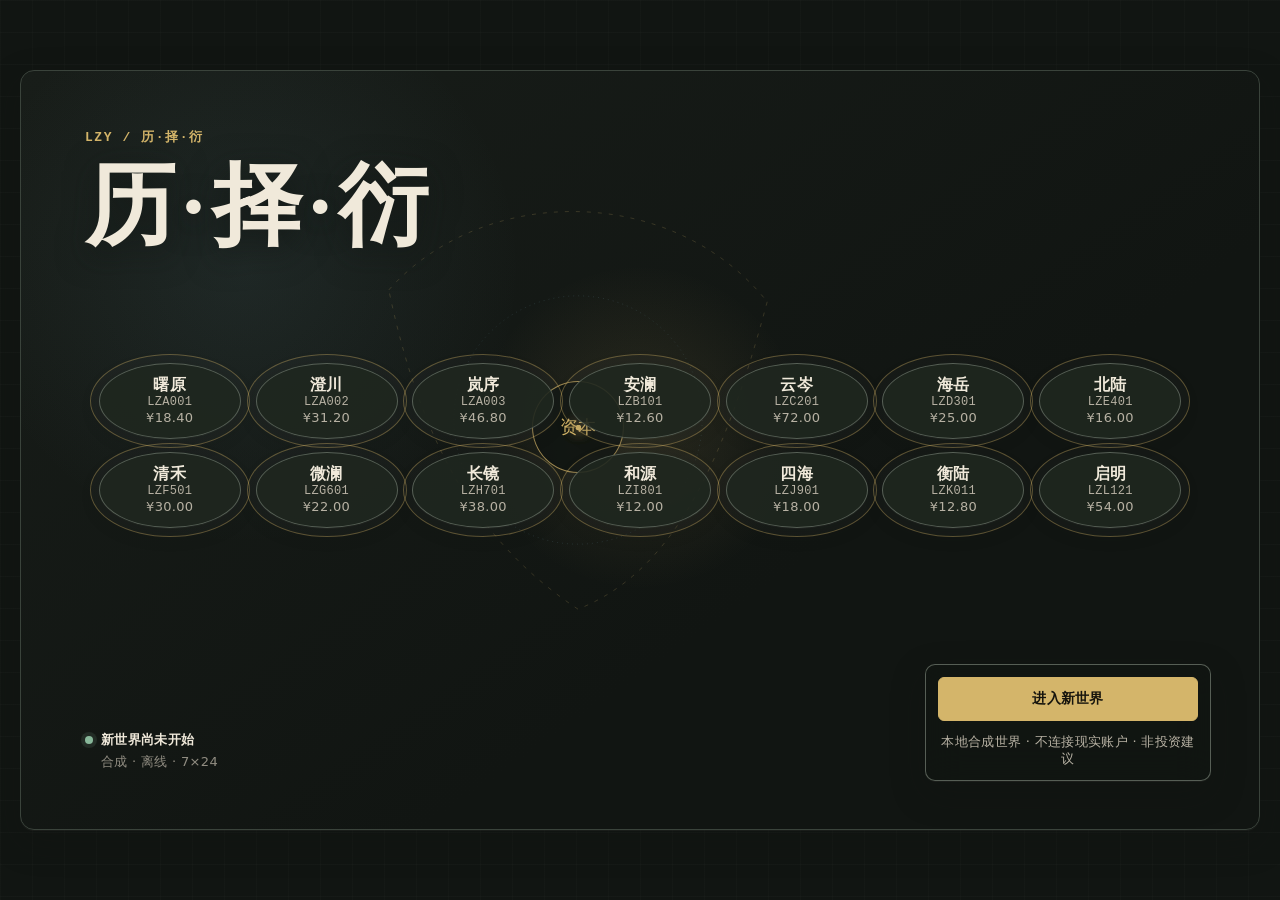
==== index.html @ 7af75748 "Publish verified LZY vertical slice" ====
<!doctype html>
<html lang="zh-CN">
  <head>
    <meta charset="utf-8" />
    <meta name="viewport" content="width=device-width, initial-scale=1, viewport-fit=cover" />
    <meta
      name="description"
      content="LZY / 历·择·衍，一款本地单机、持续演化的虚构 A 股式经济与市场游戏。"
    />
    <meta name="theme-color" content="#111512" />
    <title>LZY / 历·择·衍</title>
    <link rel="icon" href="./assets/lzy-mark.svg" type="image/svg+xml" />
    <link rel="apple-touch-icon" href="./assets/lzy-mark.svg" />
    <link rel="stylesheet" href="./styles.css?v=20260801-01" />
    <link rel="stylesheet" href="./src/experience/city-life.css?v=20260801-01" />
    <link rel="stylesheet" href="./src/experience/social-career.css?v=20260801-01" />
    <link rel="stylesheet" href="./src/experience/player-wealth.css?v=20260801-01" />
    <link rel="stylesheet" href="./src/experience/market-intelligence.css?v=20260801-01" />
    <link rel="stylesheet" href="./src/experience/derivatives.css?v=20260801-01" />
    <link rel="stylesheet" href="./src/market/stage.css?v=20260801-01" />
  </head>
  <body>
    <a class="skip-link" href="#current-decision">跳到当前世界</a>
    <div
      id="app"
      class="app-shell"
      data-testid="app-root"
      aria-busy="true"
    >
      <main class="boot-screen" aria-live="polite">
        <p class="eyebrow">LZY / 历·择·衍</p>
        <h1>正在读取本地世界…</h1>
      </main>
    </div>
    <noscript>
      <p class="noscript">LZY 需要启用 JavaScript 才能运行。所有游戏数据仍只保存在本机。</p>
    </noscript>
    <script type="module" src="./src/ui.js?v=20260801-01"></script>
  </body>
</html>
---- styles.css ----
:root {
  color-scheme: dark;

  --color-canvas: #111512;
  --rgb-canvas: 17 21 18;
  --color-surface-1: #181d19;
  --rgb-surface-1: 24 29 25;
  --color-surface-2: #202720;
  --rgb-surface-2: 32 39 32;
  --color-surface-3: #283029;
  --rgb-surface-3: 40 48 41;
  --color-text: #f0e9da;
  --rgb-text: 240 233 218;
  --color-text-muted: #b7b1a3;
  --rgb-text-muted: 183 177 163;
  --color-text-subtle: #918d82;
  --rgb-text-subtle: 145 141 130;
  --color-ink-on-accent: #16140d;
  --rgb-ink-on-accent: 22 20 13;
  --color-border: #3a433b;
  --rgb-border: 58 67 59;
  --color-border-strong: #667064;
  --rgb-border-strong: 102 112 100;
  --color-accent: #d4b56a;
  --rgb-accent: 212 181 106;
  --color-info: #84b8c7;
  --rgb-info: 132 184 199;
  --color-positive: #88b89a;
  --rgb-positive: 136 184 154;
  --color-negative: #df8a6e;
  --rgb-negative: 223 138 110;
  --color-market-up: #ef5a5a;
  --color-market-down: #35b779;
  --color-market-flat: #9aa2ad;
  --color-warning: #e2b45e;
  --rgb-warning: 226 180 94;
  --color-danger: #e07878;
  --rgb-danger: 224 120 120;
  --color-focus: #9bc9d2;
  --rgb-focus: 155 201 210;
  --color-overlay: rgb(var(--rgb-canvas) / 0.82);
  --color-hover: rgb(var(--rgb-text) / 0.055);
  --color-selected: rgb(var(--rgb-accent) / 0.13);
  --color-focus-ring: rgb(var(--rgb-focus) / 0.92);

  --font-sans: "PingFang SC", "Hiragino Sans GB", "Microsoft YaHei",
    "Noto Sans CJK SC", system-ui, -apple-system, BlinkMacSystemFont,
    "Segoe UI", sans-serif;
  --font-serif: "Songti SC", "STSong", "Noto Serif CJK SC", Georgia, serif;
  --font-mono: "SFMono-Regular", "Cascadia Mono", Consolas,
    "Liberation Mono", monospace;
  --text-2xs: 0.75rem;
  --text-xs: 0.8125rem;
  --text-sm: 0.875rem;
  --text-md: 1rem;
  --text-lg: 1.125rem;
  --text-xl: 1.5rem;
  --text-2xl: 2rem;

  --space-1: 4px;
  --space-2: 8px;
  --space-3: 12px;
  --space-4: 16px;
  --space-5: 24px;
  --space-6: 32px;
  --space-7: 48px;
  --space-8: 64px;
  --radius-sm: 6px;
  --radius-md: 10px;
  --radius-lg: 14px;
  --content-max: 1480px;
  --rail-width: 248px;
  --aside-width: 340px;

  --shadow-1: 0 1px 0 rgb(var(--rgb-text) / 0.035),
    0 6px 18px rgb(var(--rgb-canvas) / 0.22);
  --shadow-2: 0 1px 0 rgb(var(--rgb-text) / 0.045),
    0 12px 32px rgb(var(--rgb-canvas) / 0.34);
  --shadow-focus: 0 0 0 3px var(--color-focus-ring);

  --motion-fast: 80ms;
  --motion-base: 140ms;
  --motion-slow: 180ms;
  --ease-standard: cubic-bezier(.2, .7, .2, 1);
}

* {
  box-sizing: border-box;
}

html {
  min-width: 320px;
  background: var(--color-canvas);
  scroll-behavior: smooth;
}

body {
  min-width: 320px;
  min-height: 100vh;
  margin: 0;
  color: var(--color-text);
  background:
    linear-gradient(rgb(var(--rgb-text) / 0.018) 1px, transparent 1px),
    linear-gradient(90deg, rgb(var(--rgb-text) / 0.014) 1px, transparent 1px),
    var(--color-canvas);
  background-size: 32px 32px;
  font-family: var(--font-sans);
  font-size: var(--text-md);
  line-height: 1.7;
  letter-spacing: 0.02em;
  -webkit-font-smoothing: antialiased;
  text-rendering: optimizeLegibility;
}

button,
input,
select,
textarea {
  font: inherit;
}

button,
input,
select,
textarea,
a {
  -webkit-tap-highlight-color: transparent;
}

button {
  letter-spacing: 0.02em;
}

a {
  color: var(--color-info);
  text-underline-offset: 0.2em;
}

a:hover {
  color: var(--color-text);
}

a:focus-visible,
button:focus-visible,
input:focus-visible,
select:focus-visible,
textarea:focus-visible,
summary:focus-visible {
  outline: 3px solid var(--color-focus-ring);
  outline-offset: 2px;
}

h1,
h2,
h3,
p {
  margin-top: 0;
}

h1,
h2 {
  font-family: var(--font-serif);
  font-weight: 600;
}

h1 {
  margin-bottom: var(--space-4);
  font-size: clamp(2rem, 5vw, 3.4rem);
  line-height: 1.18;
}

h2 {
  margin-bottom: var(--space-4);
  font-size: clamp(1.45rem, 2.3vw, 2rem);
  line-height: 1.35;
}

h3 {
  margin-bottom: var(--space-3);
  font-size: var(--text-lg);
  line-height: 1.5;
}

small {
  font-size: var(--text-xs);
  color: var(--color-text-muted);
}

.app-shell {
  min-height: 100vh;
  min-height: 100svh;
}

@supports (min-height: 100dvh) {
  .app-shell {
    min-height: 100dvh;
  }
}

.skip-link {
  position: fixed;
  z-index: 100;
  top: var(--space-3);
  left: var(--space-3);
  padding: var(--space-2) var(--space-4);
  border-radius: var(--radius-sm);
  color: var(--color-ink-on-accent);
  background: var(--color-accent);
  transform: translateY(-180%);
  transition: transform var(--motion-base) var(--ease-standard);
}

.skip-link:focus {
  transform: translateY(0);
}

.boot-screen,
.welcome-screen,
.create-screen {
  width: min(1120px, calc(100% - 32px));
  min-height: 100vh;
  min-height: 100svh;
  margin: 0 auto;
  display: grid;
  align-content: center;
  padding: var(--space-8) 0;
  opacity: 1;
  transform: none;
}

.welcome-grid {
  display: grid;
  grid-template-columns: minmax(0, 1.25fr) minmax(280px, 0.75fr);
  gap: var(--space-6);
  align-items: end;
}

.welcome-mark {
  max-width: 760px;
}

.eyebrow {
  margin-bottom: var(--space-3);
  color: var(--color-accent);
  font-family: var(--font-mono);
  font-size: var(--text-xs);
  font-weight: 650;
  letter-spacing: 0.12em;
}

.lede {
  max-width: 66ch;
  color: var(--color-text-muted);
  font-size: var(--text-lg);
}

.disclaimer {
  max-width: 72ch;
  padding-left: var(--space-4);
  border-left: 2px solid var(--color-border-strong);
  color: var(--color-text-muted);
  font-size: var(--text-sm);
}

.panel,
.card {
  border: 1px solid var(--color-border);
  border-radius: var(--radius-md);
  background: var(--color-surface-1);
  box-shadow: var(--shadow-1);
}

.panel {
  padding: clamp(16px, 2.4vw, 24px);
}

.card {
  padding: var(--space-4);
}

.action-stack {
  display: grid;
  gap: var(--space-3);
}

.button,
.nav-button,
.segmented-button,
.icon-button {
  min-height: 44px;
  border: 1px solid var(--color-border);
  border-radius: var(--radius-sm);
  color: var(--color-text);
  background: var(--color-surface-2);
  cursor: pointer;
  transition:
    background-color var(--motion-base) ease,
    border-color var(--motion-base) ease,
    color var(--motion-base) ease,
    transform var(--motion-fast) ease;
}

.button {
  display: inline-flex;
  align-items: center;
  justify-content: center;
  gap: var(--space-2);
  padding: var(--space-2) var(--space-4);
  font-size: var(--text-sm);
  font-weight: 650;
}

.button:hover,
.nav-button:hover,
.segmented-button:hover,
.icon-button:hover {
  border-color: var(--color-border-strong);
  background: var(--color-surface-3);
}

.button:active,
.nav-button:active,
.segmented-button:active,
.icon-button:active {
  transform: translateY(1px);
}

.button:disabled,
.button[aria-disabled="true"],
.nav-button:disabled,
.segmented-button:disabled {
  cursor: not-allowed;
  opacity: 0.48;
  transform: none;
}

.button-primary {
  border-color: var(--color-accent);
  color: var(--color-ink-on-accent);
  background: var(--color-accent);
}

.button-primary:hover {
  border-color: var(--color-text);
  color: var(--color-ink-on-accent);
  background: var(--color-text);
}

.button-quiet {
  background: transparent;
}

.button-wide {
  width: 100%;
}

.button-impact {
  border-color: var(--color-warning);
  box-shadow: inset 3px 0 0 var(--color-warning);
}

.button-danger {
  border-color: var(--color-danger);
  color: var(--color-danger);
}

.inline-actions {
  display: flex;
  flex-wrap: wrap;
  gap: var(--space-2);
  align-items: center;
}

.save-summary {
  display: grid;
  gap: var(--space-1);
  padding: var(--space-3);
  border-left: 3px solid var(--color-accent);
  background: var(--color-selected);
}

.save-summary strong {
  font-family: var(--font-serif);
}

.noscript {
  margin: var(--space-6);
  padding: var(--space-4);
  border: 1px solid var(--color-danger);
}

.create-screen {
  align-content: start;
}

.create-header {
  max-width: 760px;
  margin-bottom: var(--space-6);
}

.create-form {
  display: grid;
  gap: var(--space-6);
}

.form-section {
  margin: 0;
  padding: clamp(16px, 2.6vw, 28px);
  border: 1px solid var(--color-border);
  border-radius: var(--radius-md);
  background: var(--color-surface-1);
}

.form-section legend {
  padding: 0 var(--space-2);
  font-family: var(--font-serif);
  font-size: var(--text-xl);
  font-weight: 600;
}

.section-help {
  margin-bottom: var(--space-4);
  color: var(--color-text-muted);
}

.choice-grid {
  display: grid;
  grid-template-columns: repeat(4, minmax(0, 1fr));
  gap: var(--space-3);
}

.choice-card {
  position: relative;
  display: block;
  min-height: 180px;
  padding: var(--space-4);
  border: 1px solid var(--color-border);
  border-radius: var(--radius-md);
  background: var(--color-surface-2);
  cursor: pointer;
  transition:
    background-color var(--motion-base) ease,
    border-color var(--motion-base) ease,
    transform var(--motion-fast) ease;
}

.choice-card:hover {
  border-color: var(--color-border-strong);
  background: var(--color-surface-3);
}

.choice-card:active {
  transform: translateY(1px);
}

.choice-card:focus-within {
  outline: 3px solid var(--color-focus-ring);
  outline-offset: 2px;
}

.choice-card:has(input:checked) {
  border-color: var(--color-accent);
  background: var(--color-selected);
  box-shadow: inset 3px 0 0 var(--color-accent);
}

.choice-card input {
  position: absolute;
  top: var(--space-3);
  right: var(--space-3);
  width: 20px;
  height: 20px;
  accent-color: var(--color-accent);
}

.choice-card strong,
.choice-card span {
  display: block;
  padding-right: var(--space-5);
}

.choice-card strong {
  margin-bottom: var(--space-2);
  font-size: var(--text-md);
}

.choice-card span {
  color: var(--color-text-muted);
  font-size: var(--text-sm);
  line-height: 1.6;
}

.profile-preview {
  margin-top: var(--space-4);
  padding: var(--space-4);
  border-left: 3px solid var(--color-info);
  background: rgb(var(--rgb-info) / 0.08);
}

.strength-grid {
  display: grid;
  grid-template-columns: repeat(2, minmax(0, 1fr));
  gap: var(--space-3);
}

.compact-choice {
  min-height: 116px;
}

.allocation-grid,
.form-grid {
  display: grid;
  grid-template-columns: repeat(2, minmax(0, 1fr));
  gap: var(--space-4);
}

.field {
  display: grid;
  align-content: start;
  gap: var(--space-2);
}

.field label,
.field-label {
  color: var(--color-text);
  font-size: var(--text-sm);
  font-weight: 650;
}

.field-hint {
  color: var(--color-text-muted);
  font-size: var(--text-xs);
}

.input,
.select,
.textarea {
  width: 100%;
  min-height: 44px;
  border: 1px solid var(--color-border);
  border-radius: var(--radius-sm);
  color: var(--color-text);
  background: var(--color-surface-2);
  transition:
    border-color var(--motion-base) ease,
    background-color var(--motion-base) ease;
}

.input,
.select {
  padding: var(--space-2) var(--space-3);
}

.textarea {
  min-height: 96px;
  resize: vertical;
  padding: var(--space-3);
  line-height: 1.6;
}

.input:hover,
.select:hover,
.textarea:hover {
  border-color: var(--color-border-strong);
  background: var(--color-surface-3);
}

.input:disabled,
.select:disabled,
.textarea:disabled {
  cursor: not-allowed;
  opacity: 0.55;
}

.range {
  width: 100%;
  min-height: 44px;
  accent-color: var(--color-accent);
}

.create-actions {
  position: sticky;
  bottom: 0;
  z-index: 4;
  display: flex;
  justify-content: space-between;
  gap: var(--space-3);
  padding: var(--space-4);
  border: 1px solid var(--color-border);
  border-radius: var(--radius-md) var(--radius-md) 0 0;
  background: var(--color-surface-1);
  box-shadow: var(--shadow-2);
}

.world-shell {
  min-height: 100vh;
  min-height: 100svh;
  opacity: 1;
  transform: none;
}

.world-status {
  position: sticky;
  z-index: 20;
  top: 0;
  border-bottom: 1px solid var(--color-border);
  background: var(--color-surface-1);
}

.world-status-inner {
  width: min(var(--content-max), 100%);
  min-height: 72px;
  margin: 0 auto;
  padding: var(--space-3) clamp(16px, 2.3vw, 32px);
  display: grid;
  grid-template-columns: auto minmax(240px, 1fr) auto;
  gap: var(--space-4);
  align-items: center;
}

.brand-lockup {
  min-width: 175px;
}

.brand-lockup strong,
.brand-lockup span {
  display: block;
}

.brand-lockup strong {
  font-family: var(--font-serif);
  font-size: var(--text-lg);
}

.brand-lockup span {
  color: var(--color-text-subtle);
  font-family: var(--font-mono);
  font-size: var(--text-2xs);
  letter-spacing: 0.08em;
}

.world-meta {
  min-width: 0;
  display: flex;
  flex-wrap: wrap;
  gap: var(--space-2) var(--space-4);
  color: var(--color-text-muted);
  font-size: var(--text-xs);
}

.world-meta strong {
  color: var(--color-accent);
  font-family: var(--font-mono);
  font-size: var(--text-sm);
}

.world-controls {
  display: flex;
  flex-wrap: wrap;
  gap: var(--space-2);
  justify-content: flex-end;
}

.density-control {
  min-height: 36px;
  display: inline-grid;
  grid-template-columns: auto auto;
  gap: var(--space-1);
  align-items: center;
  padding-left: var(--space-2);
  border: 1px solid var(--color-border);
  border-radius: var(--radius-sm);
  color: var(--color-text-muted);
  background: var(--color-canvas);
  font-size: var(--text-2xs);
}

.density-control select {
  min-height: 34px;
  padding: 0 var(--space-2);
  border: 0;
  background: transparent;
}

.world-menu {
  position: relative;
}

.world-menu summary {
  width: 44px;
  min-height: 44px;
  display: grid;
  padding: 0;
  place-items: center;
  border: 1px solid var(--color-border);
  border-radius: var(--radius-sm);
  color: var(--color-text-muted);
  background: var(--color-canvas);
  cursor: pointer;
  list-style: none;
}

.world-menu summary::-webkit-details-marker {
  display: none;
}

.world-menu > div {
  position: absolute;
  z-index: 35;
  top: calc(100% + var(--space-1));
  right: 0;
  min-width: 180px;
  display: grid;
  gap: var(--space-1);
  padding: var(--space-2);
  border: 1px solid var(--color-border-strong);
  border-radius: var(--radius-sm);
  background: var(--color-surface-2);
  box-shadow: var(--shadow-2);
}

.world-menu > div .button {
  width: 100%;
  justify-content: flex-start;
}

.world-menu > div .density-control {
  width: 100%;
  grid-template-columns: 1fr auto;
  padding-left: var(--space-2);
}

.allocation-summary {
  min-height: 34px;
  display: flex;
  align-items: center;
  color: var(--color-accent);
  font-family: var(--font-mono);
  font-weight: 700;
}

.segmented {
  display: inline-flex;
  padding: var(--space-1);
  border: 1px solid var(--color-border);
  border-radius: var(--radius-sm);
  background: var(--color-canvas);
}

.segmented-button {
  min-height: 36px;
  padding: var(--space-1) var(--space-3);
  border-color: transparent;
  background: transparent;
  font-size: var(--text-xs);
  font-weight: 650;
}

.segmented-button[aria-pressed="true"] {
  border-color: var(--color-border);
  color: var(--color-ink-on-accent);
  background: var(--color-accent);
}

.save-state {
  min-width: 78px;
  color: var(--color-text-muted);
  font-size: var(--text-xs);
  text-align: right;
}

.save-state[data-state="saved"] {
  color: var(--color-positive);
}

.save-state[data-state="error"] {
  color: var(--color-danger);
}

.primary-nav {
  border-bottom: 1px solid var(--color-border);
  background: var(--color-canvas);
}

.primary-nav-inner {
  width: min(var(--content-max), 100%);
  margin: 0 auto;
  padding: 0 clamp(16px, 2.3vw, 32px);
  display: grid;
  grid-template-columns: repeat(5, minmax(0, 1fr));
}

.nav-button {
  position: relative;
  min-height: 58px;
  padding: var(--space-2) var(--space-4);
  border: 0;
  border-radius: 0;
  background: transparent;
  text-align: left;
  font-size: var(--text-sm);
  font-weight: 600;
}

.nav-button[aria-current="page"] {
  color: var(--color-accent);
  background: var(--color-selected);
}

.nav-button[aria-current="page"]::after {
  content: "";
  position: absolute;
  right: var(--space-4);
  bottom: 0;
  left: var(--space-4);
  height: 3px;
  background: var(--color-accent);
}

.world-grid {
  width: min(var(--content-max), 100%);
  margin: 0 auto;
  padding: var(--space-5) clamp(16px, 2.3vw, 32px) var(--space-7);
  display: grid;
  grid-template-columns: minmax(0, 1fr);
  gap: var(--space-4);
  align-items: start;
}

.world-grid-market {
  width: 100%;
  max-width: 1920px;
  grid-template-columns: minmax(0, 1fr);
  padding-inline: clamp(8px, 1.4vw, 24px);
}

.market-workspace,
.market-stage-host,
#market-stage-root {
  min-width: 0;
  width: 100%;
}

.market-mode .world-status,
.market-mode > .primary-nav,
.market-mode .footer-note,
.market-mode .live-region {
  display: none;
}

.market-mode .world-grid-market {
  max-width: none;
  padding: 0;
}

.market-mode .market-workspace {
  gap: 0;
}

.market-mode .market-stage-host {
  position: relative;
  overflow: visible;
  border: 0;
  border-radius: 0;
}

.market-intelligence-route {
  min-width: 0;
  display: grid;
  gap: var(--space-2);
}

.market-intelligence-route__bar {
  position: sticky;
  top: 0;
  z-index: 20;
  display: flex;
  gap: var(--space-1);
  padding: var(--space-1);
  border-bottom: 1px solid var(--color-border);
  background: rgb(var(--rgb-canvas) / 0.86);
  backdrop-filter: blur(12px);
  -webkit-backdrop-filter: blur(12px);
}

.market-intelligence-route__bar button {
  min-height: 44px;
  padding: 0 var(--space-3);
  border: 1px solid var(--color-border);
  border-radius: var(--radius-sm);
  color: var(--color-text);
  background: var(--color-surface-1);
}

.market-app-bar {
  position: relative;
  min-height: 44px;
  display: grid;
  grid-template-columns: minmax(0, auto) minmax(48px, 1fr) 44px;
  gap: var(--space-1);
  align-items: center;
  padding: 2px var(--space-2);
  border-bottom: 1px solid var(--color-border);
  background: var(--color-canvas);
}

.market-mode .market-app-bar {
  height: 44px;
  min-height: 44px;
  grid-template-columns: minmax(0, 1fr) 44px;
  overflow: visible;
}

.market-mode .market-app-bar > strong {
  display: none;
}

.market-mode .market-place-links {
  max-width: calc(100% - 360px);
}

.market-mode .market-place-links button {
  flex: 0 1 auto;
  overflow: hidden;
  text-overflow: ellipsis;
  white-space: nowrap;
}

.market-mode .market-menu {
  z-index: 60;
}

.market-app-bar strong {
  overflow: hidden;
  text-align: center;
  text-overflow: ellipsis;
  white-space: nowrap;
}

.market-place-links {
  min-width: 0;
  display: flex;
  align-items: center;
}

.market-app-bar button {
  min-height: 44px;
  padding: 0 clamp(5px, 1vw, var(--space-2));
  border: 0;
  color: var(--color-text-muted);
  background: transparent;
  font-size: var(--text-xs);
}

.market-menu {
  position: relative;
  justify-self: end;
}

.market-menu summary {
  width: 44px;
  min-height: 44px;
  display: grid;
  place-items: center;
  color: var(--color-text-muted);
  cursor: pointer;
  list-style: none;
}

.market-menu summary::-webkit-details-marker {
  display: none;
}

.market-menu > div {
  position: absolute;
  z-index: 60;
  top: calc(100% + var(--space-1));
  right: 0;
  min-width: 168px;
  padding: var(--space-1);
  border: 1px solid var(--color-border-strong);
  border-radius: var(--radius-sm);
  background: var(--color-surface-2);
  box-shadow: var(--shadow-2);
}

.market-menu > div button {
  width: 100%;
  justify-content: flex-start;
}

.advance-control {
  display: grid;
  grid-template-columns: auto minmax(0, 1fr) auto;
  gap: var(--space-2);
  align-items: center;
}

.advance-control label {
  color: var(--color-text-muted);
  font-size: var(--text-xs);
}

.advance-control select {
  min-width: 0;
  min-height: 40px;
  padding: 0 var(--space-2);
  border: 1px solid var(--color-border);
  border-radius: var(--radius-sm);
  background: var(--color-canvas);
}

.market-mode .lzy-market-stage {
  min-height: calc(100svh - 40px);
}

.market-stage-host {
  overflow: clip;
  border: 1px solid var(--color-border);
  border-radius: var(--radius-md);
  background: var(--color-surface-1);
}

.market-return-actions {
  display: flex;
  flex-wrap: wrap;
  gap: var(--space-3);
  margin-top: var(--space-4);
}

.context-rail,
.account-aside {
  min-width: 0;
  position: sticky;
  top: 166px;
  display: grid;
  gap: var(--space-4);
}

.context-nav {
  display: grid;
  gap: var(--space-1);
  padding: var(--space-2);
  border: 1px solid var(--color-border);
  border-radius: var(--radius-md);
  background: var(--color-surface-1);
}

.context-nav .nav-button {
  min-height: 46px;
  border-radius: var(--radius-sm);
}

.context-nav .nav-button[aria-current="page"]::after {
  top: var(--space-2);
  right: auto;
  bottom: var(--space-2);
  left: 0;
  width: 3px;
  height: auto;
}

.main-workspace {
  width: 100%;
  min-width: 0;
  display: grid;
  gap: var(--space-4);
}

.workspace-header {
  padding: clamp(18px, 3vw, 32px);
  border: 1px solid var(--color-border);
  border-radius: var(--radius-md);
  background:
    linear-gradient(115deg, rgb(var(--rgb-accent) / 0.07), transparent 55%),
    var(--color-surface-1);
}

.workspace-header p {
  max-width: 72ch;
  margin-bottom: 0;
  color: var(--color-text-muted);
}

.panel-enter {
  opacity: 1;
  transform: none;
}

.visually-hidden {
  position: absolute !important;
  width: 1px !important;
  height: 1px !important;
  overflow: hidden !important;
  margin: -1px !important;
  padding: 0 !important;
  border: 0 !important;
  clip: rect(0 0 0 0) !important;
  clip-path: inset(50%) !important;
  white-space: nowrap !important;
}

/* Continuous-world opening */
.welcome-screen {
  width: min(1240px, calc(100% - 32px));
  padding-block: var(--space-4);
}

.welcome-stage {
  position: relative;
  min-height: min(760px, calc(100svh - 32px));
  overflow: hidden;
  border: 1px solid var(--color-border);
  border-radius: var(--radius-lg);
  background:
    radial-gradient(circle at 50% 47%, rgb(var(--rgb-accent) / 0.12), transparent 22%),
    radial-gradient(circle at 18% 26%, rgb(var(--rgb-info) / 0.09), transparent 24%),
    linear-gradient(145deg, var(--color-surface-1), var(--color-canvas) 64%);
  box-shadow: var(--shadow-2);
}

.welcome-world-preview {
  position: absolute;
  inset: 0;
  min-height: 600px;
  isolation: isolate;
}

.welcome-mark {
  position: absolute;
  z-index: 4;
  top: clamp(22px, 5vw, 56px);
  left: clamp(22px, 5vw, 64px);
  max-width: none;
}

.welcome-mark .eyebrow {
  margin-bottom: var(--space-1);
}

.welcome-mark h1 {
  margin: 0;
  font-size: clamp(2.3rem, 7vw, 5.6rem);
  letter-spacing: 0.08em;
  text-shadow: 0 8px 32px rgb(var(--rgb-canvas) / 0.72);
}

.welcome-flow {
  position: absolute;
  z-index: 0;
  top: 46%;
  left: 45%;
  width: min(620px, 78%);
  height: min(620px, 78%);
  overflow: visible;
  transform: translate(-50%, -50%);
}

.welcome-flow path,
.welcome-flow circle {
  fill: none;
  stroke: rgb(var(--rgb-accent) / 0.42);
  stroke-width: 0.45;
  vector-effect: non-scaling-stroke;
}

.welcome-flow path {
  stroke-dasharray: 4 7;
  animation: welcome-flow-drift 9s linear infinite;
}

.welcome-flow circle {
  stroke: rgb(var(--rgb-info) / 0.34);
  stroke-dasharray: 1 4;
}

.welcome-company {
  z-index: 3;
  width: clamp(90px, 13vw, 142px);
  min-height: 76px;
  display: grid;
  place-content: center;
  padding: var(--space-2);
  border: 1px solid rgb(var(--rgb-border-strong) / 0.8);
  border-radius: 50%;
  background: rgb(var(--rgb-surface-2) / 0.9);
  box-shadow: 0 0 0 8px rgb(var(--rgb-text) / 0.018), var(--shadow-1);
  text-align: center;
  line-height: 1.25;
}

.welcome-company-field {
  position: absolute;
  z-index: 3;
  inset: clamp(150px, 19vh, 190px) clamp(24px, 6vw, 86px)
    clamp(150px, 20vh, 190px);
  display: grid;
  grid-template-columns: repeat(7, minmax(0, 1fr));
  align-content: center;
  gap: clamp(8px, 1vw, 14px);
}

.welcome-company-field .welcome-company {
  position: relative;
  top: auto;
  right: auto;
  left: auto;
  width: min(100%, 142px);
  min-width: 0;
  justify-self: center;
  transform: none;
}

.welcome-company strong,
.welcome-company span,
.welcome-company small {
  position: relative;
  z-index: 1;
}

.welcome-company span {
  color: var(--color-text-muted);
  font-family: var(--font-mono);
  font-size: var(--text-2xs);
}

.welcome-company-1 {
  top: 25%;
  left: 16%;
}

.welcome-company-2 {
  top: 22%;
  left: 62%;
}

.welcome-company-3 {
  top: 65%;
  left: 39%;
}

.welcome-company-pulse {
  position: absolute !important;
  z-index: -1 !important;
  inset: -10px;
  border: 1px solid rgb(var(--rgb-accent) / 0.38);
  border-radius: 50%;
  animation: ambient-pulse 3.6s ease-out infinite;
}

.welcome-company-2 .welcome-company-pulse {
  animation-delay: -1.2s;
}

.welcome-company-3 .welcome-company-pulse {
  animation-delay: -2.4s;
}

.welcome-capital {
  position: absolute;
  z-index: 2;
  top: 47%;
  left: 45%;
  width: 92px;
  height: 92px;
  display: grid;
  place-items: center;
  border: 1px solid rgb(var(--rgb-accent) / 0.72);
  border-radius: 50%;
  background: rgb(var(--rgb-canvas) / 0.88);
  transform: translate(-50%, -50%);
}

.welcome-capital::before {
  content: "资本";
  color: var(--color-accent);
  font-family: var(--font-serif);
  font-size: var(--text-lg);
}

.welcome-capital span {
  position: absolute;
  width: 5px;
  height: 5px;
  border-radius: 50%;
  background: var(--color-accent);
  box-shadow: 0 0 14px var(--color-accent);
  animation: capital-orbit 7s linear infinite;
}

.welcome-capital span:nth-child(2) {
  animation-delay: -2.3s;
}

.welcome-capital span:nth-child(3) {
  animation-delay: -4.6s;
}

.welcome-world-state {
  position: absolute;
  z-index: 4;
  left: clamp(20px, 5vw, 64px);
  bottom: clamp(22px, 5vw, 56px);
  display: grid;
  grid-template-columns: auto auto;
  gap: 0 var(--space-2);
  align-items: center;
  font-size: var(--text-xs);
}

.welcome-world-state > span:last-child {
  grid-column: 2;
  color: var(--color-text-subtle);
}

.welcome-entry {
  position: absolute;
  z-index: 8;
  right: clamp(18px, 4vw, 48px);
  bottom: clamp(18px, 4vw, 48px);
  width: min(286px, calc(100% - 36px));
  padding: var(--space-3);
  border: 1px solid rgb(var(--rgb-border-strong) / 0.82);
  border-radius: var(--radius-md);
  background: rgb(var(--rgb-canvas) / 0.86);
  box-shadow: var(--shadow-2);
  -webkit-backdrop-filter: blur(18px);
  backdrop-filter: blur(18px);
}

.welcome-risk {
  line-height: 1.35;
  text-align: center;
}

.save-recovery {
  display: grid;
  gap: var(--space-1);
  padding: var(--space-2);
  border: 1px solid var(--color-warning);
  border-radius: var(--radius-sm);
  color: var(--color-text-muted);
  font-size: var(--text-xs);
}

/* Compact world creation console */
.create-screen {
  width: min(1040px, calc(100% - 32px));
  align-content: center;
  padding-block: var(--space-4);
}

.create-console {
  display: grid;
  gap: var(--space-3);
  padding: clamp(14px, 2.5vw, 28px);
  border: 1px solid var(--color-border);
  border-radius: var(--radius-lg);
  background:
    radial-gradient(circle at 85% 10%, rgb(var(--rgb-accent) / 0.08), transparent 28%),
    var(--color-surface-1);
  box-shadow: var(--shadow-2);
}

.create-console-head {
  min-height: 62px;
  display: flex;
  justify-content: space-between;
  gap: var(--space-3);
  align-items: center;
  border-bottom: 1px solid var(--color-border);
}

.create-console-head .eyebrow {
  display: block;
  margin-bottom: 0;
}

.create-console-head h1 {
  margin: 0;
  font-size: clamp(1.7rem, 4vw, 2.7rem);
}

.create-block {
  min-width: 0;
  margin: 0;
  padding: var(--space-3);
  border: 1px solid var(--color-border);
  border-radius: var(--radius-md);
  background: rgb(var(--rgb-canvas) / 0.44);
}

.create-block legend {
  padding: 0 var(--space-2);
  color: var(--color-text-muted);
  font-size: var(--text-xs);
  font-weight: 650;
}

.create-role-grid {
  display: grid;
  grid-template-columns: repeat(4, minmax(0, 1fr));
  gap: var(--space-2);
}

.create-role-choice {
  position: relative;
  min-width: 0;
  min-height: 94px;
  display: grid;
  grid-template-columns: auto minmax(0, 1fr);
  gap: 0 var(--space-2);
  align-content: center;
  padding: var(--space-2);
  border: 1px solid var(--color-border);
  border-radius: var(--radius-md);
  background: var(--color-surface-2);
  cursor: pointer;
}

.create-role-choice:hover {
  border-color: var(--color-border-strong);
}

.create-role-choice:has(input:checked) {
  border-color: var(--color-accent);
  background: var(--color-selected);
  box-shadow: inset 0 -3px 0 var(--color-accent);
}

.create-role-choice input {
  position: absolute;
  width: 1px;
  height: 1px;
  opacity: 0;
}

.create-role-choice:focus-within {
  outline: 3px solid var(--color-focus-ring);
  outline-offset: 2px;
}

.create-role-index {
  width: 30px;
  height: 30px;
  grid-row: 1 / span 2;
  display: grid;
  place-items: center;
  border: 1px solid var(--color-border-strong);
  border-radius: 50%;
  color: var(--color-accent);
  font-family: var(--font-mono);
  font-size: var(--text-xs);
}

.create-role-choice strong,
.create-role-choice small {
  min-width: 0;
  overflow: hidden;
  text-overflow: ellipsis;
  white-space: nowrap;
}

.create-role-choice small {
  color: var(--color-text-subtle);
  font-size: 10px;
}

.create-control-grid {
  display: grid;
  grid-template-columns: minmax(150px, 0.55fr) minmax(240px, 1fr) minmax(210px, 0.8fr);
  gap: var(--space-3);
}

.create-strength-toggle {
  display: grid;
  grid-template-columns: 1fr 1fr;
  gap: var(--space-1);
}

.create-strength-toggle label {
  position: relative;
  cursor: pointer;
}

.create-strength-toggle input {
  position: absolute;
  opacity: 0;
}

.create-strength-toggle span {
  min-height: 48px;
  display: grid;
  place-items: center;
  border: 1px solid var(--color-border);
  border-radius: var(--radius-sm);
  color: var(--color-text-muted);
  background: var(--color-surface-2);
}

.create-strength-toggle input:checked + span {
  border-color: var(--color-accent);
  color: var(--color-ink-on-accent);
  background: var(--color-accent);
}

.create-range {
  min-height: 48px;
  display: grid;
  grid-template-columns: auto minmax(80px, 1fr);
  gap: 0 var(--space-2);
  align-items: center;
}

.create-range label {
  color: var(--color-text-muted);
  font-size: var(--text-xs);
}

.create-range .range {
  min-width: 0;
}

.create-range .allocation-summary {
  min-height: 20px;
  grid-column: 1 / -1;
  font-size: var(--text-xs);
}

.create-seed-block .input {
  min-height: 48px;
}

.create-vitals {
  display: grid;
  grid-template-columns: minmax(150px, 1.2fr) repeat(4, minmax(100px, 1fr));
  gap: var(--space-1);
  padding: var(--space-1);
  border: 1px solid var(--color-border);
  border-radius: var(--radius-md);
  background: var(--color-canvas);
}

.create-vitals > span {
  min-width: 0;
  min-height: 58px;
  display: grid;
  align-content: center;
  padding: var(--space-2);
  border-right: 1px solid var(--color-border);
}

.create-vitals > span:last-child {
  border-right: 0;
}

.create-vitals small,
.create-vitals strong {
  overflow: hidden;
  text-overflow: ellipsis;
  white-space: nowrap;
}

.create-vitals small {
  color: var(--color-text-subtle);
  font-size: 10px;
}

.create-vitals strong {
  font-family: var(--font-mono);
  font-size: var(--text-sm);
}

.create-vital-name strong {
  color: var(--color-accent);
  font-family: var(--font-serif);
}

.create-console .create-actions {
  position: static;
  min-height: 58px;
  margin: 0;
  padding: var(--space-2) 0 0;
  border: 0;
  border-top: 1px solid var(--color-border);
  border-radius: 0;
  box-shadow: none;
  align-items: center;
}

.create-console .create-actions small {
  line-height: 1.35;
}

/* Persistent world shell */
.world-running-dot {
  width: 8px;
  height: 8px;
  display: inline-block;
  flex: 0 0 auto;
  border-radius: 50%;
  background: var(--color-positive);
  box-shadow: 0 0 0 4px rgb(var(--rgb-positive) / 0.12);
  animation: running-breathe 2.4s ease-in-out infinite;
}

.world-running-dot.is-paused {
  background: var(--color-text-subtle);
  box-shadow: none;
  animation: none;
}

.world-run-toggle {
  min-height: 44px;
  display: inline-flex;
  gap: var(--space-1);
  align-items: center;
  padding: 0 var(--space-2);
  border: 1px solid var(--color-border);
  border-radius: var(--radius-sm);
  color: var(--color-text);
  background: var(--color-canvas);
  cursor: pointer;
  font-size: var(--text-xs);
}

.world-run-toggle[aria-pressed="false"] {
  color: var(--color-warning);
  border-color: var(--color-warning);
}

.world-speed {
  min-height: 44px;
  display: inline-flex;
  align-items: center;
  border: 1px solid var(--color-border);
  border-radius: var(--radius-sm);
  background: var(--color-canvas);
}

.world-speed select {
  min-height: 44px;
  padding: 0 var(--space-2);
  border: 0;
  color: var(--color-text);
  background: transparent;
  font-family: var(--font-mono);
  font-size: var(--text-xs);
}

.world-virtual-clock {
  min-width: 7ch;
  font-family: var(--font-mono);
  font-variant-numeric: tabular-nums;
}

.lens-header {
  min-height: 64px;
  display: flex;
  gap: var(--space-3);
  align-items: baseline;
  padding: var(--space-3) var(--space-4);
  border-bottom: 1px solid var(--color-border);
}

.lens-header h1 {
  margin: 0;
  font-size: var(--text-xl);
}

.lens-header span {
  color: var(--color-text-subtle);
  font-size: var(--text-xs);
}

.world-scene {
  position: relative;
  overflow: hidden;
  border: 1px solid var(--color-border);
  border-radius: var(--radius-lg);
  background:
    radial-gradient(circle at 50% 46%, rgb(var(--rgb-accent) / 0.1), transparent 25%),
    radial-gradient(circle at 15% 55%, rgb(var(--rgb-info) / 0.055), transparent 24%),
    linear-gradient(160deg, var(--color-surface-1), var(--color-canvas) 72%);
  box-shadow: var(--shadow-2);
}

.world-scene-head {
  min-height: 72px;
  display: grid;
  grid-template-columns: minmax(0, 1fr) auto auto;
  gap: clamp(14px, 4vw, 48px);
  align-items: center;
  padding: var(--space-3) clamp(14px, 3vw, 28px);
  border-bottom: 1px solid rgb(var(--rgb-border) / 0.8);
  background: rgb(var(--rgb-canvas) / 0.4);
}

.world-scene-head > div {
  min-width: 0;
  display: grid;
  gap: 0 var(--space-2);
}

.world-scene-head > div:first-child {
  grid-template-columns: auto auto;
  justify-content: start;
  align-items: center;
}

.world-scene-head > div:first-child > span:last-child {
  grid-column: 2;
  color: var(--color-text-subtle);
  font-family: var(--font-mono);
  font-size: var(--text-xs);
}

.world-scene-head small {
  color: var(--color-text-subtle);
  font-size: var(--text-2xs);
}

.world-scene-head strong {
  overflow: hidden;
  text-overflow: ellipsis;
  white-space: nowrap;
  font-variant-numeric: tabular-nums;
}

.worldline-panel {
  display: grid;
  gap: var(--space-2);
  padding: var(--space-3) clamp(14px, 3vw, 28px);
  border-bottom: 1px solid rgb(var(--rgb-border) / 0.8);
  background: rgb(var(--rgb-canvas) / 0.46);
}

.worldline-panel--history {
  margin-bottom: var(--space-3);
  border: 1px solid var(--color-border);
  border-radius: var(--radius-lg);
  box-shadow: var(--shadow-1);
}

.worldline-panel > header {
  display: flex;
  align-items: baseline;
  justify-content: space-between;
  gap: var(--space-2);
}

.worldline-panel > header > span:first-child {
  display: grid;
}

.worldline-panel > header small,
.worldline-panel > header > span:not(:first-child) {
  color: var(--color-text-subtle);
  font-size: var(--text-2xs);
}

.worldline-anchors {
  display: grid;
  grid-template-columns: repeat(6, minmax(0, 1fr));
  border: 1px solid var(--color-border);
  border-radius: var(--radius-sm);
  overflow: hidden;
}

.worldline-anchors > span {
  display: grid;
  min-width: 0;
  padding: var(--space-1) var(--space-2);
  border-right: 1px solid var(--color-border);
}

.worldline-anchors > span:last-child {
  border-right: 0;
}

.worldline-anchors small {
  color: var(--color-text-subtle);
  font-size: 9px;
}

.worldline-anchors strong {
  overflow: hidden;
  text-overflow: ellipsis;
  white-space: nowrap;
  font-size: var(--text-2xs);
}

.worldline-grounding {
  display: grid;
  grid-template-columns: repeat(5, minmax(0, 1fr));
  gap: 1px;
  overflow: hidden;
  border: 1px solid var(--color-border);
  border-radius: var(--radius-sm);
  background: var(--color-border);
}

.worldline-grounding > span {
  display: grid;
  min-width: 0;
  gap: 2px;
  padding: var(--space-2);
  background: var(--color-surface-1);
}

.worldline-grounding small {
  color: var(--color-text-subtle);
  font-size: 9px;
}

.worldline-grounding strong {
  display: -webkit-box;
  overflow: hidden;
  font-size: var(--text-2xs);
  line-height: 1.35;
  -webkit-box-orient: vertical;
  -webkit-line-clamp: 2;
}

.worldline-arcs {
  display: grid;
  grid-template-columns: repeat(2, minmax(0, 1fr));
  gap: var(--space-2);
}

.worldline-arc {
  display: grid;
  gap: 3px;
  min-width: 0;
  padding: var(--space-2);
  border: 1px solid var(--color-border);
  border-radius: var(--radius-sm);
  background: var(--color-surface-1);
}

.worldline-arc > header,
.worldline-arc > div {
  display: flex;
  align-items: baseline;
  justify-content: space-between;
  gap: var(--space-2);
}

.worldline-arc strong,
.worldline-arc p {
  overflow: hidden;
  text-overflow: ellipsis;
  white-space: nowrap;
}

.worldline-arc p {
  margin: 0;
  color: var(--color-text);
  font-size: var(--text-xs);
}

.worldline-arc small,
.worldline-arc > div,
.worldline-empty,
.worldline-terminal-count {
  color: var(--color-text-subtle);
  font-size: 9px;
}

.worldline-empty {
  margin: 0;
}

@media (max-width: 679px) {
  .worldline-panel {
    padding: var(--space-2);
  }

  .worldline-panel > header {
    align-items: flex-start;
    flex-wrap: wrap;
  }

  .worldline-anchors {
    grid-template-columns: repeat(3, minmax(0, 1fr));
  }

  .worldline-anchors > span:nth-child(3n) {
    border-right: 0;
  }

  .worldline-anchors > span:nth-child(-n + 3) {
    border-bottom: 1px solid var(--color-border);
  }

  .worldline-arcs {
    grid-template-columns: minmax(0, 1fr);
  }

  .worldline-grounding {
    grid-template-columns: repeat(2, minmax(0, 1fr));
  }

  .worldline-grounding > span:last-child {
    grid-column: 1 / -1;
  }
}

.world-map {
  position: relative;
  min-height: clamp(360px, 49vw, 560px);
  overflow: hidden;
  border-bottom: 1px solid rgb(var(--rgb-border) / 0.7);
}

.world-map::before {
  content: "";
  position: absolute;
  inset: 10%;
  border: 1px dashed rgb(var(--rgb-border-strong) / 0.18);
  border-radius: 50%;
}

.world-map-lines {
  position: absolute;
  inset: 3%;
  width: 94%;
  height: 94%;
  overflow: visible;
}

.world-map-lines path {
  fill: none;
  stroke: rgb(var(--rgb-accent) / 0.38);
  stroke-width: 0.45;
  stroke-dasharray: 1.5 2.5;
  vector-effect: non-scaling-stroke;
}

.world-map-lines .world-supply-line {
  stroke: rgb(var(--rgb-info) / 0.22);
  stroke-dasharray: 5 7;
  animation: welcome-flow-drift 14s linear infinite;
}

.world-node {
  --node-x: 50%;
  --node-y: 50%;
  position: absolute;
  z-index: 3;
  top: var(--node-y);
  left: var(--node-x);
  transform: translate(-50%, -50%);
  font-size: var(--text-xs);
  line-height: 1.25;
  text-align: center;
}

.world-node strong,
.world-node span,
.world-node small {
  display: block;
}

.world-node-player {
  width: clamp(112px, 18vw, 178px);
  min-height: clamp(112px, 18vw, 178px);
  display: grid;
  place-content: center;
  padding: var(--space-3);
  border: 1px solid rgb(var(--rgb-accent) / 0.7);
  border-radius: 50%;
  background: rgb(var(--rgb-canvas) / 0.88);
  box-shadow:
    0 0 0 12px rgb(var(--rgb-accent) / 0.035),
    0 0 50px rgb(var(--rgb-accent) / 0.12);
}

.world-node-player small,
.world-node-player span {
  color: var(--color-text-muted);
  font-size: var(--text-2xs);
}

.player-orbit {
  position: absolute;
  inset: -12px;
  border: 1px dashed rgb(var(--rgb-accent) / 0.42);
  border-radius: 50%;
  animation: capital-orbit-ring 18s linear infinite;
}

.world-node-company {
  width: clamp(86px, 13vw, 132px);
  min-height: clamp(72px, 10vw, 104px);
  padding: var(--space-2);
  border: 1px solid rgb(var(--rgb-border-strong) / 0.86);
  border-radius: 50%;
  color: var(--color-text);
  background: rgb(var(--rgb-surface-2) / 0.92);
  box-shadow: var(--shadow-1);
  cursor: pointer;
}

.world-node-company:hover {
  border-color: var(--color-accent);
}

.world-node-company > span:not(.world-node-aura),
.world-node-company > small {
  color: var(--color-text-muted);
  font-family: var(--font-mono);
  font-size: var(--text-2xs);
}

.world-node-company .market-up,
.market-up {
  color: var(--color-market-up);
}

.world-node-company .market-down,
.market-down {
  color: var(--color-market-down);
}

.world-node-company .market-flat,
.market-flat {
  color: var(--color-market-flat);
}

.world-node-aura {
  position: absolute;
  z-index: -1;
  inset: calc(-8px - var(--node-tension, 0) * 8px);
  border: 1px solid rgb(var(--rgb-warning) / calc(0.16 + var(--node-tension, 0) * 0.46));
  border-radius: 50%;
}

.world-actor-layer {
  position: absolute;
  z-index: 5;
  inset: 0;
  pointer-events: none;
}

.world-node-actor {
  width: clamp(82px, 10vw, 112px);
  min-height: 56px;
  padding: var(--space-1) var(--space-2);
  border: 1px solid rgb(var(--rgb-info) / 0.52);
  border-radius: 999px;
  color: var(--color-text);
  background: rgb(var(--rgb-canvas) / 0.88);
  box-shadow: 0 0 24px rgb(var(--rgb-info) / 0.08);
  pointer-events: auto;
  cursor: pointer;
}

.world-node-actor small,
.world-node-actor span {
  color: var(--color-text-muted);
  font-size: 10px;
}

.world-node-actor b {
  color: var(--color-info);
}

.actor-pulse {
  position: absolute;
  z-index: -1;
  inset: -7px;
  border: 1px solid rgb(var(--rgb-info) / 0.5);
  border-radius: 999px;
  animation: actor-activity-pulse 2.8s ease-out infinite;
}

.world-landmarks {
  display: grid;
  grid-template-columns: repeat(3, minmax(0, 1fr));
  border-bottom: 1px solid rgb(var(--rgb-border) / 0.7);
}

.world-landmark {
  position: relative;
  min-width: 0;
  min-height: 82px;
  display: grid;
  grid-template-columns: 4px minmax(0, 1fr) auto auto;
  gap: var(--space-2);
  align-items: center;
  padding: var(--space-2) var(--space-3);
  border: 0;
  border-right: 1px solid var(--color-border);
  color: var(--color-text);
  background: rgb(var(--rgb-surface-1) / 0.72);
  cursor: pointer;
  text-align: left;
}

.world-landmark:last-child {
  border-right: 0;
}

.world-landmark[aria-pressed="true"] {
  background: rgb(var(--rgb-accent) / 0.08);
}

.world-landmark > span:nth-child(2) {
  min-width: 0;
}

.world-landmark small,
.world-landmark strong {
  display: block;
  overflow: hidden;
  text-overflow: ellipsis;
  white-space: nowrap;
}

.world-landmark small {
  color: var(--color-text-subtle);
  font-size: var(--text-2xs);
}

.world-landmark b {
  color: var(--color-accent);
  font-family: var(--font-mono);
  font-size: var(--text-sm);
}

.world-landmark-line {
  width: 3px;
  height: 42px;
  overflow: hidden;
  display: flex;
  align-items: end;
  border-radius: 999px;
  background: rgb(var(--rgb-border-strong) / 0.42);
}

.world-landmark-line i {
  width: 100%;
  height: calc(16% + var(--landmark-tension, 0) * 84%);
  border-radius: inherit;
  background: var(--color-warning);
}

.world-signals {
  display: grid;
  grid-template-columns: 112px minmax(0, 1fr);
  gap: var(--space-3);
  align-items: center;
  min-height: 82px;
  padding: var(--space-2) var(--space-3);
}

.world-signals[hidden] {
  display: none;
}

.world-signals-head {
  display: grid;
  gap: var(--space-1);
  color: var(--color-text-subtle);
  font-size: var(--text-xs);
}

.world-signals-head button {
  width: fit-content;
  min-height: 44px;
  padding: 0;
  border: 0;
  color: var(--color-info);
  background: transparent;
  cursor: pointer;
  font-size: var(--text-2xs);
}

.world-signals ol {
  min-width: 0;
  margin: 0;
  padding: 0;
  display: grid;
  grid-template-columns: repeat(3, minmax(0, 1fr));
  gap: var(--space-2);
  list-style: none;
}

.world-signals li {
  min-width: 0;
  display: grid;
  grid-template-columns: auto minmax(0, 1fr);
  gap: 0 var(--space-2);
  align-items: center;
}

.world-signals li strong {
  overflow: hidden;
  font-size: var(--text-xs);
  font-weight: 500;
  text-overflow: ellipsis;
  white-space: nowrap;
}

.world-signals li small {
  grid-column: 2;
  font-size: 10px;
}

.signal-mark {
  width: 6px;
  height: 6px;
  grid-row: 1 / span 2;
  border-radius: 50%;
  background: var(--color-info);
}

.ambient-status {
  min-height: 0;
  padding-inline: var(--space-3);
  color: var(--color-text-subtle);
  font-size: var(--text-2xs);
}

.ambient-status:empty {
  display: none;
}

.world-places {
  display: grid;
  grid-template-columns: 112px minmax(0, 1fr);
  gap: var(--space-3);
  align-items: stretch;
  padding: var(--space-2) var(--space-3);
}

.world-places > header {
  display: flex;
  align-items: center;
  color: var(--color-text-muted);
  font-size: var(--text-xs);
}

.world-places > div {
  min-width: 0;
  display: grid;
  grid-template-columns: repeat(4, minmax(0, 1fr));
  gap: var(--space-2);
}

.world-place {
  min-width: 0;
  min-height: 64px;
  display: grid;
  grid-template-columns: minmax(0, 1fr) auto;
  gap: 0 var(--space-2);
  align-content: center;
  padding: var(--space-2) var(--space-3);
  border: 1px solid var(--color-border);
  border-radius: var(--radius-sm);
  color: var(--color-text);
  background: var(--color-surface-2);
  text-align: left;
}

.world-place:hover {
  border-color: var(--color-accent);
  background: var(--color-selected);
}

.world-place small,
.world-place span {
  overflow: hidden;
  color: var(--color-text-muted);
  font-size: var(--text-2xs);
  text-overflow: ellipsis;
  white-space: nowrap;
}

.world-place strong {
  grid-column: 1;
}

.world-place span {
  grid-row: 1 / span 2;
  grid-column: 2;
  align-self: center;
  font-family: var(--font-mono);
}

.life-studio {
  display: grid;
  gap: var(--space-3);
}

.life-summary,
.life-card {
  border: 1px solid var(--color-border);
  border-radius: var(--radius-lg);
  background: var(--color-surface-1);
  box-shadow: var(--shadow-1);
}

.life-summary {
  display: grid;
  grid-template-columns: minmax(170px, 0.32fr) minmax(0, 1fr);
  gap: var(--space-4);
  align-items: center;
  padding: var(--space-4);
}

.life-summary > div:first-child small,
.life-summary > div:first-child strong {
  display: block;
}

.life-summary small,
.life-card-head small,
.life-item span,
.life-item small {
  color: var(--color-text-muted);
  font-size: var(--text-xs);
}

.life-meters {
  display: grid;
  grid-template-columns: repeat(4, minmax(0, 1fr));
  gap: var(--space-2);
}

.life-meter {
  min-width: 0;
  display: grid;
  grid-template-columns: minmax(0, 1fr) auto;
  gap: var(--space-1);
}

.life-meter span,
.life-meter strong {
  font-size: var(--text-xs);
}

.life-meter i {
  height: 5px;
  grid-column: 1 / -1;
  overflow: hidden;
  border-radius: 999px;
  background: var(--color-surface-3);
}

.life-meter i b {
  height: 100%;
  display: block;
  border-radius: inherit;
  background: var(--color-accent);
}

.life-tabs {
  display: grid;
  grid-template-columns: repeat(3, minmax(0, 1fr));
  padding: 3px;
  border: 1px solid var(--color-border);
  border-radius: var(--radius-md);
  background: var(--color-canvas);
}

.life-tabs button {
  min-height: 42px;
  border: 0;
  border-radius: var(--radius-sm);
  color: var(--color-text-muted);
  background: transparent;
}

.life-tabs button[aria-pressed="true"] {
  color: var(--color-ink-on-accent);
  background: var(--color-accent);
}

.life-card {
  padding: var(--space-4);
}

.life-card-head {
  display: flex;
  gap: var(--space-3);
  align-items: center;
  justify-content: space-between;
  margin-bottom: var(--space-3);
}

.life-card-head small,
.life-card-head strong {
  display: block;
}

.life-card-head > span {
  color: var(--color-text-muted);
  font-size: var(--text-xs);
}

.life-item-grid {
  display: grid;
  grid-template-columns: repeat(2, minmax(0, 1fr));
  gap: var(--space-2);
}

.life-item {
  min-width: 0;
  display: grid;
  grid-template-columns: minmax(0, 1fr) auto;
  gap: var(--space-2);
  align-items: center;
  padding: var(--space-3);
  border: 1px solid var(--color-border);
  border-radius: var(--radius-sm);
  background: var(--color-surface-2);
}

.life-item strong,
.life-item span,
.life-item small {
  display: block;
}

.life-item button,
.life-home-action button {
  min-height: 40px;
  padding: var(--space-1) var(--space-3);
  border-color: var(--color-accent);
  color: var(--color-ink-on-accent);
  background: var(--color-accent);
  white-space: nowrap;
}

.life-item button[data-pending="true"] {
  opacity: 0.68;
}

.life-home-action {
  min-height: 180px;
  display: grid;
  place-content: center;
  justify-items: center;
  gap: var(--space-3);
  text-align: center;
}

.life-home-action p {
  margin: 0;
  color: var(--color-text-muted);
}

.life-room-scene {
  position: relative;
  min-width: 0;
  overflow: hidden;
  border: 1px solid var(--color-border);
  border-radius: var(--radius-md);
  background: var(--color-surface-3);
}

.life-room-backdrop {
  position: relative;
  height: 260px;
  margin: 0;
  overflow: hidden;
}

.life-room-image,
.life-shop-hero > img,
.life-product-image img,
.life-owned-image img,
.life-scene-token img,
.life-work-visual img {
  display: block;
  width: 100%;
  height: 100%;
  object-fit: cover;
}

.life-room-image {
  filter: saturate(0.88) contrast(1.03);
}

.life-room-backdrop::after {
  position: absolute;
  inset: 0;
  content: "";
  pointer-events: none;
  background:
    linear-gradient(180deg, transparent 40%, rgb(7 13 18 / 0.82)),
    linear-gradient(90deg, rgb(7 13 18 / 0.2), transparent 55%);
}

.life-room-backdrop figcaption {
  position: absolute;
  z-index: 1;
  top: var(--space-3);
  right: var(--space-3);
  display: flex;
  gap: var(--space-2);
  align-items: center;
  padding: 5px 8px;
  border: 1px solid rgb(255 255 255 / 0.18);
  border-radius: 999px;
  color: white;
  background: rgb(7 13 18 / 0.7);
  backdrop-filter: blur(8px);
}

.life-room-backdrop figcaption span,
.life-room-backdrop figcaption b {
  font-size: var(--text-xs);
}

.life-scene-assets {
  position: absolute;
  z-index: 2;
  right: var(--space-3);
  bottom: var(--space-3);
  left: var(--space-3);
  display: grid;
  grid-template-columns: repeat(4, minmax(0, 1fr));
  gap: var(--space-2);
}

.life-scene-token {
  min-width: 0;
  display: grid;
  grid-template-columns: 38px minmax(0, 1fr) auto;
  gap: 7px;
  align-items: center;
  padding: 6px;
  border: 1px solid rgb(255 255 255 / 0.18);
  border-radius: var(--radius-sm);
  color: white;
  background: rgb(7 13 18 / 0.76);
  backdrop-filter: blur(10px);
}

.life-scene-token img {
  width: 38px;
  height: 38px;
  border-radius: 6px;
}

.life-scene-token span {
  min-width: 0;
  overflow: hidden;
  font-size: 11px;
  text-overflow: ellipsis;
  white-space: nowrap;
}

.life-scene-token b {
  color: #f3c979;
  font-family: var(--font-mono);
  font-size: 10px;
}

.life-owned-grid {
  display: grid;
  grid-template-columns: repeat(2, minmax(0, 1fr));
  gap: var(--space-2);
  margin-top: var(--space-3);
}

.life-owned-card {
  min-width: 0;
  display: grid;
  grid-template-columns: 86px minmax(0, 1fr);
  gap: var(--space-2);
  padding: var(--space-2);
  border: 1px solid var(--color-border);
  border-radius: var(--radius-sm);
  background: var(--color-surface-2);
}

.life-owned-image {
  position: relative;
  height: 86px;
  overflow: hidden;
  border-radius: 8px;
}

.life-owned-image span,
.life-product-image span {
  position: absolute;
  top: 5px;
  left: 5px;
  padding: 2px 5px;
  border-radius: 999px;
  color: white;
  background: rgb(7 13 18 / 0.72);
  font-size: 10px;
}

.life-owned-copy {
  min-width: 0;
  display: grid;
  gap: 3px;
}

.life-owned-copy > div:first-child {
  display: flex;
  gap: var(--space-2);
  align-items: baseline;
  justify-content: space-between;
}

.life-owned-copy strong {
  overflow: hidden;
  text-overflow: ellipsis;
  white-space: nowrap;
}

.life-owned-copy small,
.life-owned-copy p {
  margin: 0;
  color: var(--color-text-muted);
  font-size: 11px;
}

.life-owned-actions {
  display: flex;
  flex-wrap: wrap;
  gap: 5px;
  align-self: end;
}

.life-owned-actions button,
.life-category-rail button,
.life-buy-button,
.life-work-settlement button {
  min-height: 32px;
  padding: 3px 9px;
  border-color: var(--color-border);
  border-radius: 7px;
  color: var(--color-text);
  background: var(--color-surface-1);
  font-size: 11px;
}

.life-owned-actions button:not(:disabled):hover,
.life-category-rail button:not(:disabled):hover {
  border-color: var(--color-accent);
}

.life-home-action {
  min-height: auto;
  grid-template-columns: minmax(0, 1fr) auto;
  place-content: stretch;
  align-items: center;
  justify-items: stretch;
  margin-top: var(--space-3);
  padding: var(--space-2) var(--space-3);
  border: 1px solid var(--color-border);
  border-radius: var(--radius-sm);
  text-align: left;
  background: rgb(var(--rgb-accent) / 0.06);
}

.life-home-action button {
  min-height: 34px;
}

.life-category-rail {
  max-width: 100%;
  display: flex;
  gap: 6px;
  margin: 0 0 var(--space-3);
  padding-bottom: 3px;
  overflow-x: auto;
  scrollbar-width: thin;
}

.life-category-rail button {
  flex: 0 0 auto;
  min-width: 54px;
  white-space: nowrap;
}

.life-category-rail button[aria-pressed="true"] {
  border-color: var(--color-accent);
  color: var(--color-ink-on-accent);
  background: var(--color-accent);
}

.life-shop-hero {
  position: relative;
  height: 150px;
  margin-bottom: var(--space-3);
  overflow: hidden;
  border-radius: var(--radius-md);
  background: var(--color-surface-3);
}

.life-shop-hero::after {
  position: absolute;
  inset: 0;
  content: "";
  background: linear-gradient(90deg, rgb(7 13 18 / 0.82), transparent 72%);
}

.life-shop-hero > div {
  position: absolute;
  z-index: 1;
  top: 50%;
  left: var(--space-4);
  display: grid;
  gap: 3px;
  max-width: 50%;
  color: white;
  transform: translateY(-50%);
}

.life-shop-hero small,
.life-shop-hero span {
  color: rgb(255 255 255 / 0.78);
  font-size: var(--text-xs);
}

.life-product-grid {
  display: grid;
  grid-template-columns: repeat(3, minmax(0, 1fr));
  gap: var(--space-2);
}

.life-product-card {
  min-width: 0;
  display: grid;
  grid-template-rows: 120px minmax(0, 1fr) auto;
  overflow: hidden;
  border: 1px solid var(--color-border);
  border-radius: var(--radius-sm);
  background: var(--color-surface-2);
}

.life-product-image {
  position: relative;
  min-width: 0;
  overflow: hidden;
  background: var(--color-surface-3);
}

.life-product-copy {
  min-width: 0;
  display: grid;
  gap: 4px;
  padding: var(--space-2);
}

.life-product-copy p {
  min-height: 2.4em;
  margin: 0;
  color: var(--color-text-muted);
  font-size: 11px;
  line-height: 1.2;
}

.life-product-copy small,
.life-product-copy em {
  color: var(--color-text-muted);
  font-size: 10px;
  font-style: normal;
}

.life-product-copy em {
  color: var(--color-accent);
}

.life-buy-button {
  min-height: 36px;
  margin: 0 var(--space-2) var(--space-2);
  border-color: var(--color-accent);
  color: var(--color-ink-on-accent);
  background: var(--color-accent);
}

.life-subscription-strip {
  display: grid;
  grid-template-columns: repeat(2, minmax(0, 1fr));
  gap: var(--space-2);
  margin-top: var(--space-3);
}

.life-subscription-strip > div {
  min-width: 0;
  display: flex;
  gap: var(--space-2);
  justify-content: space-between;
  padding: var(--space-2);
  border: 1px solid var(--color-border);
  border-radius: var(--radius-sm);
  background: var(--color-surface-2);
}

.life-subscription-strip span,
.life-subscription-strip b {
  overflow: hidden;
  font-size: var(--text-xs);
  text-overflow: ellipsis;
  white-space: nowrap;
}

.life-work-panel {
  grid-column: 1 / -1;
  display: grid;
  grid-template-columns: minmax(250px, 1fr) minmax(220px, 0.8fr) minmax(220px, 0.8fr);
  gap: var(--space-3);
  align-items: center;
}

.life-work-visual {
  min-width: 0;
  display: grid;
  grid-template-columns: 86px minmax(0, 1fr);
  gap: var(--space-3);
  align-items: center;
}

.life-work-visual img {
  width: 86px;
  height: 70px;
  border-radius: var(--radius-sm);
}

.life-work-visual > div {
  min-width: 0;
  display: grid;
  gap: 3px;
}

.life-work-visual small,
.life-work-visual span,
.life-work-settlement small {
  color: var(--color-text-muted);
  font-size: var(--text-xs);
}

.life-work-resources {
  display: grid;
  grid-template-columns: repeat(2, minmax(0, 1fr));
  gap: 6px;
}

.life-work-resources span {
  display: flex;
  justify-content: space-between;
  padding: 6px 8px;
  border-radius: 7px;
  color: var(--color-text-muted);
  background: var(--color-surface-2);
  font-size: var(--text-xs);
}

.life-work-settlement {
  min-width: 0;
  display: flex;
  gap: var(--space-3);
  align-items: center;
  justify-content: space-between;
}

.life-work-settlement > div {
  min-width: 0;
  display: grid;
  gap: 2px;
}

.life-work-settlement strong {
  font-family: var(--font-mono);
}

.life-work-settlement button {
  flex: 0 0 auto;
  border-color: var(--color-accent);
  color: var(--color-ink-on-accent);
  background: var(--color-accent);
}

.identity-studio {
  display: grid;
  grid-template-columns: minmax(280px, 0.82fr) minmax(0, 1.18fr);
  gap: var(--space-4);
  align-items: start;
}

.work-tabs {
  grid-column: 1 / -1;
}

.identity-profile-layout {
  min-width: 0;
  display: grid;
  gap: var(--space-3);
}

.identity-command-surface {
  min-width: 0;
  display: grid;
  gap: var(--space-3);
  padding: var(--space-4);
  border: 1px solid var(--color-border);
  border-radius: var(--radius-lg);
  background:
    linear-gradient(145deg, rgb(var(--rgb-accent) / 0.08), transparent 58%),
    var(--color-surface-1);
  box-shadow: var(--shadow-1);
}

.identity-command-head {
  display: flex;
  gap: var(--space-3);
  align-items: center;
  justify-content: space-between;
}

.identity-command-head > div {
  min-width: 0;
  display: grid;
  gap: 2px;
}

.identity-command-head small,
.identity-command-head > span {
  color: var(--color-accent);
  font-size: var(--text-xs);
}

.identity-command-head strong {
  overflow: hidden;
  font-family: var(--font-serif);
  font-size: var(--text-xl);
  text-overflow: ellipsis;
  white-space: nowrap;
}

.identity-status-grid {
  display: grid;
  grid-template-columns: repeat(2, minmax(0, 1fr));
  border: 1px solid var(--color-border);
  border-radius: var(--radius-md);
  background: rgb(var(--rgb-canvas) / 0.46);
}

.identity-status-item {
  min-width: 0;
  min-height: 70px;
  display: grid;
  gap: var(--space-1);
  align-content: center;
  padding: var(--space-2) var(--space-3);
  border-right: 1px solid var(--color-border);
  border-bottom: 1px solid var(--color-border);
}

.identity-status-item:nth-child(2n) {
  border-right: 0;
}

.identity-status-item:nth-last-child(-n + 2) {
  border-bottom: 0;
}

.identity-status-item span,
.identity-resource-strip span,
.role-risk-band span {
  color: var(--color-text-muted);
  font-size: var(--text-xs);
}

.identity-status-item strong,
.identity-resource-strip b,
.role-risk-band b {
  overflow: hidden;
  color: var(--color-text);
  font-family: var(--font-mono);
  text-overflow: ellipsis;
  white-space: nowrap;
}

.identity-resource-strip,
.role-risk-band {
  display: flex;
  flex-wrap: wrap;
  gap: var(--space-2) var(--space-4);
  padding: var(--space-2) var(--space-3);
  border-left: 3px solid var(--color-info);
  background: rgb(var(--rgb-info) / 0.06);
}

.identity-resource-strip span,
.role-risk-band span {
  display: inline-flex;
  gap: var(--space-1);
  align-items: baseline;
}

.role-command-grid {
  display: grid;
  grid-template-columns: repeat(2, minmax(0, 1fr));
  gap: var(--space-2);
}

.identity-action {
  min-width: 0;
}

.identity-ledger {
  grid-column: 2;
}

.history-filter {
  display: grid;
  grid-template-columns: repeat(3, minmax(0, 1fr));
  gap: 2px;
  margin-bottom: var(--space-3);
  padding: 2px;
  border: 1px solid var(--color-border);
  border-radius: var(--radius-sm);
  background: var(--color-canvas);
}

.history-filter button {
  min-height: 44px;
  padding: 0 var(--space-2);
  border: 0;
  border-radius: calc(var(--radius-sm) - 2px);
  color: var(--color-text-muted);
  background: transparent;
  cursor: pointer;
  font-size: var(--text-xs);
}

.history-filter button[aria-pressed="true"] {
  color: var(--color-ink-on-accent);
  background: var(--color-accent);
}

.history-timeline {
  margin: 0;
  padding: 0;
  display: grid;
  border-top: 1px solid var(--color-border);
  list-style: none;
}

.history-timeline li {
  min-width: 0;
  min-height: 58px;
  display: grid;
  grid-template-columns: 76px minmax(0, 1fr);
  gap: 1px var(--space-2);
  align-content: center;
  padding: var(--space-2);
  border-bottom: 1px solid var(--color-border);
}

.history-timeline li > span {
  grid-row: 1 / span 2;
  color: var(--color-accent);
  font-family: var(--font-mono);
  font-size: var(--text-2xs);
}

.history-timeline li strong {
  overflow: hidden;
  font-size: var(--text-sm);
  font-weight: 550;
  text-overflow: ellipsis;
  white-space: nowrap;
}

.history-timeline li small {
  overflow: hidden;
  color: var(--color-text-subtle);
  font-size: var(--text-2xs);
  text-overflow: ellipsis;
  white-space: nowrap;
}

.history-add-explanation {
  overflow: hidden;
  border: 1px solid var(--color-border);
  border-radius: var(--radius-md);
  background: var(--color-surface-1);
}

.history-add-explanation > summary {
  min-height: 44px;
  display: flex;
  align-items: center;
  padding: var(--space-2) var(--space-4);
  color: var(--color-info);
  cursor: pointer;
  font-size: var(--text-sm);
}

.history-write-stack {
  display: grid;
  gap: var(--space-3);
  padding: 0 var(--space-3) var(--space-3);
}

.history-write-card {
  padding: var(--space-3);
  border: 1px solid var(--color-border);
  border-radius: var(--radius-sm);
  background: var(--color-canvas);
}

.live-region {
  position: absolute;
  width: 1px;
  height: 1px;
  overflow: hidden;
  padding: 0;
  border: 0;
  clip: rect(0 0 0 0);
  clip-path: inset(50%);
  white-space: nowrap;
}

.mode-compact .expert-only {
  display: none;
}

@keyframes welcome-flow-drift {
  to {
    stroke-dashoffset: -44;
  }
}

@keyframes ambient-pulse {
  0% {
    opacity: 0;
    transform: scale(0.86);
  }
  24% {
    opacity: 0.7;
  }
  100% {
    opacity: 0;
    transform: scale(1.16);
  }
}

@keyframes actor-activity-pulse {
  0% {
    opacity: 0;
    transform: scale(0.88);
  }
  30% {
    opacity: calc(0.2 + var(--node-tension, 0) * 0.7);
  }
  100% {
    opacity: 0;
    transform: scale(1.12);
  }
}

@keyframes capital-orbit {
  from {
    transform: rotate(0deg) translateX(54px) rotate(0deg);
  }
  to {
    transform: rotate(360deg) translateX(54px) rotate(-360deg);
  }
}

@keyframes capital-orbit-ring {
  to {
    transform: rotate(360deg);
  }
}

@keyframes running-breathe {
  50% {
    box-shadow: 0 0 0 7px rgb(var(--rgb-positive) / 0.03);
  }
}

@keyframes panel-in {
  from {
    opacity: 0;
    transform: translateY(4px);
  }
  to {
    opacity: 1;
    transform: translateY(0);
  }
}

.section-heading {
  display: flex;
  justify-content: space-between;
  gap: var(--space-3);
  align-items: start;
  margin-bottom: var(--space-4);
}

.section-heading h2,
.section-heading h3,
.section-heading p {
  margin-bottom: 0;
}

.section-heading p {
  color: var(--color-text-muted);
  font-size: var(--text-sm);
}

.metric-grid {
  display: grid;
  grid-template-columns: repeat(2, minmax(0, 1fr));
  gap: var(--space-2);
}

.metric {
  min-width: 0;
  padding: var(--space-3);
  border: 1px solid var(--color-border);
  border-radius: var(--radius-sm);
  background: var(--color-surface-2);
}

.metric span,
.metric strong {
  display: block;
}

.metric span {
  color: var(--color-text-muted);
  font-size: var(--text-2xs);
}

.metric strong {
  overflow-wrap: anywhere;
  font-family: var(--font-mono);
  font-size: var(--text-sm);
  font-variant-numeric: tabular-nums lining-nums;
}

.metric-wide {
  grid-column: 1 / -1;
}

.data-number {
  font-family: var(--font-mono);
  font-variant-numeric: tabular-nums lining-nums;
}

.positive {
  color: var(--color-positive);
}

.negative {
  color: var(--color-negative);
}

.warning {
  color: var(--color-warning);
}

.muted {
  color: var(--color-text-muted);
}

.subtle {
  color: var(--color-text-subtle);
}

.tag-row {
  display: flex;
  flex-wrap: wrap;
  gap: var(--space-2);
  align-items: center;
}

.tag {
  display: inline-flex;
  align-items: center;
  gap: var(--space-1);
  min-height: 26px;
  padding: 1px var(--space-2);
  border: 1px solid var(--color-border);
  border-radius: 999px;
  color: var(--color-text-muted);
  background: var(--color-surface-2);
  font-size: var(--text-2xs);
  line-height: 1.4;
}

.tag-fact {
  border-color: var(--color-info);
  color: var(--color-info);
}

.tag-fact::before {
  content: "";
  width: 7px;
  height: 7px;
  border-radius: 50%;
  background: var(--color-info);
}

.tag-claim {
  border-color: var(--color-accent);
  color: var(--color-accent);
}

.tag-unknown {
  border-style: dashed;
}

.tag-verified {
  border-color: var(--color-positive);
  color: var(--color-positive);
}

.tag-impact {
  border-color: var(--color-warning);
  color: var(--color-warning);
}

.clue-list,
.stack-list,
.receipt-list {
  display: grid;
  gap: var(--space-3);
}

.clue-card {
  border-left: 3px solid var(--color-border-strong);
}

.clue-card[data-quality="high"] {
  border-left-color: var(--color-info);
}

.clue-card[data-quality="low"] {
  border-left-style: dashed;
}

.clue-card h3 {
  margin-bottom: var(--space-2);
}

.clue-card p {
  margin-bottom: var(--space-3);
}

.clue-meta {
  display: grid;
  grid-template-columns: repeat(2, minmax(0, 1fr));
  gap: var(--space-2);
  margin-bottom: var(--space-3);
  color: var(--color-text-muted);
  font-size: var(--text-xs);
}

.record {
  padding: var(--space-3) 0;
  border-bottom: 1px solid var(--color-border);
}

.record:last-child {
  border-bottom: 0;
}

.record p {
  margin-bottom: var(--space-2);
}

.record-id {
  display: block;
  color: var(--color-text-subtle);
  font-family: var(--font-mono);
  font-size: var(--text-2xs);
  overflow-wrap: anywhere;
}

.two-column {
  display: grid;
  grid-template-columns: minmax(0, 1.1fr) minmax(280px, 0.9fr);
  gap: var(--space-4);
}

.order-layout {
  display: grid;
  grid-template-columns: minmax(300px, 0.85fr) minmax(360px, 1.15fr);
  gap: var(--space-4);
}

.order-form,
.role-action-form,
.narrative-form,
.hold-form {
  display: grid;
  gap: var(--space-4);
}

.radio-row {
  display: grid;
  grid-template-columns: repeat(2, minmax(0, 1fr));
  gap: var(--space-2);
}

.radio-pill {
  position: relative;
  min-height: 46px;
  display: grid;
  place-items: center;
  padding: var(--space-2);
  border: 1px solid var(--color-border);
  border-radius: var(--radius-sm);
  background: var(--color-surface-2);
  cursor: pointer;
  font-weight: 650;
}

.radio-pill:hover {
  border-color: var(--color-border-strong);
  background: var(--color-surface-3);
}

.radio-pill:focus-within {
  outline: 3px solid var(--color-focus-ring);
  outline-offset: 2px;
}

.radio-pill input {
  position: absolute;
  opacity: 0;
}

.radio-pill:has(input:checked) {
  border-color: var(--color-accent);
  color: var(--color-accent);
  background: var(--color-selected);
}

.order-preview {
  padding: var(--space-3);
  border: 1px solid var(--color-border);
  border-radius: var(--radius-sm);
  background: var(--color-canvas);
}

.order-preview[data-impact="high"] {
  border-color: var(--color-warning);
  box-shadow: inset 3px 0 0 var(--color-warning);
}

.order-preview p:last-child {
  margin-bottom: 0;
}

.table-wrap {
  max-width: 100%;
  overflow-x: auto;
  border: 1px solid var(--color-border);
  border-radius: var(--radius-sm);
  background: var(--color-surface-1);
  -webkit-overflow-scrolling: touch;
}

table {
  width: 100%;
  min-width: 560px;
  border-collapse: collapse;
  font-size: var(--text-sm);
}

caption {
  padding: var(--space-3);
  color: var(--color-text-muted);
  text-align: left;
}

th,
td {
  padding: var(--space-2) var(--space-3);
  border-bottom: 1px solid var(--color-border);
  text-align: right;
  white-space: nowrap;
}

th {
  color: var(--color-text-muted);
  background: var(--color-surface-2);
  font-weight: 650;
}

th:first-child,
td:first-child {
  position: sticky;
  left: 0;
  z-index: 1;
  text-align: left;
  background: var(--color-surface-1);
}

th:first-child {
  background: var(--color-surface-2);
}

tbody tr:hover td {
  background: var(--color-hover);
}

tbody tr:hover td:first-child {
  background: var(--color-surface-2);
}

tbody tr:last-child td {
  border-bottom: 0;
}

.book-grid {
  display: grid;
  grid-template-columns: repeat(2, minmax(0, 1fr));
  gap: var(--space-3);
}

.book-side {
  padding: var(--space-3);
  border: 1px solid var(--color-border);
  border-radius: var(--radius-sm);
  background: var(--color-surface-1);
}

.book-side h3 {
  font-size: var(--text-sm);
}

.book-level {
  display: grid;
  grid-template-columns: 1fr 1fr;
  gap: var(--space-2);
  padding: var(--space-1) 0;
  font-family: var(--font-mono);
  font-size: var(--text-xs);
}

.book-level span:last-child {
  text-align: right;
}

.price-history {
  display: flex;
  align-items: end;
  gap: 3px;
  min-height: 58px;
  margin-top: var(--space-3);
  padding: var(--space-2);
  border-bottom: 1px solid var(--color-border-strong);
}

.price-bar {
  flex: 1;
  min-width: 3px;
  max-width: 12px;
  height: var(--bar-height, 50%);
  border-radius: 2px 2px 0 0;
  background: var(--color-info);
  opacity: 0.72;
}

details {
  border-top: 1px solid var(--color-border);
  padding-top: var(--space-3);
}

summary {
  min-height: 44px;
  display: flex;
  align-items: center;
  color: var(--color-info);
  cursor: pointer;
  font-weight: 650;
}

summary:hover {
  color: var(--color-text);
}

.event-log {
  margin: 0;
  padding: 0;
  list-style: none;
}

.event-log li {
  position: relative;
  padding: 0 0 var(--space-4) var(--space-5);
  border-left: 1px solid var(--color-border-strong);
}

.event-log li::before {
  content: "";
  position: absolute;
  top: 8px;
  left: -5px;
  width: 9px;
  height: 9px;
  border-radius: 50%;
  background: var(--color-info);
}

.event-log li:last-child {
  border-left-color: transparent;
}

.empty-state {
  padding: var(--space-5);
  border: 1px dashed var(--color-border-strong);
  border-radius: var(--radius-md);
  color: var(--color-text-muted);
  background: var(--color-surface-1);
}

.empty-state p:last-child {
  margin-bottom: 0;
}

.error-summary {
  padding: var(--space-3);
  border: 1px solid var(--color-danger);
  border-radius: var(--radius-sm);
  color: var(--color-danger);
  background: rgb(var(--rgb-danger) / 0.08);
}

.error-summary:empty {
  display: none;
}

.live-region {
  position: absolute;
  width: 1px;
  height: 1px;
  overflow: hidden;
  padding: 0;
  border: 0;
  clip: rect(0 0 0 0);
  clip-path: inset(50%);
  white-space: nowrap;
}

.live-region:empty {
  display: none;
}

dialog {
  width: min(520px, calc(100% - 32px));
  max-height: calc(100vh - 32px);
  padding: 0;
  border: 1px solid var(--color-border-strong);
  border-radius: var(--radius-lg);
  color: var(--color-text);
  background: var(--color-surface-1);
  box-shadow: var(--shadow-2);
}

dialog::backdrop {
  background: var(--color-overlay);
}

.dialog-content {
  padding: var(--space-5);
}

.dialog-content .inline-actions {
  justify-content: flex-end;
  margin-top: var(--space-5);
}

.audit-ok {
  color: var(--color-positive);
}

.audit-error {
  color: var(--color-danger);
}

.expert-only {
  display: block;
}

.mode-novice .expert-only {
  display: none;
}

.footer-note {
  width: min(var(--content-max), 100%);
  margin: 0 auto;
  padding: var(--space-5) clamp(16px, 2.3vw, 32px) var(--space-7);
  color: var(--color-text-subtle);
  font-size: var(--text-xs);
}

@media (max-width: 1279px) {
  .world-grid {
    grid-template-columns: minmax(0, 1fr);
  }

  .world-grid.world-grid-market {
    grid-template-columns: minmax(0, 1fr);
  }

  .account-aside {
    position: static;
    grid-column: 1 / -1;
    grid-template-columns: repeat(3, minmax(0, 1fr));
  }
}

@media (max-width: 959px) {
  .world-status-inner {
    grid-template-columns: 1fr auto;
  }

  .world-meta {
    grid-column: 1 / -1;
    grid-row: 2;
  }

  .world-grid {
    grid-template-columns: 1fr;
    padding-bottom: 104px;
  }

  .context-rail {
    position: static;
  }

  .context-nav {
    grid-template-columns: repeat(4, minmax(0, 1fr));
  }

  .context-nav .nav-button {
    text-align: center;
  }

  .context-nav .nav-button[aria-current="page"]::after {
    top: auto;
    right: var(--space-3);
    bottom: 0;
    left: var(--space-3);
    width: auto;
    height: 3px;
  }

  .account-aside {
    grid-template-columns: 1fr;
  }

  .choice-grid {
    grid-template-columns: repeat(2, minmax(0, 1fr));
  }

  .order-layout,
  .two-column {
    grid-template-columns: 1fr;
  }

  .primary-nav {
    position: fixed;
    z-index: 22;
    right: 0;
    bottom: 0;
    left: 0;
    padding-bottom: env(safe-area-inset-bottom);
    border-top: 1px solid var(--color-border);
    background: var(--color-surface-1);
    box-shadow: var(--shadow-2);
  }

  .primary-nav-inner {
    padding: 0;
  }

  .nav-button {
    text-align: center;
    font-size: var(--text-xs);
  }

  .footer-note {
    padding-bottom: 112px;
  }
}

@media (max-width: 679px) {
  body {
    font-size: var(--text-md);
  }

  input,
  select,
  textarea {
    font-size: 16px;
  }

  .welcome-grid,
  .choice-grid,
  .strength-grid,
  .allocation-grid,
  .form-grid,
  .book-grid {
    grid-template-columns: 1fr;
  }

  .welcome-screen,
  .create-screen {
    width: min(100% - 32px, 1120px);
    padding: var(--space-6) 0;
  }

  .welcome-screen {
    width: calc(100% - 16px);
    padding: var(--space-2) 0;
  }

  .welcome-stage {
    min-height: calc(100svh - 16px);
  }

  .welcome-world-preview {
    min-height: calc(100svh - 16px);
  }

  .welcome-mark {
    top: 20px;
    left: 18px;
  }

  .welcome-mark .eyebrow {
    font-size: 10px;
  }

  .welcome-mark h1 {
    font-size: clamp(2rem, 13vw, 3.4rem);
  }

  .welcome-flow {
    top: 43%;
    left: 50%;
    width: 105%;
    height: 62%;
  }

  .welcome-capital {
    top: 43%;
    left: 50%;
    width: 74px;
    height: 74px;
  }

  .welcome-capital::before {
    font-size: var(--text-sm);
  }

  .welcome-capital span {
    animation-name: capital-orbit-mobile;
  }

  .welcome-company {
    width: 84px;
    min-height: 66px;
    font-size: var(--text-xs);
  }

  .welcome-company-field {
    inset: 112px 12px 150px;
    grid-template-columns: repeat(2, minmax(0, 1fr));
    gap: 4px 8px;
  }

  .welcome-company-field .welcome-company {
    width: min(100%, 132px);
    min-height: 58px;
    padding: 4px 8px;
  }

  .welcome-company-1 {
    top: 27%;
    left: 8%;
  }

  .welcome-company-2 {
    top: 24%;
    left: auto;
    right: 7%;
  }

  .welcome-company-3 {
    top: 55%;
    left: 50%;
    transform: translateX(-50%);
  }

  .welcome-world-state {
    left: 18px;
    bottom: 170px;
  }

  .welcome-entry {
    right: 16px;
    bottom: 14px;
    width: calc(100% - 32px);
    padding: var(--space-2);
  }

  .welcome-entry .save-summary {
    max-height: 72px;
    padding: var(--space-2);
  }

  .welcome-entry .button {
    min-height: 42px;
  }

  .choice-card {
    min-height: 132px;
  }

  .world-status-inner {
    min-height: 60px;
    grid-template-columns: minmax(0, 1fr) auto;
    grid-template-rows: 22px 20px;
    gap: 2px var(--space-2);
    align-items: center;
    padding: var(--space-2);
  }

  .brand-lockup {
    min-width: 0;
  }

  .brand-lockup strong {
    font-size: var(--text-sm);
  }

  .brand-lockup span {
    display: none;
  }

  .world-controls {
    grid-column: 2;
    grid-row: 1 / span 2;
    flex-wrap: nowrap;
    gap: var(--space-1);
    justify-content: flex-end;
  }

  .world-run-toggle {
    width: 44px;
    min-height: 44px;
    justify-content: center;
    padding: 0;
  }

  .world-run-toggle span:last-child {
    display: none;
  }

  .world-speed {
    min-height: 44px;
  }

  .world-speed select {
    min-height: 44px;
    padding: 0 var(--space-1);
  }

  .world-meta {
    grid-column: 1;
    grid-row: 2;
    gap: var(--space-1);
  }

  .world-meta strong {
    font-size: var(--text-xs);
  }

  .world-role-meta {
    max-width: 9ch;
    overflow: hidden;
    color: var(--color-text-muted);
    text-overflow: ellipsis;
    white-space: nowrap;
  }

  .world-virtual-clock {
    font-size: 10px;
  }

  .density-control {
    min-height: 36px;
    padding-left: var(--space-1);
  }

  .density-control select {
    width: 84px;
    padding: 0 var(--space-1);
  }

  .save-state {
    display: none;
  }

  .context-rail {
    display: none;
  }

  .primary-nav .nav-button {
    min-height: 52px;
    padding: var(--space-1);
  }

  .primary-nav-inner {
    grid-template-columns: repeat(5, minmax(0, 1fr));
  }

  .market-app-bar {
    grid-template-columns: minmax(0, 1fr) minmax(44px, auto) 44px;
    padding-inline: 2px;
  }

  .market-app-bar button {
    padding-inline: 5px;
  }

  .market-app-bar strong {
    font-size: 11px;
  }

  .market-mode .market-place-links {
    max-width: calc(100% - 148px);
  }

  .market-mode .market-app-bar button {
    padding-inline: 3px;
    font-size: 10px;
  }

  .live-region {
    position: absolute;
    bottom: auto;
  }

  .panel,
  .workspace-header {
    padding: var(--space-4);
  }

  .world-grid-market {
    padding: 0;
  }

  .world-grid {
    padding: var(--space-2) var(--space-2)
      calc(70px + env(safe-area-inset-bottom));
  }

  .world-scene {
    min-height: calc(100svh - 138px - env(safe-area-inset-bottom));
    display: grid;
    grid-template-rows: auto minmax(308px, 1fr) auto;
    border-radius: var(--radius-md);
  }

  .world-scene-head {
    min-height: 56px;
    grid-template-columns: minmax(0, 1fr) auto auto;
    gap: var(--space-2);
    padding: var(--space-2);
  }

  .world-scene-head strong {
    font-size: var(--text-xs);
  }

  .world-scene-head small,
  .world-scene-head > div:first-child > span:last-child {
    font-size: 9px;
  }

  .world-map {
    min-height: 308px;
    height: auto;
  }

  .world-node-player {
    width: 104px;
    min-height: 104px;
    padding: var(--space-2);
  }

  .world-node-player strong {
    font-size: var(--text-sm);
  }

  .world-node-company {
    width: 76px;
    min-height: 64px;
    padding: var(--space-1);
  }

  .world-node-company strong {
    max-width: 8ch;
    margin-inline: auto;
    overflow: hidden;
    font-size: 11px;
    text-overflow: ellipsis;
    white-space: nowrap;
  }

  .world-node-actor {
    width: 76px;
    min-height: 48px;
    overflow: hidden;
    padding: 3px var(--space-1);
  }

  .world-node-actor strong {
    max-width: 8ch;
    margin-inline: auto;
    overflow: hidden;
    font-size: 10px;
    text-overflow: ellipsis;
    white-space: nowrap;
  }

  .world-node-actor small {
    display: none;
  }

  .world-landmark {
    min-height: 72px;
    grid-template-columns: 3px minmax(0, 1fr);
    gap: var(--space-1);
    padding: var(--space-1) var(--space-2);
  }

  .world-landmark > b {
    grid-column: 2;
    font-size: var(--text-xs);
  }

  .world-landmark > span:last-child {
    display: none;
  }

  .world-landmark strong {
    font-size: 11px;
  }

  .world-landmark-line {
    height: 44px;
    grid-row: 1 / span 2;
  }

  .world-places {
    grid-template-columns: 1fr;
    gap: var(--space-1);
    padding: var(--space-2);
  }

  .world-places > header {
    display: none;
  }

  .world-places > div {
    grid-template-columns: repeat(2, minmax(0, 1fr));
    gap: var(--space-1);
  }

  .world-place {
    min-height: 52px;
    padding: var(--space-1) var(--space-2);
  }

  .life-summary {
    grid-template-columns: 1fr;
    gap: var(--space-2);
    padding: var(--space-3);
  }

  .life-meters {
    grid-template-columns: repeat(2, minmax(0, 1fr));
  }

  .life-item-grid {
    grid-template-columns: 1fr;
  }

  .life-card {
    padding: var(--space-2);
  }

  .life-room-backdrop {
    height: 250px;
  }

  .life-room-backdrop figcaption {
    top: var(--space-2);
    right: var(--space-2);
  }

  .life-scene-assets {
    right: var(--space-2);
    bottom: var(--space-2);
    left: var(--space-2);
    grid-template-columns: repeat(2, minmax(0, 1fr));
    gap: 5px;
  }

  .life-scene-token {
    grid-template-columns: 30px minmax(0, 1fr) auto;
    gap: 5px;
    padding: 4px;
  }

  .life-scene-token img {
    width: 30px;
    height: 30px;
  }

  .life-owned-grid {
    grid-template-columns: 1fr;
  }

  .life-owned-card {
    grid-template-columns: 74px minmax(0, 1fr);
  }

  .life-owned-image {
    height: 74px;
  }

  .life-owned-copy > div:first-child {
    display: grid;
    gap: 1px;
    justify-content: stretch;
  }

  .life-owned-actions {
    gap: 4px;
  }

  .life-owned-actions button {
    min-height: 30px;
    padding-inline: 8px;
  }

  .life-home-action {
    grid-template-columns: minmax(0, 1fr) auto;
    padding: var(--space-2);
  }

  .life-home-action p {
    font-size: 11px;
  }

  .life-shop-hero {
    height: 112px;
  }

  .life-shop-hero > div {
    left: var(--space-3);
    max-width: 62%;
  }

  .life-product-grid {
    grid-template-columns: 1fr;
  }

  .life-product-card {
    grid-template-columns: 82px minmax(0, 1fr);
    grid-template-rows: auto auto;
  }

  .life-product-image {
    min-height: 122px;
    grid-row: 1 / span 2;
  }

  .life-product-copy {
    padding-bottom: var(--space-1);
  }

  .life-product-copy p {
    min-height: auto;
  }

  .life-buy-button {
    min-height: 32px;
    grid-column: 2;
    margin-top: 0;
  }

  .life-subscription-strip {
    grid-template-columns: 1fr;
  }

  .footer-note {
    display: none;
  }

  .lens-header {
    min-height: 50px;
    padding: var(--space-2);
  }

  .identity-studio {
    min-height: 0;
    grid-template-columns: 1fr;
  }

  .work-tabs,
  .identity-profile-layout {
    grid-column: 1;
  }

  .life-work-panel {
    grid-column: 1;
    grid-template-columns: 1fr;
    gap: var(--space-2);
  }

  .life-work-visual {
    grid-template-columns: 74px minmax(0, 1fr);
  }

  .life-work-visual img {
    width: 74px;
    height: 62px;
  }

  .life-work-settlement {
    padding-top: var(--space-1);
    border-top: 1px solid var(--color-border);
  }

  .identity-command-surface {
    gap: var(--space-2);
    padding: var(--space-3);
  }

  .identity-status-item {
    min-height: 58px;
    padding: var(--space-2);
  }

  .identity-resource-strip,
  .role-risk-band {
    display: grid;
    grid-template-columns: repeat(2, minmax(0, 1fr));
    gap: var(--space-1) var(--space-2);
  }

  .role-command-grid {
    grid-template-columns: 1fr;
  }

  .identity-ledger {
    grid-column: 1;
  }

  .history-panel {
    padding: var(--space-2);
  }

  .history-timeline li {
    min-height: 54px;
    grid-template-columns: 62px minmax(0, 1fr);
    padding: var(--space-1) var(--space-2);
  }

  .history-add-explanation > summary {
    padding-inline: var(--space-3);
  }

  .history-write-stack {
    padding: 0 var(--space-2) var(--space-2);
  }

  .market-stage-host {
    overflow: hidden;
  }

  .market-return-actions > .button {
    width: 100%;
  }

  .section-heading {
    display: grid;
  }

  .metric-grid {
    grid-template-columns: 1fr 1fr;
  }

  .create-screen {
    width: calc(100% - 16px);
    min-height: 0;
    padding: var(--space-2) 0;
  }

  .create-console {
    min-height: 0;
    align-content: start;
    gap: var(--space-2);
    padding: var(--space-2);
  }

  .create-console-head {
    min-height: 52px;
  }

  .create-console-head h1 {
    font-size: 1.55rem;
  }

  .create-console-head .button {
    min-height: 38px;
  }

  .create-block {
    padding: var(--space-2);
  }

  .create-role-grid {
    grid-template-columns: repeat(2, minmax(0, 1fr));
    gap: var(--space-1);
  }

  .create-role-choice {
    min-height: 68px;
    padding: var(--space-1) var(--space-2);
  }

  .create-role-index {
    width: 25px;
    height: 25px;
  }

  .create-role-choice strong {
    font-size: var(--text-xs);
  }

  .create-control-grid {
    grid-template-columns: minmax(78px, 0.66fr) minmax(126px, 1.1fr)
      minmax(100px, 0.9fr);
    gap: var(--space-1);
  }

  .create-control-grid .create-block {
    padding: var(--space-1);
  }

  .create-strength-toggle span,
  .create-seed-block .input {
    min-height: 44px;
  }

  .create-strength-toggle span {
    font-size: var(--text-xs);
  }

  .create-range {
    min-height: 44px;
    grid-template-columns: 1fr;
  }

  .create-range label {
    display: none;
  }

  .create-range .range {
    width: 100%;
    min-height: 30px;
  }

  .create-range .allocation-summary {
    grid-column: 1;
    overflow: hidden;
    font-size: 10px;
    text-overflow: ellipsis;
    white-space: nowrap;
  }

  .create-seed-block .input {
    padding-inline: var(--space-1);
    font-size: 12px;
  }

  .create-vitals {
    grid-template-columns: repeat(2, minmax(0, 1fr));
  }

  .create-vitals > span {
    min-height: 44px;
    padding: var(--space-1) var(--space-2);
    border-right: 0;
    border-bottom: 1px solid var(--color-border);
  }

  .create-vitals > span:nth-last-child(-n + 2) {
    border-bottom: 0;
  }

  .create-vital-name {
    grid-column: 1 / -1;
  }

  .create-vitals strong {
    font-size: var(--text-xs);
  }

  .create-actions {
    margin-right: 0;
    margin-left: 0;
    padding-bottom: calc(var(--space-2) + env(safe-area-inset-bottom));
  }

  .create-console .create-actions {
    min-height: 54px;
    margin-top: 0;
  }
}

@keyframes capital-orbit-mobile {
  from {
    transform: rotate(0deg) translateX(43px) rotate(0deg);
  }
  to {
    transform: rotate(360deg) translateX(43px) rotate(-360deg);
  }
}

@media (prefers-reduced-motion: reduce) {
  *,
  *::before,
  *::after {
    scroll-behavior: auto !important;
    animation-duration: 0.01ms !important;
    animation-iteration-count: 1 !important;
    transition-duration: 0.01ms !important;
  }

  .boot-screen,
  .welcome-screen,
  .create-screen,
  .world-shell,
  .panel-enter {
    opacity: 1 !important;
    transform: none !important;
    animation: none !important;
  }
}

@media (forced-colors: active) {
  .panel,
  .card,
  .choice-card,
  .button,
  .nav-button,
  .input,
  .select,
  .textarea {
    border: 1px solid CanvasText;
  }

  .tag-fact::before,
  .event-log li::before {
    background: CanvasText;
  }
}
---- src/experience/city-life.css ----
.city-place-panel,
.city-responsibility-panel,
.city-service-panel {
  min-width: 0;
  padding: var(--space-3);
  border: 1px solid var(--color-border);
  border-radius: var(--radius-md);
  background: var(--color-surface-2);
}

.life-meters {
  grid-template-columns: repeat(5, minmax(0, 1fr));
}

.life-home > .city-place-panel,
.life-home > .city-responsibility-panel,
.life-home > .city-service-panel {
  margin-top: var(--space-3);
}

.city-place-panel > header,
.city-responsibility-panel > header,
.city-service-panel > header {
  display: flex;
  gap: var(--space-2);
  align-items: center;
  justify-content: space-between;
  margin-bottom: var(--space-2);
}

.city-place-panel > header small,
.city-place-panel > header strong,
.city-responsibility-panel > header small,
.city-responsibility-panel > header strong,
.city-service-panel > header small,
.city-service-panel > header strong {
  display: block;
}

.city-place-panel small,
.city-responsibility-panel small,
.city-service-panel small,
.city-service-panel p {
  color: var(--color-text-muted);
  font-size: var(--text-xs);
}

.city-place-grid {
  min-width: 0;
  display: grid;
  grid-template-columns: repeat(4, minmax(0, 1fr));
  gap: var(--space-2);
}

.city-place-card {
  min-width: 0;
  display: grid;
  grid-template-columns: 64px minmax(0, 1fr);
  gap: var(--space-2);
  align-items: center;
  padding: 6px;
  border: 1px solid var(--color-border);
  border-radius: var(--radius-sm);
  background: var(--color-surface-1);
}

.city-place-card img {
  display: block;
  width: 64px;
  height: 64px;
  border-radius: 7px;
  object-fit: cover;
}

.city-place-card strong,
.city-place-card p,
.city-place-card small {
  display: block;
  min-width: 0;
  margin: 0;
  overflow: hidden;
  text-overflow: ellipsis;
  white-space: nowrap;
}

.city-place-card p {
  margin-block: 2px;
  font-size: 11px;
}

.city-capacity-grid {
  display: grid;
  grid-template-columns: repeat(4, minmax(0, 1fr));
  gap: 6px;
}

.city-capacity-grid span,
.city-obligation-list span {
  min-width: 0;
  display: grid;
  gap: 2px;
  padding: 7px;
  border-radius: 7px;
  color: var(--color-text-muted);
  background: var(--color-surface-1);
  font-size: 11px;
}

.city-capacity-grid b,
.city-obligation-list b {
  overflow: hidden;
  color: var(--color-text);
  font-family: var(--font-mono);
  font-size: var(--text-xs);
  text-overflow: ellipsis;
}

.city-obligation-list {
  display: grid;
  grid-template-columns: repeat(3, minmax(0, 1fr));
  gap: 6px;
  margin-top: 6px;
}

.city-responsibility-panel > button {
  width: 100%;
  min-height: 44px;
  margin-top: var(--space-2);
  border-color: var(--color-accent);
  color: var(--color-ink-on-accent);
  background: var(--color-accent);
}

.city-service-grid {
  display: grid;
  grid-template-columns: repeat(2, minmax(0, 1fr));
  gap: 6px;
}

.city-service-grid article {
  min-width: 0;
  display: grid;
  grid-template-columns: minmax(0, 1fr) auto;
  gap: var(--space-2);
  align-items: center;
  padding: 7px;
  border: 1px solid var(--color-border);
  border-radius: 7px;
  background: var(--color-surface-1);
}

.city-service-grid strong,
.city-service-grid small {
  display: block;
  overflow: hidden;
  text-overflow: ellipsis;
  white-space: nowrap;
}

.city-service-grid article > div:last-child {
  display: flex;
  gap: 5px;
}

.city-service-grid button {
  min-height: 44px;
  padding-inline: 10px;
}

.life-category-rail {
  display: grid;
  grid-template-columns: repeat(6, minmax(0, 1fr));
  gap: 6px;
  overflow: visible;
}

.life-category-rail button {
  min-width: 0;
  min-height: 44px;
  padding-inline: 4px;
  white-space: normal;
}

.life-owned-actions button,
.life-buy-button,
.life-home-action button,
.life-item button,
.life-tabs button,
.life-work-settlement button {
  min-height: 44px;
}

.life-owned-actions button,
.city-service-grid button {
  line-height: 1.2;
  white-space: normal;
}

.life-product-card,
.life-owned-card,
.city-place-card,
.city-service-grid article {
  overflow: hidden;
}

@media (max-width: 900px) {
  .city-place-grid {
    grid-template-columns: repeat(2, minmax(0, 1fr));
  }
}

@media (max-width: 520px) {
  .life-meters {
    grid-template-columns: repeat(2, minmax(0, 1fr));
  }
  .city-place-panel,
  .city-responsibility-panel,
  .city-service-panel {
    padding: var(--space-2);
  }

  .city-place-grid {
    grid-template-columns: 1fr;
  }

  .city-capacity-grid {
    grid-template-columns: repeat(2, minmax(0, 1fr));
  }

  .city-obligation-list,
  .city-service-grid {
    grid-template-columns: 1fr;
  }

  .life-category-rail {
    grid-template-columns: repeat(3, minmax(0, 1fr));
  }

  .city-place-card {
    grid-template-columns: 72px minmax(0, 1fr);
  }

  .city-place-card img {
    width: 72px;
    height: 58px;
  }
}
---- src/experience/social-career.css ----
.social-career-shell {
  min-width: 0;
  display: grid;
  gap: var(--space-3, 12px);
  grid-column: 1 / -1;
  padding-bottom: var(--space-5, 24px);
  overflow-wrap: anywhere;
}

.social-career-head,
.social-place-panel > header,
.social-people-panel > header,
.social-research-panel > header,
.social-venture-card > header,
.social-opportunity-panel > header,
.social-history-panel > header {
  display: flex;
  gap: 12px;
  align-items: center;
  justify-content: space-between;
}

.social-career-head {
  padding: 14px 16px;
  border: 1px solid var(--color-border, #343a35);
  border-radius: var(--radius-lg, 14px);
  background:
    linear-gradient(120deg, rgb(var(--rgb-accent, 178 210 94) / 0.09), transparent 55%),
    var(--color-surface-1, #161b17);
}

.social-career-head > div {
  display: grid;
  gap: 2px;
}

.social-career-head small,
.social-career-head > span,
.social-place-panel > header span,
.social-people-panel > header span,
.social-opportunity-panel > header span,
.social-history-panel > header span {
  color: var(--color-text-muted, #a2aca4);
  font-size: var(--text-xs, 12px);
}

.social-career-head strong {
  font-family: var(--font-serif, serif);
  font-size: var(--text-lg, 20px);
}

.social-career-layout {
  min-width: 0;
  display: grid;
  grid-template-columns: minmax(0, 1.65fr) minmax(280px, 0.75fr);
  gap: var(--space-3, 12px);
  align-items: start;
}

.social-career-main,
.social-career-side,
.social-place-panel,
.social-people-panel,
.social-research-panel,
.social-venture-card,
.social-opportunity-panel,
.social-history-panel {
  min-width: 0;
  display: grid;
  gap: var(--space-2, 8px);
}

.social-career-side {
  position: sticky;
  top: 86px;
}

.social-place-panel,
.social-people-panel,
.social-research-panel,
.social-venture-card,
.social-opportunity-panel,
.social-history-panel {
  padding: var(--space-3, 12px);
  border: 1px solid var(--color-border, #343a35);
  border-radius: var(--radius-md, 10px);
  background: var(--color-surface-1, #161b17);
}

.social-place-grid {
  display: grid;
  grid-template-columns: repeat(3, minmax(0, 1fr));
  gap: 7px;
}

.social-place-button {
  min-width: 0;
  min-height: 72px;
  display: grid;
  gap: 2px;
  align-content: center;
  padding: 10px;
  border: 1px solid var(--color-border, #343a35);
  border-radius: var(--radius-sm, 7px);
  color: var(--color-text, #f2f4ef);
  background: var(--color-surface-2, #1e251f);
  text-align: left;
}

.social-place-button:hover {
  border-color: var(--color-accent, #b2d25e);
  background: var(--color-selected, #26301f);
}

.social-place-button span,
.social-place-button small {
  overflow: hidden;
  color: var(--color-text-muted, #a2aca4);
  font-size: 11px;
  text-overflow: ellipsis;
  white-space: nowrap;
}

.social-people-grid {
  display: grid;
  grid-auto-flow: column;
  grid-auto-columns: minmax(280px, calc(50% - 4px));
  gap: 8px;
  padding: 0 0 5px;
  overflow-x: auto;
  overscroll-behavior-inline: contain;
  scroll-snap-type: inline proximity;
  scrollbar-width: thin;
}

.social-person-card {
  min-width: 0;
  display: grid;
  gap: 9px;
  padding: 12px;
  border: 1px solid var(--color-border, #343a35);
  border-radius: var(--radius-sm, 7px);
  background: var(--color-surface-2, #1e251f);
  scroll-snap-align: start;
}

.social-person-card > header {
  display: flex;
  gap: 8px;
  align-items: start;
  justify-content: space-between;
}

.social-person-card > header > div {
  min-width: 0;
  display: grid;
}

.social-person-card > header span,
.social-person-card > header small,
.social-person-card > p,
.social-person-card dt {
  color: var(--color-text-muted, #a2aca4);
  font-size: 11px;
}

.social-person-card > header small {
  flex: 0 0 auto;
  padding: 3px 6px;
  border: 1px solid var(--color-border, #343a35);
  border-radius: 999px;
}

.social-person-card > header small[data-tone="紧张"] {
  color: var(--color-danger, #e48276);
}

.social-person-card > p {
  min-height: 30px;
  margin: 0;
  color: var(--color-text-subtle, #c4cbc4);
}

.social-person-card dl {
  display: grid;
  gap: 4px;
  margin: 0;
}

.social-person-card dl > div {
  min-width: 0;
  display: grid;
  grid-template-columns: 34px minmax(0, 1fr);
  gap: 5px;
}

.social-person-card dd {
  min-width: 0;
  margin: 0;
  color: var(--color-text, #f2f4ef);
  font-size: 11px;
}

.social-person-card dd > span {
  color: var(--color-text-muted, #a2aca4);
}

.social-research-panel > header > div {
  min-width: 0;
  display: grid;
  gap: 2px;
}

.social-research-panel > header span,
.social-research-panel > p {
  margin: 0;
  color: var(--color-text-muted, #a2aca4);
  font-size: 11px;
  line-height: 1.45;
}

.social-research-panel > header > b {
  flex: 0 0 auto;
  padding: 4px 7px;
  border-radius: 999px;
  color: var(--color-accent, #b2d25e);
  background: rgb(var(--rgb-accent, 178 210 94) / 0.1);
  font-size: 11px;
}

.social-research-summary {
  display: grid;
  grid-template-columns: repeat(3, minmax(0, 1fr));
  gap: 5px;
}

.social-research-summary span {
  display: grid;
  gap: 1px;
  padding: 6px;
  border-radius: 5px;
  color: var(--color-text-muted, #a2aca4);
  background: rgb(var(--rgb-canvas, 12 15 13) / 0.48);
  font-size: 10px;
}

.social-research-summary b {
  color: var(--color-text, #f2f4ef);
  font-size: 12px;
}

.social-research-symbols {
  display: flex;
  flex-wrap: wrap;
  gap: 4px;
}

.social-research-symbols span {
  padding: 3px 6px;
  border: 1px solid var(--color-border, #343a35);
  border-radius: 999px;
  color: var(--color-text-muted, #a2aca4);
  font-size: 10px;
}

.social-research-symbols span[data-state="current"] {
  border-color: rgb(var(--rgb-accent, 178 210 94) / 0.55);
  color: var(--color-accent, #b2d25e);
}

.social-relation-strip,
.social-venture-numbers,
.social-capabilities {
  display: grid;
  grid-template-columns: repeat(3, minmax(0, 1fr));
  gap: 5px;
}

.social-relation-strip span,
.social-venture-numbers span,
.social-capabilities span {
  display: grid;
  gap: 1px;
  padding: 6px;
  border-radius: 5px;
  color: var(--color-text-muted, #a2aca4);
  background: rgb(var(--rgb-canvas, 12 15 13) / 0.48);
  font-size: 10px;
}

.social-relation-strip b,
.social-venture-numbers b,
.social-capabilities b {
  color: var(--color-text, #f2f4ef);
  font-size: 12px;
}

.social-primary-actions,
.social-more-actions > div {
  display: flex;
  flex-wrap: wrap;
  gap: 6px;
}

.social-primary-actions button,
.social-more-actions button,
.social-main-business-action,
.social-opportunity-panel article button {
  min-height: 44px;
  padding: 7px 10px;
  border: 1px solid var(--color-border, #343a35);
  border-radius: var(--radius-sm, 7px);
  color: var(--color-text, #f2f4ef);
  background: var(--color-surface-3, #252d26);
  font: inherit;
}

.social-primary-actions button:first-child,
.social-main-business-action,
.social-opportunity-panel article button {
  border-color: var(--color-accent, #b2d25e);
  color: var(--color-ink-on-accent, #11150f);
  background: var(--color-accent, #b2d25e);
}

.social-more-actions summary {
  color: var(--color-text-muted, #a2aca4);
  cursor: pointer;
  font-size: 11px;
}

.social-more-actions[open] summary {
  margin-bottom: 7px;
}

.social-venture-card > header small {
  color: var(--color-accent, #b2d25e);
}

.social-venture-card > header > div {
  display: grid;
}

.social-venture-card > header > span {
  color: var(--color-text-muted, #a2aca4);
  font-size: 11px;
}

.social-venture-numbers {
  grid-template-columns: repeat(2, minmax(0, 1fr));
}

.social-capabilities {
  grid-template-columns: repeat(2, minmax(0, 1fr));
}

.social-main-business-action {
  width: 100%;
}

.social-opportunity-panel > div {
  display: grid;
  gap: 6px;
}

.social-opportunity-panel article {
  min-width: 0;
  display: grid;
  grid-template-columns: minmax(0, 1fr) auto auto;
  gap: 8px;
  align-items: center;
  padding: 8px;
  border-radius: 6px;
  background: var(--color-surface-2, #1e251f);
}

.social-opportunity-panel article > div {
  min-width: 0;
  display: grid;
}

.social-opportunity-panel article span {
  color: var(--color-text-muted, #a2aca4);
  font-size: 11px;
}

.social-opportunity-panel article > span {
  color: var(--color-text, #f2f4ef);
}

.social-history-panel ol {
  display: grid;
  gap: 7px;
  margin: 0;
  padding: 0;
  list-style: none;
}

.social-history-panel li {
  display: grid;
  grid-template-columns: 48px minmax(0, 1fr);
  gap: 7px;
}

.social-history-panel li span {
  color: var(--color-text-muted, #a2aca4);
  font-size: 10px;
}

.social-history-panel li p,
.social-empty {
  margin: 0;
  color: var(--color-text-subtle, #c4cbc4);
  font-size: 11px;
  line-height: 1.45;
}

@media (max-width: 959px) {
  .social-career-layout {
    grid-template-columns: minmax(0, 1fr) minmax(250px, 0.72fr);
  }

  .social-place-grid {
    grid-template-columns: repeat(2, minmax(0, 1fr));
  }

  .social-people-grid {
    grid-auto-columns: minmax(260px, 82%);
  }
}

@media (max-width: 679px) {
  .social-career-layout {
    grid-template-columns: 1fr;
  }

  .social-career-side {
    position: static;
  }

  .social-career-head,
  .social-place-panel,
  .social-people-panel,
  .social-research-panel,
  .social-venture-card,
  .social-opportunity-panel,
  .social-history-panel {
    padding: 10px;
  }

  .social-place-grid {
    grid-template-columns: repeat(2, minmax(0, 1fr));
  }

  .social-place-button {
    min-height: 64px;
  }

  .social-person-card > p {
    min-height: 0;
  }

  .social-people-grid {
    grid-auto-columns: minmax(260px, 92%);
  }

  .social-opportunity-panel article {
    grid-template-columns: minmax(0, 1fr) auto;
  }

  .social-opportunity-panel article button {
    grid-column: 1 / -1;
  }
}
---- src/experience/player-wealth.css ----
.player-wealth {
  --player-wealth-gain: #ef5b5b;
  --player-wealth-loss: #28a96b;
  --player-wealth-flat: #98a09b;
  --player-wealth-unknown: #d7a95b;

  min-width: 0;
  display: grid;
  gap: var(--space-3, 12px);
  padding: var(--space-4, 16px);
  border: 1px solid var(--color-border, #343a35);
  border-radius: var(--radius-lg, 14px);
  color: var(--color-text, #f2f4ef);
  background:
    linear-gradient(
      120deg,
      rgb(var(--rgb-accent, 178 210 94) / 0.08),
      transparent 56%
    ),
    var(--color-surface-1, #161b17);
  overflow-wrap: anywhere;
  font-variant-numeric: tabular-nums;
}

.player-wealth [data-tone="gain"] {
  color: var(--player-wealth-gain);
}

.player-wealth [data-tone="loss"] {
  color: var(--player-wealth-loss);
}

.player-wealth [data-tone="flat"] {
  color: var(--player-wealth-flat);
}

.player-wealth [data-tone="unknown"] {
  color: var(--player-wealth-unknown);
}

.player-wealth-head {
  display: flex;
  gap: 12px;
  align-items: end;
  justify-content: space-between;
}

.player-wealth-head > div {
  min-width: 0;
  display: grid;
  gap: 2px;
}

.player-wealth-head h2,
.player-wealth-head small,
.player-wealth-head > span,
.player-wealth-hero span,
.player-wealth dt,
.player-wealth-position-summary {
  margin: 0;
}

.player-wealth-head h2 {
  font-family: var(--font-serif, serif);
  font-size: var(--text-lg, 20px);
}

.player-wealth-head small,
.player-wealth-head > span,
.player-wealth-hero span,
.player-wealth dt {
  color: var(--color-text-muted, #a2aca4);
  font-size: var(--text-xs, 12px);
}

.player-wealth-hero {
  min-width: 0;
  display: grid;
  grid-template-columns: minmax(0, 1.3fr) minmax(220px, 0.7fr);
  gap: 14px;
  align-items: end;
  padding: 14px;
  border-radius: var(--radius-md, 10px);
  background: rgb(var(--rgb-canvas, 12 15 13) / 0.58);
}

.player-wealth-hero > div:first-child {
  min-width: 0;
  display: grid;
  gap: 3px;
}

.player-wealth-hero strong {
  min-width: 0;
  font-size: clamp(26px, 4vw, 42px);
  line-height: 1.05;
  letter-spacing: -0.025em;
}

.player-wealth-results {
  min-width: 0;
  display: grid;
  gap: 5px;
  justify-items: end;
}

.player-wealth-result {
  font-weight: 700;
  text-align: right;
}

.player-wealth-warning {
  margin: 0;
  padding: 9px 11px;
  border: 1px solid rgb(215 169 91 / 0.55);
  border-radius: var(--radius-sm, 7px);
  color: var(--player-wealth-unknown);
  background: rgb(215 169 91 / 0.08);
  font-size: var(--text-sm, 14px);
}

.player-wealth-cash,
.player-wealth-baseline {
  min-width: 0;
  display: grid;
  grid-template-columns: repeat(4, minmax(0, 1fr));
  gap: 7px;
  margin: 0;
}

.player-wealth-cash > div,
.player-wealth-baseline > div {
  min-width: 0;
  display: grid;
  gap: 3px;
  padding: 9px 10px;
  border: 1px solid var(--color-border, #343a35);
  border-radius: var(--radius-sm, 7px);
  background: var(--color-surface-2, #1e251f);
}

.player-wealth dd {
  min-width: 0;
  margin: 0;
  color: var(--color-text, #f2f4ef);
  font-weight: 700;
}

.player-wealth-position-summary {
  display: flex;
  flex-wrap: wrap;
  gap: 6px;
  color: var(--color-text-muted, #a2aca4);
  font-size: var(--text-xs, 12px);
}

.player-wealth-position-summary span {
  padding: 4px 7px;
  border-radius: 999px;
  background: var(--color-surface-2, #1e251f);
}

.player-wealth-position-summary b {
  color: var(--color-text, #f2f4ef);
}

.player-wealth-funds-grid {
  min-width: 0;
  display: grid;
  grid-template-columns: minmax(0, 1.4fr) minmax(220px, 0.6fr);
  gap: 8px;
}

.player-wealth-baseline {
  grid-template-columns: repeat(2, minmax(0, 1fr));
}

.player-wealth-table-wrap {
  min-width: 0;
  overflow-x: auto;
  border: 1px solid var(--color-border, #343a35);
  border-radius: var(--radius-md, 10px);
}

.player-wealth table {
  width: 100%;
  min-width: 720px;
  border-collapse: collapse;
}

.player-wealth th,
.player-wealth td {
  padding: 10px 11px;
  border-bottom: 1px solid var(--color-border, #343a35);
  text-align: left;
  white-space: nowrap;
}

.player-wealth thead th {
  color: var(--color-text-muted, #a2aca4);
  background: var(--color-surface-2, #1e251f);
  font-size: var(--text-xs, 12px);
  font-weight: 600;
}

.player-wealth tbody tr:last-child > * {
  border-bottom: 0;
}

.player-wealth tbody th {
  display: grid;
  gap: 2px;
}

.player-wealth tbody th small,
.player-wealth-number small {
  display: block;
  color: var(--color-text-muted, #a2aca4);
  font-size: 11px;
  font-weight: 400;
}

.player-wealth-number {
  text-align: right;
}

.player-wealth-empty {
  margin: 0;
  padding: 14px;
  border: 1px dashed var(--color-border, #343a35);
  border-radius: var(--radius-md, 10px);
  color: var(--color-text-muted, #a2aca4);
}

.player-wealth--home {
  grid-template-columns: minmax(280px, 1.1fr) minmax(360px, 0.9fr) auto;
  gap: 8px;
  align-items: center;
  padding: 8px 10px;
}

.player-wealth--home .player-wealth-head {
  display: none;
}

.player-wealth--home .player-wealth-hero {
  grid-template-columns: minmax(0, 1fr) minmax(180px, auto);
  gap: 8px;
  padding: 6px 8px;
}

.player-wealth--home .player-wealth-hero strong {
  font-size: clamp(21px, 2.4vw, 32px);
}

.player-wealth--home .player-wealth-cash {
  grid-template-columns: repeat(2, minmax(0, 1fr));
}

.player-wealth--home .player-wealth-cash > div {
  padding: 5px 7px;
}

.player-wealth--home .player-wealth-position-summary {
  align-content: center;
}

.player-wealth--home .player-wealth-warning {
  grid-column: 1 / -1;
}

@media (max-width: 1080px) {
  .player-wealth--home {
    grid-template-columns: minmax(0, 1fr) minmax(300px, 0.8fr);
  }

  .player-wealth--home .player-wealth-position-summary {
    grid-column: 1 / -1;
  }
}

@media (max-width: 679px) {
  .player-wealth {
    padding: 12px;
  }

  .player-wealth-head {
    align-items: start;
  }

  .player-wealth-hero,
  .player-wealth-funds-grid {
    grid-template-columns: 1fr;
  }

  .player-wealth-results {
    justify-items: start;
  }

  .player-wealth-result {
    text-align: left;
  }

  .player-wealth-cash {
    grid-template-columns: repeat(2, minmax(0, 1fr));
  }

  .player-wealth--home {
    grid-template-columns: minmax(0, 1fr);
    padding: 8px;
  }

  .player-wealth--home .player-wealth-hero {
    grid-template-columns: minmax(0, 1fr);
  }

  .player-wealth--home .player-wealth-position-summary {
    grid-column: auto;
  }
}
---- src/experience/market-intelligence.css ----
.lzy-market-intelligence {
  --mi-canvas: var(--color-canvas, #111512);
  --mi-surface-1: var(--color-surface-1, #181d19);
  --mi-surface-2: var(--color-surface-2, #202720);
  --mi-surface-3: var(--color-surface-3, #283029);
  --mi-text: var(--color-text, #f0e9da);
  --mi-muted: var(--color-text-muted, #b7b1a3);
  --mi-subtle: var(--color-text-subtle, #918d82);
  --mi-border: var(--color-border, #3a433b);
  --mi-border-strong: var(--color-border-strong, #667064);
  --mi-accent: var(--color-accent, #d4b56a);
  --mi-info: var(--color-info, #84b8c7);
  --mi-up: var(--color-negative, #df8a6e);
  --mi-down: var(--color-positive, #88b89a);
  --mi-warning: var(--color-warning, #e2b45e);
  --mi-focus: var(--color-focus, #9bc9d2);
  --mi-ink: var(--color-ink-on-accent, #16140d);
  --mi-font-sans: var(
    --font-sans,
    "PingFang SC",
    "Hiragino Sans GB",
    "Microsoft YaHei",
    system-ui,
    sans-serif
  );
  --mi-font-serif: var(
    --font-serif,
    "Songti SC",
    "STSong",
    Georgia,
    serif
  );
  --mi-font-mono: var(
    --font-mono,
    "SFMono-Regular",
    "Cascadia Mono",
    Consolas,
    monospace
  );

  width: 100%;
  max-width: 100%;
  min-width: 0;
  color: var(--mi-text);
  background:
    linear-gradient(
      90deg,
      color-mix(in srgb, var(--mi-accent) 3.2%, transparent) 1px,
      transparent 1px
    ),
    linear-gradient(
      color-mix(in srgb, var(--mi-accent) 3.2%, transparent) 1px,
      transparent 1px
    ),
    var(--mi-canvas);
  background-size: 32px 32px;
  border: 1px solid var(--mi-border);
  border-radius: 14px;
  box-sizing: border-box;
  font-family: var(--mi-font-sans);
  line-height: 1.55;
  overflow: clip;
}

.lzy-market-intelligence *,
.lzy-market-intelligence *::before,
.lzy-market-intelligence *::after {
  box-sizing: border-box;
}

.lzy-market-intelligence button,
.lzy-market-intelligence input,
.lzy-market-intelligence select {
  color: inherit;
  font: inherit;
}

.lzy-market-intelligence button {
  min-height: 44px;
}

.lzy-market-intelligence button,
.lzy-market-intelligence summary,
.lzy-market-intelligence select {
  cursor: pointer;
}

.lzy-market-intelligence button:focus-visible,
.lzy-market-intelligence input:focus-visible,
.lzy-market-intelligence select:focus-visible,
.lzy-market-intelligence summary:focus-visible,
.lzy-market-intelligence [tabindex]:focus-visible {
  outline: 3px solid var(--mi-focus);
  outline-offset: 2px;
}

.mi-topbar {
  display: grid;
  grid-template-columns: minmax(230px, 0.8fr) minmax(320px, 1.2fr);
  gap: 24px;
  align-items: end;
  padding: 20px 22px 18px;
  background:
    linear-gradient(
      135deg,
      color-mix(in srgb, var(--mi-accent) 9%, transparent),
      transparent 54%
    ),
    var(--mi-surface-1);
  border-bottom: 1px solid var(--mi-border);
}

.mi-title,
.mi-title h2,
.mi-title p,
.mi-section-heading h3,
.mi-section-heading p,
.mi-company-heading h3,
.mi-company-heading p,
.mi-industry-hero h3,
.mi-industry-hero p,
.mi-signal-card h4,
.mi-signal-card p,
.mi-industry-card p,
.mi-company-card p {
  margin: 0;
}

.mi-title h2 {
  margin-top: 3px;
  font-family: var(--mi-font-serif);
  font-size: clamp(1.45rem, 3vw, 2rem);
  line-height: 1.2;
}

.mi-title p {
  margin-top: 6px;
  color: var(--mi-muted);
  font-family: var(--mi-font-mono);
  font-size: 0.78rem;
  font-variant-numeric: tabular-nums;
}

.mi-eyebrow {
  display: block;
  color: var(--mi-accent);
  font-size: 0.75rem;
  font-weight: 700;
  letter-spacing: 0.12em;
}

.mi-search {
  position: relative;
  min-width: 0;
}

.mi-search > label {
  display: block;
  margin-bottom: 7px;
  color: var(--mi-muted);
  font-size: 0.82rem;
  font-weight: 650;
}

.mi-search-controls {
  display: grid;
  grid-template-columns: minmax(0, 1fr) 128px;
  gap: 8px;
}

.mi-search input,
.mi-search select {
  width: 100%;
  min-width: 0;
  min-height: 44px;
  padding: 0 12px;
  color: var(--mi-text);
  background: var(--mi-surface-2);
  border: 1px solid var(--mi-border);
  border-radius: 8px;
}

.mi-search input::placeholder {
  color: var(--mi-subtle);
}

.mi-search-results {
  position: absolute;
  z-index: 20;
  top: calc(100% + 8px);
  right: 0;
  left: 0;
  max-height: min(68vh, 560px);
  padding: 8px;
  overflow-y: auto;
  overscroll-behavior: contain;
  background: var(--mi-surface-1);
  border: 1px solid var(--mi-border-strong);
  border-radius: 10px;
  box-shadow: 0 18px 50px color-mix(in srgb, var(--mi-canvas) 78%, transparent);
}

.mi-search-summary {
  padding: 7px 9px;
  color: var(--mi-muted);
  font-size: 0.78rem;
}

.mi-search-result {
  display: grid;
  grid-template-columns: minmax(0, 1fr) auto;
  gap: 12px;
  width: 100%;
  padding: 10px;
  text-align: left;
  background: transparent;
  border: 0;
  border-radius: 8px;
}

.mi-search-result:hover {
  background: var(--mi-surface-2);
}

.mi-search-result > span:first-child {
  display: grid;
  min-width: 0;
  gap: 3px;
}

.mi-search-result strong,
.mi-search-result small {
  min-width: 0;
  overflow-wrap: anywhere;
}

.mi-search-result small {
  color: var(--mi-muted);
}

.mi-search-source {
  display: grid;
  align-content: center;
  gap: 4px;
  max-width: 150px;
  text-align: right;
}

.mi-search-source em {
  color: var(--mi-info);
  font-size: 0.78rem;
  font-style: normal;
}

.mi-search-source small {
  color: var(--mi-subtle);
  font-family: var(--mi-font-mono);
  font-size: 0.72rem;
}

.mi-navigation {
  display: grid;
  grid-template-columns: repeat(4, minmax(0, 1fr));
  padding: 0 18px;
  background: var(--mi-surface-1);
  border-bottom: 1px solid var(--mi-border);
}

.mi-navigation button {
  position: relative;
  padding: 0 12px;
  color: var(--mi-muted);
  background: transparent;
  border: 0;
  font-size: 0.86rem;
  font-weight: 650;
}

.mi-navigation button::after {
  position: absolute;
  right: 16px;
  bottom: 0;
  left: 16px;
  height: 3px;
  content: "";
  background: transparent;
  border-radius: 3px 3px 0 0;
}

.mi-navigation button:hover {
  color: var(--mi-text);
  background: var(--mi-surface-2);
}

.mi-navigation button[aria-current="page"] {
  color: var(--mi-text);
}

.mi-navigation button[aria-current="page"]::after {
  background: var(--mi-accent);
}

.mi-page-host,
.mi-page {
  min-width: 0;
}

.mi-page {
  display: grid;
  gap: 14px;
  padding: 16px;
}

.mi-section {
  min-width: 0;
  padding: 18px;
  background: color-mix(in srgb, var(--mi-surface-1) 96%, transparent);
  border: 1px solid var(--mi-border);
  border-radius: 11px;
}

.mi-section--quotes {
  padding: 0;
  background: transparent;
  border: 0;
}

.mi-section-heading {
  display: flex;
  gap: 20px;
  align-items: end;
  justify-content: space-between;
  margin-bottom: 14px;
}

.mi-section-heading h3 {
  margin-top: 2px;
  font-family: var(--mi-font-serif);
  font-size: 1.25rem;
}

.mi-section-heading p {
  max-width: 540px;
  color: var(--mi-muted);
  font-size: 0.82rem;
  text-align: right;
}

.mi-quote-grid {
  display: grid;
  grid-template-columns: repeat(3, minmax(0, 1fr));
  gap: 12px;
}

.mi-quote-card,
.mi-industry-card,
.mi-company-card {
  min-width: 0;
  background: var(--mi-surface-1);
  border: 1px solid var(--mi-border);
  border-radius: 10px;
}

.mi-quote-card {
  display: grid;
  align-content: start;
  overflow: hidden;
}

.mi-card-link {
  display: flex;
  gap: 12px;
  align-items: center;
  justify-content: space-between;
  width: 100%;
  padding: 12px 14px;
  text-align: left;
  background: transparent;
  border: 0;
  border-bottom: 1px solid var(--mi-border);
}

.mi-card-link:hover {
  background: var(--mi-surface-2);
}

.mi-card-link > span:first-child {
  display: grid;
  min-width: 0;
  gap: 2px;
}

.mi-card-link strong,
.mi-card-link small {
  overflow: hidden;
  text-overflow: ellipsis;
  white-space: nowrap;
}

.mi-card-link strong {
  font-size: 0.95rem;
}

.mi-card-link small {
  color: var(--mi-muted);
  font-family: var(--mi-font-mono);
  font-size: 0.72rem;
}

.mi-open-mark {
  flex: 0 0 auto;
  color: var(--mi-accent);
}

.mi-quote-primary {
  display: grid;
  grid-template-columns: 1fr auto;
  gap: 2px 12px;
  align-items: end;
  padding: 15px 14px 10px;
}

.mi-quote-primary span {
  grid-column: 1 / -1;
  color: var(--mi-muted);
  font-size: 0.72rem;
}

.mi-quote-primary strong {
  font-family: var(--mi-font-mono);
  font-size: clamp(1.6rem, 4vw, 2.25rem);
  font-variant-numeric: tabular-nums;
  line-height: 1;
}

.mi-quote-primary em {
  font-family: var(--mi-font-mono);
  font-size: 0.82rem;
  font-style: normal;
  font-variant-numeric: tabular-nums;
}

.is-up {
  color: var(--mi-up);
}

.is-down {
  color: var(--mi-down);
}

.is-flat {
  color: var(--mi-muted);
}

.mi-key-metrics,
.mi-detail-metrics,
.mi-overview-metrics,
.mi-industry-numbers,
.mi-company-card-metrics,
.mi-company-quote-metrics,
.mi-operating-metrics {
  display: grid;
  margin: 0;
}

.mi-key-metrics {
  grid-template-columns: repeat(2, minmax(0, 1fr));
  padding: 0 14px 12px;
}

.mi-metric {
  min-width: 0;
  padding: 8px 9px;
  border-top: 1px solid var(--mi-border);
}

.mi-metric dt {
  color: var(--mi-muted);
  font-size: 0.7rem;
}

.mi-metric dd {
  margin: 2px 0 0;
  overflow-wrap: anywhere;
  font-family: var(--mi-font-mono);
  font-size: 0.88rem;
  font-variant-numeric: tabular-nums;
}

.mi-metric small {
  display: block;
  margin-top: 3px;
  color: var(--mi-subtle);
  font-size: 0.68rem;
  line-height: 1.35;
}

.mi-quote-card > details {
  border-top: 1px solid var(--mi-border);
}

.mi-quote-card > details > summary {
  min-height: 44px;
  padding: 11px 14px;
  color: var(--mi-muted);
  font-size: 0.78rem;
  font-weight: 650;
}

.mi-quote-card > details[open] > summary {
  color: var(--mi-text);
  background: var(--mi-surface-2);
}

.mi-detail-metrics {
  grid-template-columns: repeat(2, minmax(0, 1fr));
  padding: 0 8px;
}

.mi-basis {
  margin: 0;
  padding: 8px 14px 12px;
  color: var(--mi-subtle);
  font-size: 0.72rem;
}

.mi-overview-metrics {
  grid-template-columns: repeat(6, minmax(0, 1fr));
}

.mi-quiet-button,
.mi-back-button {
  padding: 0 12px;
  color: var(--mi-accent);
  background: transparent;
  border: 1px solid var(--mi-border);
  border-radius: 8px;
}

.mi-quiet-button:hover,
.mi-back-button:hover {
  background: var(--mi-surface-2);
  border-color: var(--mi-border-strong);
}

.mi-industry-strip {
  display: grid;
  grid-template-columns: repeat(3, minmax(0, 1fr));
  gap: 8px;
}

.mi-industry-chip {
  display: grid;
  grid-template-columns: 1fr auto;
  gap: 2px 8px;
  padding: 10px 12px;
  text-align: left;
  background: var(--mi-surface-2);
  border: 1px solid var(--mi-border);
  border-radius: 8px;
}

.mi-industry-chip:hover {
  border-color: var(--mi-border-strong);
}

.mi-industry-chip span {
  font-weight: 700;
}

.mi-industry-chip strong {
  font-family: var(--mi-font-mono);
  font-size: 0.78rem;
}

.mi-industry-chip small {
  grid-column: 1 / -1;
  color: var(--mi-muted);
  font-size: 0.72rem;
}

.mi-signal-list {
  display: grid;
  gap: 8px;
}

.mi-signal-card {
  min-width: 0;
  padding: 12px 13px;
  background: var(--mi-surface-2);
  border: 1px solid var(--mi-border);
  border-left: 3px solid var(--mi-info);
  border-radius: 8px;
}

.mi-signal-card--rumor {
  border-left-color: var(--mi-warning);
  border-style: dashed;
}

.mi-signal-card--clue {
  border-left-color: var(--mi-accent);
}

.mi-signal-card--interpretation {
  border-left-color: var(--mi-muted);
}

.mi-signal-card > header {
  display: flex;
  gap: 8px;
  align-items: center;
  justify-content: space-between;
  margin-bottom: 6px;
  color: var(--mi-muted);
  font-size: 0.72rem;
}

.mi-signal-card h4 {
  overflow-wrap: anywhere;
  font-size: 0.9rem;
}

.mi-signal-card p {
  margin-top: 5px;
  color: var(--mi-muted);
  font-size: 0.8rem;
  overflow-wrap: anywhere;
}

.mi-signal-card .mi-missing {
  color: var(--mi-warning);
}

.mi-signal-card footer {
  display: flex;
  flex-wrap: wrap;
  gap: 5px 10px;
  margin-top: 9px;
  color: var(--mi-subtle);
  font-size: 0.69rem;
}

.mi-source {
  color: var(--mi-info);
}

.mi-knowledge {
  display: inline-flex;
  width: fit-content;
  padding: 2px 6px;
  color: var(--mi-info);
  background: color-mix(in srgb, var(--mi-info) 10%, transparent);
  border: 1px solid color-mix(in srgb, var(--mi-info) 38%, transparent);
  border-radius: 999px;
  font-size: 0.68rem;
  font-weight: 700;
  line-height: 1.25;
}

.mi-knowledge--rumor {
  color: var(--mi-warning);
  background: color-mix(in srgb, var(--mi-warning) 9%, transparent);
  border-color: color-mix(in srgb, var(--mi-warning) 40%, transparent);
}

.mi-knowledge--clue,
.mi-knowledge--reference {
  color: var(--mi-accent);
  background: color-mix(in srgb, var(--mi-accent) 9%, transparent);
  border-color: color-mix(in srgb, var(--mi-accent) 40%, transparent);
}

.mi-knowledge--interpretation {
  color: var(--mi-muted);
  background: transparent;
  border-color: var(--mi-border);
}

.mi-industry-grid,
.mi-company-grid {
  display: grid;
  grid-template-columns: repeat(3, minmax(0, 1fr));
  gap: 12px;
}

.mi-industry-card,
.mi-company-card {
  padding-bottom: 12px;
}

.mi-industry-card > p,
.mi-company-card > p {
  min-height: 4.8em;
  padding: 12px 14px;
  color: var(--mi-muted);
  font-size: 0.8rem;
}

.mi-industry-numbers,
.mi-company-card-metrics {
  grid-template-columns: repeat(2, minmax(0, 1fr));
  margin: 0 6px;
}

.mi-member-row {
  display: flex;
  flex-wrap: wrap;
  gap: 6px;
  padding: 10px 12px 0;
}

.mi-member-row button {
  display: flex;
  gap: 8px;
  align-items: center;
  min-height: 38px;
  padding: 0 9px;
  background: var(--mi-surface-2);
  border: 1px solid var(--mi-border);
  border-radius: 7px;
}

.mi-member-row button:hover {
  border-color: var(--mi-border-strong);
}

.mi-member-row span {
  font-family: var(--mi-font-mono);
  font-size: 0.7rem;
}

.mi-industry-hero,
.mi-company-hero {
  background:
    linear-gradient(
      125deg,
      color-mix(in srgb, var(--mi-accent) 10%, transparent),
      transparent 45%
    ),
    var(--mi-surface-1);
}

.mi-industry-hero h3 {
  margin-top: 8px;
  font-family: var(--mi-font-serif);
  font-size: 1.8rem;
}

.mi-industry-hero > p {
  max-width: 760px;
  margin-top: 8px;
  color: var(--mi-muted);
}

.mi-industry-hero .mi-overview-metrics {
  grid-template-columns: repeat(4, minmax(0, 1fr));
  margin-top: 18px;
}

.mi-back-button {
  width: fit-content;
  margin-bottom: 18px;
}

.mi-facet-grid {
  display: grid;
  grid-template-columns: repeat(3, minmax(0, 1fr));
  gap: 10px;
}

.mi-facet-card {
  min-width: 0;
  padding: 13px;
  background: var(--mi-surface-2);
  border: 1px solid var(--mi-border);
  border-radius: 8px;
}

.mi-facet-card h4 {
  margin: 0 0 8px;
  color: var(--mi-accent);
  font-size: 0.82rem;
}

.mi-facet-card ul {
  display: grid;
  gap: 5px;
  margin: 0;
  padding-left: 1.1em;
  color: var(--mi-muted);
  font-size: 0.78rem;
}

.mi-company-heading {
  display: grid;
  grid-template-columns: minmax(0, 1fr) auto;
  gap: 20px;
  align-items: end;
}

.mi-company-heading h3 {
  margin-top: 5px;
  font-family: var(--mi-font-serif);
  font-size: clamp(1.55rem, 4vw, 2.2rem);
}

.mi-company-heading h3 small {
  color: var(--mi-muted);
  font-family: var(--mi-font-mono);
  font-size: 0.78rem;
  font-weight: 500;
}

.mi-company-heading p {
  max-width: 660px;
  margin-top: 7px;
  color: var(--mi-muted);
  font-size: 0.85rem;
}

.mi-company-price {
  display: grid;
  justify-items: end;
}

.mi-company-price span {
  color: var(--mi-muted);
  font-size: 0.72rem;
}

.mi-company-price strong {
  font-family: var(--mi-font-mono);
  font-size: clamp(2rem, 6vw, 3.15rem);
  font-variant-numeric: tabular-nums;
  line-height: 1.05;
}

.mi-company-price em {
  font-family: var(--mi-font-mono);
  font-size: 0.86rem;
  font-style: normal;
}

.mi-company-quote-metrics {
  grid-template-columns: repeat(4, minmax(0, 1fr));
  margin-top: 18px;
}

.mi-progressive-stack {
  display: grid;
  gap: 8px;
  min-width: 0;
}

.mi-progressive-stack > details {
  min-width: 0;
  background: var(--mi-surface-1);
  border: 1px solid var(--mi-border);
  border-radius: 10px;
  overflow: hidden;
}

.mi-progressive-stack > details > summary {
  display: flex;
  gap: 16px;
  align-items: center;
  justify-content: space-between;
  min-height: 56px;
  padding: 10px 16px;
  list-style: none;
}

.mi-progressive-stack > details > summary::-webkit-details-marker {
  display: none;
}

.mi-progressive-stack > details > summary:hover {
  background: var(--mi-surface-2);
}

.mi-progressive-stack > details[open] > summary {
  color: var(--mi-text);
  background: var(--mi-surface-2);
  border-bottom: 1px solid var(--mi-border);
}

.mi-progressive-stack > details[open] > summary > span:last-child {
  transform: rotate(45deg);
}

.mi-progressive-stack summary > span:first-child {
  display: grid;
  gap: 2px;
}

.mi-progressive-stack summary strong {
  font-size: 0.9rem;
}

.mi-progressive-stack summary small {
  color: var(--mi-muted);
  font-size: 0.73rem;
}

.mi-progressive-stack summary > span:last-child {
  color: var(--mi-accent);
  font-size: 1.2rem;
  transition: transform 120ms ease;
}

.mi-details-body {
  min-width: 0;
  padding: 14px 16px 16px;
}

.mi-company-network {
  display: grid;
  grid-template-columns: repeat(2, minmax(0, 1fr));
  gap: 12px;
}

.mi-company-connections {
  min-width: 0;
  display: grid;
  gap: 7px;
}

.mi-company-connections > header {
  display: flex;
  align-items: center;
  justify-content: space-between;
  color: var(--mi-muted);
  font-size: 0.75rem;
}

.mi-company-connections > div {
  display: grid;
  gap: 6px;
}

.mi-company-connections button {
  min-width: 0;
  display: flex;
  gap: 10px;
  align-items: center;
  justify-content: space-between;
  min-height: 48px;
  padding: 7px 9px;
  border: 1px solid var(--mi-border);
  border-radius: 7px;
  background: var(--mi-surface-2);
  text-align: left;
}

.mi-company-connections button:hover {
  border-color: var(--mi-border-strong);
}

.mi-company-connections button > span {
  min-width: 0;
  display: grid;
}

.mi-company-connections button small,
.mi-company-connections button em {
  color: var(--mi-muted);
  font-size: 0.7rem;
  font-style: normal;
}

.mi-management-grid {
  display: grid;
  grid-template-columns: repeat(3, minmax(0, 1fr));
  gap: 8px;
}

.mi-management-grid article {
  min-width: 0;
  display: grid;
  gap: 3px;
  padding: 10px;
  border: 1px solid var(--mi-border);
  border-radius: 7px;
  background: var(--mi-surface-2);
}

.mi-management-grid span,
.mi-management-grid p {
  margin: 0;
  color: var(--mi-muted);
  font-size: 0.72rem;
}

.mi-management-grid strong {
  font-size: 0.9rem;
}

.mi-financial-grid {
  display: grid;
  grid-template-columns: repeat(3, minmax(0, 1fr));
  margin: 0;
  border-top: 1px solid var(--mi-border);
  border-left: 1px solid var(--mi-border);
}

.mi-financial-row {
  min-width: 0;
  padding: 10px;
  border-right: 1px solid var(--mi-border);
  border-bottom: 1px solid var(--mi-border);
}

.mi-financial-row dt {
  color: var(--mi-muted);
  font-size: 0.72rem;
}

.mi-financial-row dd {
  margin: 3px 0 0;
  overflow-wrap: anywhere;
  font-family: var(--mi-font-mono);
  font-size: 0.9rem;
  font-variant-numeric: tabular-nums;
}

.mi-table-wrap {
  max-width: 100%;
  overflow-x: auto;
}

.mi-table-wrap table {
  width: 100%;
  min-width: 520px;
  border-collapse: collapse;
  font-size: 0.8rem;
}

.mi-table-wrap th,
.mi-table-wrap td {
  padding: 9px 10px;
  text-align: right;
  border-bottom: 1px solid var(--mi-border);
}

.mi-table-wrap th:nth-child(2) {
  position: sticky;
  left: 0;
  text-align: left;
  background: var(--mi-surface-1);
}

.mi-table-wrap thead th {
  color: var(--mi-muted);
  font-weight: 650;
}

.mi-table-wrap td {
  font-family: var(--mi-font-mono);
  font-variant-numeric: tabular-nums;
}

.mi-operating-metrics {
  grid-template-columns: repeat(4, minmax(0, 1fr));
  margin-bottom: 12px;
}

.mi-signal-columns {
  display: grid;
  grid-template-columns: repeat(2, minmax(0, 1fr));
  gap: 12px;
}

.mi-signal-group {
  min-width: 0;
  padding: 12px;
  background: var(--mi-surface-1);
  border: 1px solid var(--mi-border);
  border-radius: 9px;
}

.mi-signal-group > header {
  display: flex;
  align-items: center;
  justify-content: space-between;
  margin-bottom: 9px;
}

.mi-signal-group > header h4 {
  margin: 0;
  font-size: 0.92rem;
}

.mi-signal-group > header span {
  color: var(--mi-muted);
  font-family: var(--mi-font-mono);
  font-size: 0.78rem;
}

.mi-empty {
  margin: 0;
  padding: 14px;
  color: var(--mi-muted);
  font-size: 0.82rem;
  text-align: center;
}

@media (max-width: 980px) {
  .mi-quote-grid,
  .mi-industry-grid,
  .mi-company-grid {
    grid-template-columns: repeat(2, minmax(0, 1fr));
  }

  .mi-overview-metrics {
    grid-template-columns: repeat(3, minmax(0, 1fr));
  }

  .mi-company-quote-metrics {
    grid-template-columns: repeat(2, minmax(0, 1fr));
  }
}

@media (max-width: 700px) {
  .mi-topbar {
    grid-template-columns: minmax(0, 1fr);
    gap: 14px;
    padding: 16px;
  }

  .mi-navigation {
    padding: 0;
  }

  .mi-navigation button {
    padding: 0 4px;
    font-size: 0.76rem;
  }

  .mi-page {
    padding: 10px;
  }

  .mi-section {
    padding: 14px;
  }

  .mi-section-heading {
    display: grid;
    gap: 7px;
    align-items: start;
  }

  .mi-section-heading p {
    text-align: left;
  }

  .mi-quote-grid,
  .mi-industry-grid,
  .mi-company-grid,
  .mi-industry-strip,
  .mi-signal-columns {
    grid-template-columns: minmax(0, 1fr);
  }

  .mi-company-heading {
    grid-template-columns: minmax(0, 1fr);
  }

  .mi-company-price {
    justify-items: start;
    padding-top: 12px;
    border-top: 1px solid var(--mi-border);
  }

  .mi-facet-grid,
  .mi-financial-grid,
  .mi-company-network,
  .mi-management-grid {
    grid-template-columns: minmax(0, 1fr);
  }

  .mi-industry-hero .mi-overview-metrics,
  .mi-operating-metrics {
    grid-template-columns: repeat(2, minmax(0, 1fr));
  }

  .mi-search-results {
    position: fixed;
    top: 112px;
    right: 10px;
    left: 10px;
    max-height: calc(100dvh - 132px);
  }

  .mi-search-result {
    grid-template-columns: minmax(0, 1fr);
  }

  .mi-search-source {
    max-width: none;
    text-align: left;
  }
}

@media (max-width: 430px) {
  .mi-search-controls {
    grid-template-columns: minmax(0, 1fr);
  }

  .mi-title h2 {
    font-size: 1.45rem;
  }

  .mi-navigation button {
    min-width: 0;
    line-height: 1.25;
  }

  .mi-key-metrics,
  .mi-detail-metrics,
  .mi-overview-metrics,
  .mi-company-quote-metrics,
  .mi-industry-hero .mi-overview-metrics,
  .mi-operating-metrics {
    grid-template-columns: repeat(2, minmax(0, 1fr));
  }

  .mi-company-hero {
    padding: 13px;
  }

  .mi-details-body {
    padding: 11px;
  }
}

@media (prefers-reduced-motion: reduce) {
  .lzy-market-intelligence *,
  .lzy-market-intelligence *::before,
  .lzy-market-intelligence *::after {
    scroll-behavior: auto !important;
    transition-duration: 0.001ms !important;
    animation-duration: 0.001ms !important;
    animation-iteration-count: 1 !important;
  }
}
---- src/experience/derivatives.css ----
.derivatives-shell {
  width: min(1480px, 100%);
  min-height: calc(100dvh - 62px);
  margin: 0 auto;
  padding: 10px 12px 24px;
  color: var(--color-text);
}

.derivatives-head,
.derivative-financing-card > header,
.derivative-trade-card > header,
.derivative-risk > header,
.derivative-account-list > header {
  display: flex;
  align-items: center;
  justify-content: space-between;
  gap: 10px;
}

.derivatives-head {
  min-height: 48px;
  border-bottom: 1px solid var(--color-border);
}

.derivatives-head > button,
.derivative-access,
.derivative-tabs button,
.derivative-financing-entry,
.derivative-market-kind-switch button,
.derivative-underlying-switch button,
.derivative-contract-row,
.derivative-account-row button {
  border: 1px solid var(--color-border);
  border-radius: 8px;
  background: color-mix(in srgb, var(--color-surface-1) 92%, transparent);
  color: inherit;
  font: inherit;
}

.derivatives-head > button,
.derivative-access,
.derivative-financing-entry,
.derivative-account-row button {
  min-height: 34px;
  padding: 5px 10px;
}

.derivatives-head > span {
  display: grid;
  text-align: left;
}

.derivatives-head__actions {
  display: flex;
  gap: 5px;
  align-items: center;
}

.derivatives-head small,
.derivative-contract-row small,
.derivative-trade-card small,
.derivative-risk small,
.derivative-account-row small,
.derivative-financing-card small {
  color: var(--color-text-muted);
}

.derivative-access.is-open {
  border-color: color-mix(in srgb, var(--color-positive) 55%, var(--color-border));
  color: var(--color-positive);
}

.derivative-access.can-open {
  border-color: var(--color-accent);
  color: var(--color-accent);
}

.derivative-risk-status {
  padding: 2px 7px;
  border: 1px solid var(--color-border);
  border-radius: 999px;
}

.derivative-risk-status.is-normal {
  border-color: color-mix(in srgb, var(--color-positive) 50%, var(--color-border));
  color: var(--color-positive);
}

.derivative-risk-status.is-warning {
  border-color: color-mix(in srgb, #d88a00 58%, var(--color-border));
  color: #b77400;
}

.derivative-risk-status.is-danger {
  border-color: color-mix(in srgb, var(--color-negative) 58%, var(--color-border));
  color: var(--color-negative);
}

.derivative-risk-guidance {
  margin: 7px 0 0;
  color: var(--color-negative);
  font-size: 12px;
}

.derivative-qualification {
  margin: 7px 0;
  color: var(--color-text-muted);
  font-size: 12px;
  text-align: center;
}

.derivative-market-kind-switch {
  display: grid;
  grid-template-columns: repeat(3, minmax(0, 1fr));
  gap: 3px;
  padding: 2px;
  border: 1px solid var(--color-border);
  border-radius: 8px;
  background: color-mix(in srgb, var(--color-surface-1) 92%, transparent);
}

.derivative-underlying-switch {
  display: flex;
  gap: 3px;
  min-width: 0;
  padding: 1px;
  overflow-x: auto;
  scrollbar-width: thin;
}

.derivative-underlying-switch button {
  flex: 0 0 auto;
  min-height: 30px;
  padding: 3px 7px;
  font-size: 11px;
  white-space: nowrap;
}

.derivative-market-kind-switch button {
  min-height: 34px;
  padding: 4px 6px;
  border-color: transparent;
}

.derivative-market-kind-switch button[aria-pressed='true'],
.derivative-underlying-switch button[aria-pressed='true'],
.derivative-financing-entry[aria-pressed='true'] {
  background: var(--color-selected);
  color: var(--color-accent);
}

.derivatives-layout {
  display: grid;
  grid-template-columns: minmax(240px, 320px) minmax(0, 1fr);
  gap: 10px;
  align-items: start;
}

.derivative-market-rail,
.derivative-contract-list,
.derivative-main {
  display: grid;
  gap: 8px;
}

.derivative-market-rail {
  position: sticky;
  top: 8px;
  max-height: calc(100dvh - 150px);
  min-width: 0;
}

.derivative-contract-list {
  overflow: auto;
}

.derivative-contract-row {
  display: flex;
  align-items: center;
  justify-content: space-between;
  gap: 8px;
  min-height: 58px;
  padding: 8px;
  text-align: left;
}

.derivative-contract-row > span:first-child,
.derivative-contract-quotes {
  display: grid;
  gap: 2px;
}

.derivative-contract-quotes {
  flex: 0 0 auto;
  text-align: right;
}

.derivative-contract-row.is-selected {
  border-color: var(--color-accent);
  background: var(--color-selected);
}

.derivative-trade-card,
.derivative-risk,
.derivative-account-list,
.derivative-financing-card {
  padding: 10px;
  border: 1px solid var(--color-border);
  border-radius: 10px;
  background: color-mix(in srgb, var(--color-surface-1) 95%, transparent);
}

.derivative-trade-card > header > span:first-child,
.derivative-financing-card > header > span:first-child {
  display: grid;
}

.derivative-expiry {
  padding: 3px 7px;
  border-radius: 999px;
  background: var(--color-selected);
  color: var(--color-accent);
  font-variant-numeric: tabular-nums;
}

.derivative-contract-facts,
.derivative-financing-metrics,
.derivative-risk > div {
  display: grid;
  grid-template-columns: repeat(3, minmax(0, 1fr));
  margin: 9px 0;
  border: 1px solid var(--color-border);
  border-radius: 8px;
}

.derivative-contract-facts > span,
.derivative-financing-metrics > span,
.derivative-risk > div > span {
  display: grid;
  min-width: 0;
  padding: 6px 8px;
  border-right: 1px solid var(--color-border);
}

.derivative-contract-facts > span:last-child,
.derivative-financing-metrics > span:last-child,
.derivative-risk > div > span:last-child {
  border-right: 0;
}

.derivative-contract-facts strong,
.derivative-financing-metrics strong,
.derivative-risk strong {
  overflow: hidden;
  text-overflow: ellipsis;
  white-space: nowrap;
  font-variant-numeric: tabular-nums;
}

.derivative-greeks {
  margin-bottom: 8px;
  padding: 7px;
  border: 1px solid var(--color-border);
  border-radius: 8px;
  background: var(--color-surface-2);
}

.derivative-greeks > header {
  display: flex;
  align-items: baseline;
  justify-content: space-between;
  gap: 8px;
  margin-bottom: 6px;
}

.derivative-greeks > header small,
.derivative-greek-grid small,
.derivative-position-greeks small {
  color: var(--color-text-muted);
  font-size: 11px;
}

.derivative-greek-grid {
  display: grid;
  grid-template-columns: repeat(4, minmax(0, 1fr));
  gap: 5px;
}

.derivative-greek-grid > span {
  display: grid;
  min-width: 0;
}

.derivative-greek-grid strong,
.derivative-position-greeks strong {
  font-size: 12px;
  font-variant-numeric: tabular-nums;
}

.derivative-position-greeks {
  display: grid;
  grid-template-columns: auto minmax(0, 1fr) auto minmax(0, 1fr);
  gap: 3px 7px;
  align-items: baseline;
  margin-top: 6px;
  padding-top: 6px;
  border-top: 1px solid var(--color-border);
}

.derivative-trade-grid {
  display: grid;
  grid-template-columns: minmax(250px, 1fr) minmax(220px, 0.7fr);
  gap: 10px;
}

.derivative-depth {
  overflow: hidden;
  border: 1px solid var(--color-border);
  border-radius: 8px;
}

.derivative-depth table {
  width: 100%;
  border-collapse: collapse;
  font-variant-numeric: tabular-nums;
}

.derivative-depth th,
.derivative-depth td {
  padding: 4px 7px;
  border-bottom: 1px solid color-mix(in srgb, var(--color-border) 58%, transparent);
  text-align: right;
}

.derivative-depth th {
  color: var(--color-text-muted);
  font-size: 11px;
  font-weight: 500;
}

.derivative-ticket,
#derivatives-financing-form,
#derivatives-lending-form {
  display: grid;
  gap: 7px;
}

.derivative-ticket label,
#derivatives-financing-form label,
#derivatives-lending-form label {
  display: grid;
  gap: 3px;
  color: var(--color-text-muted);
  font-size: 12px;
}

.derivative-ticket input,
.derivative-ticket select,
#derivatives-financing-form input,
#derivatives-lending-form input,
#derivatives-lending-form select {
  width: 100%;
  min-height: 34px;
  padding: 5px 7px;
  border: 1px solid var(--color-border);
  border-radius: 7px;
  background: var(--color-surface-2);
  color: var(--color-text);
  font: inherit;
  font-variant-numeric: tabular-nums;
}

.derivative-ticket > button,
#derivatives-financing-form > button,
#derivatives-lending-form > button {
  min-height: 36px;
  border: 0;
  border-radius: 8px;
  background: var(--color-accent);
  color: var(--color-ink-on-accent);
  font: inherit;
  font-weight: 700;
}

.derivative-ticket button:disabled,
#derivatives-financing-form button:disabled,
#derivatives-lending-form button:disabled,
.derivative-access:disabled {
  opacity: 0.42;
}

.derivative-order-preview {
  display: flex;
  align-items: baseline;
  justify-content: space-between;
  gap: 8px;
  min-height: 34px;
  padding: 6px 8px;
  border: 1px solid var(--color-border);
  border-radius: 7px;
  background: var(--color-surface-2);
  color: var(--color-text-muted);
  font-variant-numeric: tabular-nums;
}

.derivative-order-preview small {
  min-width: 0;
  overflow: hidden;
  text-overflow: ellipsis;
  white-space: nowrap;
}

.derivative-order-preview strong {
  color: var(--color-text);
  white-space: nowrap;
}

.derivative-side {
  display: grid;
  grid-template-columns: 1fr 1fr;
  gap: 5px;
}

.derivative-side label {
  position: relative;
}

.derivative-side input {
  position: absolute;
  opacity: 0;
}

.derivative-side span {
  display: grid;
  place-items: center;
  min-height: 34px;
  border: 1px solid var(--color-border);
  border-radius: 7px;
}

.derivative-side input:checked + span {
  border-color: var(--color-accent);
  background: var(--color-selected);
  color: var(--color-accent);
}

.derivative-account-row {
  display: flex;
  align-items: center;
  justify-content: space-between;
  gap: 10px;
  padding: 7px 0;
  border-bottom: 1px solid var(--color-border);
}

.derivative-account-row:last-child {
  border-bottom: 0;
}

.derivative-account-row > span {
  display: grid;
  min-width: 0;
}

.derivative-account-row strong,
.derivative-account-row small {
  overflow: hidden;
  text-overflow: ellipsis;
  white-space: nowrap;
}

.derivative-empty,
.derivative-financing-card > p {
  margin: 8px 0 0;
  color: var(--color-text-muted);
  font-size: 12px;
}

#derivatives-financing-form {
  grid-template-columns: minmax(130px, 1fr) auto auto;
  align-items: end;
}

#derivatives-lending-form {
  grid-template-columns: minmax(160px, 1fr) minmax(90px, 0.45fr) auto auto;
  align-items: end;
}

.derivative-loan-rows {
  display: flex;
  gap: 6px;
  margin: 7px 0;
  overflow-x: auto;
}

.derivative-loan-rows > span {
  display: grid;
  flex: 0 0 auto;
  min-width: 132px;
  padding: 5px 7px;
  border: 1px solid var(--color-border);
  border-radius: 7px;
  background: var(--color-surface-2);
}

.derivative-risk > div {
  grid-template-columns: repeat(5, minmax(0, 1fr));
}

@media (max-width: 760px) {
  .derivatives-shell {
    min-height: 100dvh;
    padding: 6px 6px calc(18px + env(safe-area-inset-bottom));
  }

  .derivatives-head {
    min-height: 42px;
  }

  .derivatives-head > button,
  .derivative-access {
    min-height: 30px;
    padding: 4px 7px;
    font-size: 12px;
  }

  .derivative-qualification {
    margin: 5px 0;
    line-height: 1.25;
  }

  .derivative-tabs {
    margin: 5px auto 7px;
  }

  .derivatives-layout {
    display: block;
  }

  .derivative-market-rail {
    position: static;
    max-height: none;
    margin-bottom: 6px;
  }

  .derivative-market-kind-switch button {
    min-height: 40px;
  }

  .derivative-contract-list {
    display: flex;
    gap: 5px;
    overflow-x: auto;
    scroll-snap-type: x proximity;
  }

  .derivative-contract-row {
    flex: 0 0 78%;
    min-height: 52px;
    scroll-snap-align: start;
  }

  .derivative-trade-card,
  .derivative-risk,
  .derivative-account-list,
  .derivative-financing-card {
    padding: 7px;
    border-radius: 8px;
  }

  .derivative-contract-facts {
    margin: 6px 0;
  }

  .derivative-greeks > header {
    align-items: start;
    flex-direction: column;
    gap: 2px;
  }

  .derivative-greek-grid {
    grid-template-columns: repeat(2, minmax(0, 1fr));
  }

  .derivative-contract-facts > span,
  .derivative-financing-metrics > span,
  .derivative-risk > div > span {
    padding: 5px;
    font-size: 11px;
  }

  .derivative-trade-grid {
    grid-template-columns: minmax(0, 1.08fr) minmax(134px, 0.92fr);
    gap: 6px;
  }

  .derivative-depth th,
  .derivative-depth td {
    padding: 4px 3px;
    font-size: 11px;
  }

  .derivative-ticket {
    gap: 4px;
  }

  .derivative-ticket input,
  .derivative-ticket select {
    min-height: 31px;
    padding: 3px 5px;
    font-size: 12px;
  }

  .derivative-ticket > button {
    min-height: 32px;
  }

  .derivative-risk > div {
    grid-template-columns: repeat(2, minmax(0, 1fr));
  }

  .derivative-risk > div > span {
    border-right: 1px solid var(--color-border);
    border-bottom: 1px solid var(--color-border);
  }

  .derivative-risk > div > span:nth-child(2n) {
    border-right: 0;
  }

  .derivative-risk > div > span:last-child {
    grid-column: 1 / -1;
    border: 0;
  }

  #derivatives-financing-form {
    grid-template-columns: 1fr 1fr;
  }

  #derivatives-financing-form label,
  #derivatives-lending-form label:first-child {
    grid-column: 1 / -1;
  }

  #derivatives-lending-form {
    grid-template-columns: 1fr 1fr;
  }
}

@media (max-width: 390px) {
  .derivatives-head > span small {
    display: none;
  }

  .derivative-contract-facts {
    grid-template-columns: repeat(2, minmax(0, 1fr));
  }

  .derivative-contract-facts > span:last-child {
    grid-column: 1 / -1;
    border-top: 1px solid var(--color-border);
  }

  .derivative-trade-grid {
    grid-template-columns: minmax(0, 1fr) 128px;
  }
}

/* Three-column derivatives terminal. These rules intentionally come last:
   the shared application stylesheet gives tables and generic forms desktop
   minimums that are not valid inside a dense market column. */
.derivatives-shell {
  container-name: derivatives-terminal;
  container-type: inline-size;
  width: 100%;
  max-width: none;
  min-width: 0;
}

.derivatives-layout {
  display: grid;
  grid-template-columns:
    clamp(168px, 19cqi, 280px)
    minmax(0, 1fr)
    clamp(236px, 26cqi, 390px);
  gap: 8px;
  min-width: 0;
  align-items: stretch;
}

.derivative-task-column,
.derivative-task-column > *,
.derivative-market-card,
.derivative-resource-market,
.derivative-financing-entity-group,
.derivative-financing-entity-list,
.derivative-depth-card,
.derivative-main,
.derivative-ticket,
.derivative-ticket label,
.derivative-contract-row,
.derivative-contract-row > span,
.derivative-account-row,
.derivative-account-row > span,
.derivative-financing-card,
.derivative-risk,
.derivative-account-list {
  min-width: 0;
  max-width: 100%;
}

.derivative-task-column {
  display: grid;
  grid-template-columns: minmax(0, 1fr);
  align-content: start;
  gap: 8px;
  height: calc(100dvh - 154px);
  min-height: 260px;
  max-height: calc(100dvh - 154px);
  overflow-x: hidden;
  overflow-y: auto;
  overscroll-behavior: contain;
  scrollbar-gutter: stable;
}

.derivative-market-rail {
  position: static;
  top: auto;
  max-height: calc(100dvh - 154px);
}

.derivative-main {
  grid-template-columns: minmax(0, 1fr);
}

.derivative-underlying-switch {
  display: flex;
  flex-wrap: wrap;
  overflow: visible;
}

.derivative-underlying-switch button {
  min-width: 0;
  max-width: 100%;
  overflow: hidden;
  text-overflow: ellipsis;
}

.derivative-contract-list {
  grid-template-columns: minmax(0, 1fr);
  overflow: visible;
}

.derivative-contract-row {
  display: grid;
  grid-template-columns: minmax(0, 1fr);
  align-items: start;
  gap: 4px;
  min-height: 0;
  padding: 7px;
}

.derivative-contract-row strong,
.derivative-contract-row small {
  overflow: hidden;
  text-overflow: ellipsis;
  white-space: nowrap;
}

.derivative-contract-quotes {
  display: grid;
  grid-template-columns: repeat(3, minmax(0, 1fr));
  width: 100%;
  text-align: right;
}

.derivative-financing-entity-group {
  display: grid;
  grid-template-columns: minmax(0, 1fr);
  gap: 5px;
}

.derivative-financing-entity-group > header,
.derivative-market-card__header,
.derivative-depth-card > header,
.derivative-resource-depth > header {
  display: flex;
  align-items: baseline;
  justify-content: space-between;
  gap: 7px;
}

.derivative-financing-entity-group > header small,
.derivative-depth-card > header small,
.derivative-resource-depth > header small {
  color: var(--color-text-muted);
  font-size: 11px;
}

.derivative-financing-entity-list {
  display: grid;
  grid-template-columns: minmax(0, 1fr);
  gap: 4px;
}

.derivative-financing-entity {
  display: grid;
  grid-template-columns: minmax(0, 1fr) auto;
  align-items: center;
  gap: 6px;
  width: 100%;
  min-width: 0;
  min-height: 46px;
  padding: 6px 7px;
  border: 1px solid var(--color-border);
  border-radius: 8px;
  background: color-mix(
    in srgb,
    var(--color-surface-1) 92%,
    transparent
  );
  color: inherit;
  font: inherit;
  text-align: left;
}

.derivative-financing-entity > span {
  display: grid;
  min-width: 0;
}

.derivative-financing-entity strong,
.derivative-financing-entity small {
  overflow: hidden;
  text-overflow: ellipsis;
  white-space: nowrap;
}

.derivative-financing-entity.is-selected {
  border-color: var(--color-accent);
  background: var(--color-selected);
}

.derivative-market-card {
  padding: 9px;
  border: 1px solid var(--color-border);
  border-radius: 10px;
  background: color-mix(
    in srgb,
    var(--color-surface-1) 95%,
    transparent
  );
}

.derivative-market-card__header > span:first-child {
  display: grid;
  min-width: 0;
}

.derivative-market-card__header strong {
  overflow: hidden;
  text-overflow: ellipsis;
  white-space: nowrap;
}

.derivative-live-quote-grid {
  display: grid;
  grid-template-columns: repeat(4, minmax(0, 1fr));
  margin: 8px 0 0;
  border: 1px solid var(--color-border);
  border-radius: 8px;
}

.derivative-live-quote-grid > span {
  display: grid;
  min-width: 0;
  padding: 6px 7px;
  border-right: 1px solid var(--color-border);
}

.derivative-live-quote-grid > span:last-child {
  border-right: 0;
}

.derivative-live-quote-grid small,
.derivative-observation-freshness {
  color: var(--color-text-muted);
  font-size: 11px;
}

.derivative-live-quote-grid strong {
  overflow: hidden;
  text-overflow: ellipsis;
  white-space: nowrap;
  font-variant-numeric: tabular-nums;
}

.derivative-greek-grid {
  grid-template-columns: repeat(5, minmax(0, 1fr));
}

.derivative-option-value-grid {
  display: grid;
  grid-template-columns: repeat(4, minmax(0, 1fr));
  gap: 5px;
  margin-top: 6px;
  padding-top: 6px;
  border-top: 1px solid var(--color-border);
}

.derivative-option-value-grid > span {
  display: grid;
  min-width: 0;
}

.derivative-option-value-grid small {
  color: var(--color-text-muted);
  font-size: 11px;
}

.derivative-option-value-grid strong {
  overflow: hidden;
  text-overflow: ellipsis;
  white-space: nowrap;
  font-size: 12px;
  font-variant-numeric: tabular-nums;
}

.derivative-observation-freshness {
  margin: 5px 0 8px;
}

.derivative-series-card {
  display: grid;
  gap: 7px;
  margin-top: 8px;
  padding: 8px;
  border: 1px solid var(--color-border);
  border-radius: 9px;
  background: var(--color-surface-2);
}

.derivative-series-card > header {
  display: flex;
  align-items: baseline;
  justify-content: space-between;
  gap: 8px;
}

.derivative-series-card > header > span {
  display: grid;
}

.derivative-series-card > header small,
.derivative-price-authorities small,
.derivative-series-summary small {
  color: var(--color-text-muted);
  font-size: 10px;
}

.derivative-price-authorities,
.derivative-series-summary {
  display: grid;
  grid-template-columns: repeat(4, minmax(0, 1fr));
  border: 1px solid var(--color-border);
  border-radius: 7px;
  overflow: hidden;
}

.derivative-price-authorities > span,
.derivative-series-summary > span {
  display: grid;
  min-width: 0;
  padding: 5px 6px;
  border-right: 1px solid var(--color-border);
}

.derivative-price-authorities > span:last-child,
.derivative-series-summary > span:last-child {
  border-right: 0;
}

.derivative-price-authorities strong,
.derivative-series-summary strong {
  overflow: hidden;
  text-overflow: ellipsis;
  white-space: nowrap;
  font-size: 11px;
  font-variant-numeric: tabular-nums;
}

.derivative-series-timeframes {
  display: grid;
  grid-template-columns: repeat(3, minmax(0, 1fr));
  gap: 4px;
}

.derivative-series-timeframes button {
  min-height: 28px;
  padding: 3px 7px;
  border: 1px solid var(--color-border);
  border-radius: 6px;
  background: transparent;
  color: var(--color-text-muted);
  font: inherit;
  font-size: 11px;
}

.derivative-series-timeframes button[aria-pressed='true'] {
  border-color: var(--color-accent);
  background: var(--color-selected);
  color: var(--color-accent);
}

.derivative-series-chart {
  display: block;
  width: 100%;
  min-height: 132px;
  max-height: 210px;
  color: var(--color-text-muted);
}

.derivative-series-axis {
  stroke: var(--color-border);
  stroke-width: 1;
}

.derivative-series-line {
  fill: none;
  stroke: var(--color-accent);
  stroke-width: 2;
  vector-effect: non-scaling-stroke;
}

.derivative-series-candle line,
.derivative-series-candle rect {
  stroke-width: 1;
  vector-effect: non-scaling-stroke;
}

.derivative-series-candle--up line,
.derivative-series-candle--up rect {
  fill: var(--color-market-up, #d84b4b);
  stroke: var(--color-market-up, #d84b4b);
}

.derivative-series-candle--down line,
.derivative-series-candle--down rect {
  fill: var(--color-market-down, #1f9d72);
  stroke: var(--color-market-down, #1f9d72);
}

.derivative-series-chart text {
  fill: currentColor;
  font-size: 11px;
}

.derivative-contract-facts,
.derivative-market-column .derivative-financing-metrics {
  grid-template-columns: repeat(3, minmax(0, 1fr));
}

.derivative-contract-facts > span,
.derivative-financing-metrics > span,
.derivative-risk > div > span {
  border-bottom: 1px solid var(--color-border);
}

.derivative-depth-card,
.derivative-resource-depth {
  display: grid;
  grid-template-columns: minmax(0, 1fr);
  gap: 5px;
  margin-top: 8px;
}

.derivative-depth {
  width: 100%;
  max-width: 100%;
  overflow: hidden;
}

.derivative-depth table {
  width: 100%;
  min-width: 0 !important;
  max-width: 100%;
  table-layout: fixed;
}

.derivative-depth th,
.derivative-depth td {
  width: 25%;
  padding: 4px 5px;
  overflow: hidden;
  text-overflow: ellipsis;
  white-space: nowrap;
}

.derivative-resource-depth > div {
  display: grid;
  grid-template-columns: repeat(3, minmax(0, 1fr));
  border: 1px solid var(--color-border);
  border-radius: 8px;
}

.derivative-resource-depth > div > span {
  display: grid;
  min-width: 0;
  padding: 6px 7px;
  border-right: 1px solid var(--color-border);
  border-bottom: 1px solid var(--color-border);
}

.derivative-resource-depth small {
  color: var(--color-text-muted);
  font-size: 11px;
}

.derivative-resource-depth strong {
  overflow: hidden;
  text-overflow: ellipsis;
  white-space: nowrap;
  font-variant-numeric: tabular-nums;
}

.derivative-action-column .derivative-financing-metrics,
.derivative-action-column .derivative-risk > div {
  grid-template-columns: repeat(2, minmax(0, 1fr));
}

.derivative-ticket,
#derivatives-financing-form,
#derivatives-lending-form {
  grid-template-columns: minmax(0, 1fr);
}

.derivative-ticket input,
.derivative-ticket select,
#derivatives-financing-form input,
#derivatives-lending-form input,
#derivatives-lending-form select {
  width: 100%;
  min-width: 0;
  max-width: 100%;
}

.derivative-action-column
  #derivatives-financing-form,
.derivative-action-column
  #derivatives-lending-form {
  grid-template-columns: repeat(2, minmax(0, 1fr));
}

.derivative-action-column
  #derivatives-financing-form
  label,
.derivative-action-column
  #derivatives-lending-form
  label {
  grid-column: 1 / -1;
}

.derivative-action-column
  #derivatives-financing-form
  > button,
.derivative-action-column
  #derivatives-lending-form
  > button {
  width: 100%;
  min-width: 0;
  padding-inline: 4px;
}

.derivative-loan-rows {
  display: grid;
  grid-template-columns: minmax(0, 1fr);
  gap: 4px;
  max-width: 100%;
  overflow: visible;
}

.derivative-loan-rows > span {
  min-width: 0;
  max-width: 100%;
}

.derivative-loan-rows strong,
.derivative-loan-rows small {
  overflow: hidden;
  text-overflow: ellipsis;
  white-space: nowrap;
}

.derivative-short-sale-card > p {
  margin: 7px 0 0;
  color: var(--color-text-muted);
  font-size: 11px;
}

.derivative-receipt-rows {
  display: grid;
  grid-template-columns: minmax(0, 1fr);
}

.derivative-receipt-row {
  display: grid;
  grid-template-columns: minmax(0, 1fr) auto;
  align-items: center;
  gap: 6px;
  padding: 6px 0;
  border-bottom: 1px solid var(--color-border);
}

.derivative-receipt-row:last-child {
  border-bottom: 0;
}

.derivative-receipt-row > span:first-child {
  display: grid;
  min-width: 0;
}

@container derivatives-terminal (max-width: 760px) {
  .derivatives-layout {
    display: grid;
    grid-template-columns: minmax(0, 1fr);
    gap: 6px;
  }

  .derivative-task-column,
  .derivative-market-rail {
    width: 100%;
    height: auto;
    min-height: 0;
    max-height: none;
    overflow: visible;
    scrollbar-gutter: auto;
  }

  .derivative-financing-entity-list {
    grid-template-columns: repeat(2, minmax(0, 1fr));
  }

  .derivative-live-quote-grid,
  .derivative-price-authorities,
  .derivative-series-summary,
  .derivative-contract-facts,
  .derivative-greek-grid,
  .derivative-option-value-grid,
  .derivative-market-column
    .derivative-financing-metrics,
  .derivative-resource-depth > div {
    grid-template-columns: repeat(2, minmax(0, 1fr));
  }

  .derivative-contract-list {
    display: grid;
    grid-template-columns: minmax(0, 1fr);
    overflow: visible;
  }

  .derivative-contract-row {
    width: 100%;
    min-width: 0;
  }
}

@media (max-width: 760px) {
  .derivatives-layout {
    display: grid;
    grid-template-columns: minmax(0, 1fr);
  }

  .derivative-task-column,
  .derivative-market-rail {
    height: auto;
    min-height: 0;
    max-height: none;
    overflow: visible;
  }
}

@container derivatives-terminal (max-width: 360px) {
  .derivative-financing-entity-list,
  .derivative-live-quote-grid,
  .derivative-price-authorities,
  .derivative-series-summary,
  .derivative-contract-facts,
  .derivative-option-value-grid,
  .derivative-market-column
    .derivative-financing-metrics,
  .derivative-resource-depth > div {
    grid-template-columns: minmax(0, 1fr);
  }
}
---- src/market/stage.css ----
.lzy-market-stage {
  --lzy-stage-market-up: #ef5a5a;
  --lzy-stage-market-down: #35b779;
  --lzy-stage-market-flat: #9aa2ad;
  --lzy-stage-order-line: #f2c94c;
  --lzy-stage-cost-line: #ad8cff;
  --lzy-stage-average-line: #f4ca5b;
  --lzy-stage-moving-average: #66d9ff;
  --lzy-stage-bid: var(--lzy-stage-market-up);
  --lzy-stage-ask: var(--lzy-stage-market-down);
  --lzy-stage-buy: var(--lzy-stage-market-up);
  --lzy-stage-sell: var(--color-info);
  --lzy-stage-grid: var(--color-border);
  --lzy-stage-panel: var(--color-surface-1);
  --lzy-stage-raised: var(--color-surface-2);
  --lzy-stage-hover: var(--color-surface-3);
  width: min(1880px, 100%);
  min-width: 0;
  min-height: 100vh;
  min-height: 100svh;
  margin: 0 auto;
  padding: var(--space-4);
  color: var(--color-text);
  background:
    linear-gradient(
      115deg,
      rgb(var(--rgb-accent) / 0.035),
      transparent 38%
    ),
    var(--color-canvas);
  font-family: var(--font-sans);
  font-size: var(--text-sm);
  line-height: 1.55;
  letter-spacing: 0.02em;
}

.lzy-market-stage *,
.lzy-market-stage *::before,
.lzy-market-stage *::after {
  box-sizing: border-box;
}

.lzy-market-stage button,
.lzy-market-stage input,
.lzy-market-stage select {
  font: inherit;
}

.lzy-market-stage button,
.lzy-market-stage input,
.lzy-market-stage select,
.lzy-market-stage a {
  -webkit-tap-highlight-color: transparent;
}

.lzy-market-stage button,
.lzy-market-stage input,
.lzy-market-stage select {
  min-height: 44px;
  border: 1px solid var(--color-border);
  border-radius: var(--radius-sm);
  color: var(--color-text);
  background: var(--lzy-stage-raised);
  transition:
    color var(--motion-base) var(--ease-standard),
    border-color var(--motion-base) var(--ease-standard),
    background-color var(--motion-base) var(--ease-standard),
    transform var(--motion-fast) var(--ease-standard);
}

.lzy-market-stage button {
  padding: var(--space-2) var(--space-3);
  cursor: pointer;
  font-weight: 650;
}

.lzy-market-stage input,
.lzy-market-stage select {
  width: 100%;
  padding: var(--space-2) var(--space-3);
  font-family: var(--font-mono);
  font-variant-numeric: tabular-nums lining-nums;
}

@media (hover: hover) and (pointer: fine) {
  .lzy-market-stage button:hover,
  .lzy-market-stage input:hover,
  .lzy-market-stage select:hover {
    border-color: var(--color-border-strong);
    background: var(--lzy-stage-hover);
  }
}

.lzy-market-stage button:active {
  filter: brightness(1.12);
  transform: translateY(1px) scale(0.985);
}

.lzy-market-stage button:focus-visible,
.lzy-market-stage input:focus-visible,
.lzy-market-stage select:focus-visible,
.lzy-market-stage a:focus-visible,
.lzy-market-stage [tabindex="0"]:focus-visible {
  outline: 3px solid var(--color-focus-ring);
  outline-offset: 2px;
}

.lzy-market-stage button:disabled,
.lzy-market-stage input:disabled,
.lzy-market-stage select:disabled {
  cursor: not-allowed;
  opacity: 0.48;
  transform: none;
}

.lzy-market-stage h2,
.lzy-market-stage h3,
.lzy-market-stage p,
.lzy-market-stage figure,
.lzy-market-stage dl,
.lzy-market-stage ol {
  margin-top: 0;
}

.lzy-market-stage h2,
.lzy-market-stage h3 {
  margin-bottom: 0;
}

.lzy-market-stage h2 {
  font-family: var(--font-serif);
  font-size: clamp(1.25rem, 2vw, 1.75rem);
  line-height: 1.25;
}

.lzy-market-stage h3 {
  font-size: var(--text-md);
  line-height: 1.35;
}

.lzy-stage__skip {
  position: fixed;
  z-index: 100;
  top: var(--space-3);
  left: var(--space-3);
  padding: var(--space-2) var(--space-4);
  border-radius: var(--radius-sm);
  color: var(--color-ink-on-accent);
  background: var(--color-accent);
  transform: translateY(-180%);
}

.lzy-stage__skip:focus {
  transform: translateY(0);
}

.lzy-stage__topbar {
  position: static;
  z-index: 18;
  display: grid;
  grid-template-columns: minmax(230px, 0.75fr) minmax(190px, 0.45fr) minmax(
      520px,
      1.8fr
    );
  gap: var(--space-4);
  align-items: center;
  margin-bottom: var(--space-4);
  padding: var(--space-3) var(--space-4);
  border: 1px solid var(--color-border);
  border-radius: var(--radius-md);
  background: var(--color-surface-1);
  box-shadow: var(--shadow-2);
}

.lzy-stage__brand,
.lzy-stage__clock {
  min-width: 0;
}

.lzy-stage__brand > span:last-child,
.lzy-stage__clock span {
  display: block;
  color: var(--color-text-muted);
  font-size: var(--text-2xs);
}

.lzy-stage__eyebrow {
  display: block;
  margin-bottom: var(--space-1);
  color: var(--color-accent);
  font-family: var(--font-mono);
  font-size: var(--text-2xs);
  font-weight: 650;
  letter-spacing: 0.1em;
}

.lzy-stage__clock {
  padding-left: var(--space-4);
  border-left: 1px solid var(--color-border);
}

.lzy-stage__clock strong {
  display: block;
  color: var(--color-accent);
  font-family: var(--font-mono);
  font-size: var(--text-xl);
  font-variant-numeric: tabular-nums lining-nums;
  letter-spacing: 0;
}

.lzy-stage__playback,
.lzy-stage__speed {
  display: flex;
  flex-wrap: wrap;
  gap: var(--space-2);
  align-items: center;
  justify-content: flex-end;
}

.lzy-stage__speed {
  flex-wrap: nowrap;
}

.lzy-stage__speed > span {
  color: var(--color-text-muted);
  font-size: var(--text-2xs);
}

.lzy-stage__speed select {
  width: 82px;
  min-height: 44px;
  padding-block: var(--space-1);
}

.lzy-stage__playback button[aria-pressed="true"] {
  border-color: var(--color-accent);
  color: var(--color-ink-on-accent);
  background: var(--color-accent);
}

.lzy-stage__connection {
  min-height: 28px;
  display: inline-flex;
  align-items: center;
  padding: 0 var(--space-2);
  border: 1px solid var(--color-border);
  border-radius: 999px;
  color: var(--color-text-muted);
  background: var(--color-canvas);
  font-size: var(--text-2xs);
}

.lzy-stage__connection[data-connected="true"] {
  border-color: var(--color-positive);
  color: var(--color-positive);
}

.lzy-stage__grid {
  min-width: 0;
  display: grid;
  grid-template-columns: 220px minmax(520px, 1fr) 360px;
  gap: var(--space-4);
  align-items: start;
}

.lzy-stage__panel {
  min-width: 0;
  padding: var(--space-4);
  border: 1px solid var(--color-border);
  border-radius: var(--radius-md);
  background: var(--lzy-stage-panel);
  box-shadow: var(--shadow-1);
}

.lzy-stage__panel-heading {
  display: flex;
  gap: var(--space-3);
  align-items: start;
  justify-content: space-between;
  margin-bottom: var(--space-3);
}

.lzy-stage__badge {
  min-height: 26px;
  display: inline-flex;
  flex: none;
  align-items: center;
  padding: 1px var(--space-2);
  border: 1px solid var(--color-border);
  border-radius: 999px;
  color: var(--color-text-muted);
  background: var(--lzy-stage-raised);
  font-family: var(--font-mono);
  font-size: var(--text-2xs);
  font-variant-numeric: tabular-nums lining-nums;
}

.lzy-stage__symbols,
.lzy-stage__right {
  position: sticky;
  top: 116px;
}

.lzy-stage__symbols {
  display: grid;
  gap: var(--space-4);
}

.lzy-stage__market-kind-switch {
  display: grid;
  grid-template-columns: repeat(3, minmax(0, 1fr));
  gap: 2px;
  padding: 2px;
  border: 1px solid var(--color-border);
  border-radius: var(--radius-sm);
  background: var(--color-canvas);
}

.lzy-stage__market-kind-switch button {
  min-width: 0;
  min-height: 34px;
  padding: 3px 4px;
  border-color: transparent;
  background: transparent;
  font-size: var(--text-xs);
}

.lzy-stage__market-kind-switch button[aria-pressed="true"] {
  border-color: var(--color-border);
  color: var(--color-accent);
  background: var(--color-selected);
}

.lzy-stage__market-kind-switch--compact {
  display: none;
}

.lzy-stage__symbol-list {
  display: grid;
  gap: var(--space-2);
}

.lzy-stage__symbol-list > button {
  width: 100%;
  min-height: 108px;
  display: grid;
  grid-template-columns: minmax(0, 1fr) auto auto;
  gap: var(--space-1) var(--space-2);
  align-items: center;
  padding: var(--space-3);
  text-align: left;
}

.lzy-stage__symbol-list > button[aria-current="true"] {
  border-color: var(--color-accent);
  background: var(--color-selected);
  box-shadow: inset 3px 0 0 var(--color-accent);
}

.lzy-stage__symbol-list [data-stage-symbol-code],
.lzy-stage__symbol-list [data-stage-symbol-price] {
  font-family: var(--font-mono);
  font-variant-numeric: tabular-nums lining-nums;
}

.lzy-stage__symbol-list [data-stage-symbol-code] {
  color: var(--color-text-muted);
  font-size: var(--text-2xs);
}

.lzy-stage__symbol-list [data-stage-symbol-price] {
  grid-row: 1 / span 2;
  grid-column: 2 / span 2;
  color: var(--color-info);
  font-size: var(--text-lg);
}

.lzy-stage__symbol-list [data-stage-symbol-name],
.lzy-stage__symbol-list [data-stage-symbol-role] {
  grid-column: 1;
}

.lzy-stage__symbol-list [data-stage-symbol-role] {
  color: var(--color-text-muted);
}

.lzy-stage__symbol-list [data-stage-symbol-change],
.lzy-stage__symbol-list [data-stage-symbol-change-percent] {
  grid-row: 3;
  font-family: var(--font-mono);
  font-size: var(--text-2xs);
  font-variant-numeric: tabular-nums lining-nums;
  white-space: nowrap;
}

.lzy-stage__symbol-list [data-stage-symbol-change] {
  grid-column: 2;
}

.lzy-stage__symbol-list [data-stage-symbol-change-percent] {
  grid-column: 3;
}

.lzy-stage__identity {
  display: grid;
  gap: var(--space-1);
  padding: var(--space-3);
  border-left: 3px solid var(--color-info);
  background: rgb(var(--rgb-info) / 0.07);
}

.lzy-stage__identity span,
.lzy-stage__identity small {
  color: var(--color-text-muted);
  font-size: var(--text-2xs);
}

.lzy-stage__center,
.lzy-stage__right {
  min-width: 0;
  display: grid;
  gap: var(--space-4);
}

.lzy-stage__symbols {
  grid-column: 1;
}

.lzy-stage__workspace {
  min-width: 0;
  grid-column: 2;
  display: grid;
  gap: var(--space-4);
  align-content: start;
}

.lzy-stage__center {
  grid-template-columns: minmax(0, 1.15fr) minmax(280px, 0.85fr);
}

.lzy-stage__right {
  grid-column: 3;
}

.lzy-stage__quote-summary,
.lzy-stage__chart-panel {
  grid-column: 1 / -1;
}

.lzy-stage__depth-panel {
  grid-column: 1;
}

.lzy-stage__book-panel {
  grid-column: 2;
}

.lzy-stage__drawer-toggle {
  display: none;
}

.lzy-stage__drawer-close {
  display: none;
}

.lzy-stage__drawer-panels {
  min-width: 0;
  display: grid;
  gap: var(--space-4);
}

@media (min-width: 1280px) {
  .lzy-stage__center {
    grid-template-columns: minmax(0, 1.45fr) minmax(280px, 0.55fr);
  }

  .lzy-stage__quote-summary {
    grid-row: 1;
    grid-column: 1 / -1;
  }

  .lzy-stage__chart-panel {
    grid-row: 2;
    grid-column: 1 / -1;
  }

  .lzy-stage__depth-panel {
    grid-row: 3;
    grid-column: 1;
    align-self: start;
  }

  .lzy-stage__book-panel {
    grid-row: 3;
    grid-column: 2;
    align-self: start;
  }
}

.lzy-stage__chart-panel {
  overflow: hidden;
}

.lzy-stage__quote-summary .lzy-stage__panel-heading {
  display: grid;
  grid-template-columns: minmax(148px, 0.3fr) minmax(0, 1.7fr);
  gap: var(--space-2);
  align-items: start;
  margin-bottom: 0;
}

.lzy-stage__quote-identity {
  min-width: 0;
  display: grid;
  align-content: start;
}

.lzy-stage__quote-identity h3 {
  min-width: 0;
  display: flex;
  gap: var(--space-1);
  align-items: baseline;
  overflow: hidden;
  text-overflow: ellipsis;
  white-space: nowrap;
}

.lzy-stage__quote-identity h3 span {
  overflow: hidden;
  text-overflow: ellipsis;
  white-space: nowrap;
}

.lzy-stage__quote-identity [data-stage-node="chart-symbol"] {
  flex: none;
  color: var(--color-text-muted);
  font-family: var(--font-mono);
  font-size: var(--text-2xs);
  font-weight: 500;
}

.lzy-stage__last {
  display: grid;
  justify-items: start;
  margin-top: 2px;
}

.lzy-stage__last small {
  color: var(--color-text-muted);
  font-size: var(--text-2xs);
}

.lzy-stage__last strong {
  color: var(--color-info);
  font-family: var(--font-mono);
  font-size: var(--text-xl);
  font-variant-numeric: tabular-nums lining-nums;
  line-height: 1.15;
}

.lzy-stage__valuation-strip {
  display: grid;
  grid-template-columns: repeat(5, minmax(0, 1fr));
  gap: 1px;
  margin: 0;
  overflow: hidden;
  border: 1px solid var(--color-border);
  border-radius: var(--radius-sm);
  background: var(--color-border);
}

.lzy-stage__valuation-strip > div {
  min-width: 0;
  display: grid;
  gap: 1px;
  padding: 3px 5px;
  background: var(--lzy-stage-raised);
}

.lzy-stage__valuation-strip .lzy-stage__metric-cluster {
  display: contents;
}

.lzy-stage__valuation-strip .lzy-stage__metric-cluster > div {
  min-width: 0;
  display: grid;
  gap: 1px;
  padding: 3px 5px;
  background: var(--lzy-stage-raised);
}

.lzy-stage__valuation-strip dt {
  overflow: hidden;
  color: var(--color-text-muted);
  font-size: 9px;
  text-overflow: ellipsis;
  white-space: nowrap;
}

.lzy-stage__valuation-strip dd {
  margin: 0;
  overflow: hidden;
  color: var(--color-text);
  font-family: var(--font-mono);
  font-size: 10px;
  font-variant-numeric: tabular-nums lining-nums;
  text-overflow: ellipsis;
  white-space: nowrap;
}

.lzy-stage__quote-metrics {
  position: relative;
  display: grid;
  grid-template-columns: minmax(0, 1fr) auto;
  gap: var(--space-1);
  align-items: start;
}

.lzy-stage__valuation-detail {
  position: relative;
  z-index: 12;
}

.lzy-stage__valuation-detail > summary {
  min-width: 44px;
  min-height: 44px;
  display: grid;
  place-items: center;
  padding: 0 var(--space-1);
  border: 1px solid var(--color-border);
  border-radius: var(--radius-sm);
  color: var(--color-text-muted);
  background: rgb(var(--rgb-canvas) / 0.58);
  cursor: pointer;
  list-style: none;
  font-size: var(--text-xs);
}

.lzy-stage__valuation-detail > summary::-webkit-details-marker {
  display: none;
}

.lzy-stage__valuation-expanded {
  position: absolute;
  top: calc(100% + var(--space-1));
  right: 0;
  width: min(520px, calc(100vw - 24px));
  display: grid;
  grid-template-columns: repeat(3, minmax(0, 1fr));
  gap: 1px;
  margin: 0;
  padding: 1px;
  border: 1px solid var(--color-border);
  border-radius: var(--radius-sm);
  background: rgb(var(--rgb-canvas) / 0.82);
  box-shadow: var(--shadow-2);
  backdrop-filter: blur(14px) saturate(1.15);
  -webkit-backdrop-filter: blur(14px) saturate(1.15);
}

.lzy-stage__valuation-expanded > div {
  min-width: 0;
  display: grid;
  gap: 2px;
  padding: var(--space-2);
  background: rgb(var(--rgb-surface-2) / 0.62);
}

.lzy-stage__valuation-expanded dt {
  color: var(--color-text-muted);
  font-size: var(--text-2xs);
  white-space: nowrap;
}

.lzy-stage__valuation-expanded dd {
  min-width: 0;
  margin: 0;
  overflow: hidden;
  color: var(--color-text);
  font-family: var(--font-mono);
  font-size: var(--text-xs);
  text-overflow: ellipsis;
  white-space: nowrap;
}

.lzy-stage__chart-tools {
  display: flex;
  flex-wrap: nowrap;
  gap: var(--space-2);
  align-items: center;
  min-height: 36px;
  margin-bottom: var(--space-2);
}

.lzy-stage__chart-mode {
  width: 126px;
  min-height: 36px;
  padding-block: var(--space-1);
  border-color: rgb(var(--rgb-info) / 0.44);
  color: var(--color-text);
  background-color: var(--lzy-stage-raised);
  font-size: var(--text-xs);
  font-weight: 680;
}

.lzy-stage__chart-tools button {
  min-height: 44px;
  padding-block: var(--space-1);
  font-size: var(--text-2xs);
}

.lzy-stage__chart-tools button[aria-pressed="true"] {
  border-color: var(--color-info);
  color: var(--color-info);
  background: rgb(var(--rgb-info) / 0.08);
}

.lzy-stage__chart-tools span {
  margin-left: auto;
  overflow: hidden;
  color: var(--color-text-muted);
  font-size: var(--text-2xs);
  text-overflow: ellipsis;
  white-space: nowrap;
}

.lzy-stage__chart-overlay-label,
.lzy-stage__moving-average-control {
  flex: 0 0 auto;
  margin-left: 0 !important;
  color: var(--color-text-muted);
  font-size: var(--text-2xs);
  white-space: nowrap;
}

.lzy-stage__moving-average-control {
  display: inline-flex;
  gap: var(--space-1);
  align-items: center;
}

.lzy-stage__moving-average-control select {
  width: 70px;
  min-height: 32px;
  padding: 2px var(--space-1);
  font-size: var(--text-2xs);
}

.lzy-stage__moving-average-control span {
  width: auto;
  margin-left: 0;
}

.lzy-stage__chart-overlay-label[hidden],
.lzy-stage__moving-average-control[hidden] {
  display: none !important;
}

.lzy-stage__canvas-wrap {
  position: relative;
  min-width: 0;
  overflow: hidden;
  border: 1px solid var(--color-border);
  border-radius: var(--radius-sm);
  background:
    linear-gradient(
      rgb(var(--rgb-text) / 0.018) 1px,
      transparent 1px
    ),
    linear-gradient(
      90deg,
      rgb(var(--rgb-text) / 0.014) 1px,
      transparent 1px
    ),
    var(--color-canvas);
  background-size: 28px 28px;
  contain: layout paint;
}

.lzy-stage__canvas-wrap canvas {
  width: 100%;
  height: 320px;
  display: block;
}

.lzy-stage__scan {
  position: absolute;
  top: 0;
  bottom: 0;
  left: 0;
  width: 2px;
  opacity: 0;
  background: var(--color-accent);
  pointer-events: none;
}

.lzy-market-stage[data-playing="true"][data-reduced-motion="false"]
  .lzy-stage__scan {
  animation: lzy-stage-scan 3s linear infinite;
}

@keyframes lzy-stage-scan {
  0% {
    transform: translateX(0);
    opacity: 0;
  }
  12%,
  78% {
    opacity: 0.55;
  }
  100% {
    transform: translateX(calc(100vw - 2px));
    opacity: 0;
  }
}

.lzy-stage__chart-summary,
.lzy-stage__depth-figure figcaption {
  margin: var(--space-2) 0 0;
  color: var(--color-text-muted);
  font-size: var(--text-2xs);
}

.lzy-stage__chart-data {
  margin-top: var(--space-2);
  border-top: 1px solid var(--color-border);
}

.lzy-stage__chart-data summary {
  min-height: 44px;
  display: flex;
  align-items: center;
  color: var(--color-text-muted);
  cursor: pointer;
  font-size: var(--text-2xs);
  font-weight: 650;
}

.lzy-stage__chart-data .lzy-stage__table-wrap {
  max-height: 240px;
}

.lzy-stage__chart-data tr[data-stage-has-trade="false"] {
  opacity: 0.58;
}

.lzy-stage__mobile-status {
  display: none;
}

.lzy-stage__flow-strip {
  display: none;
}

.lzy-stage__mobile-utility-nav {
  display: none;
}

.lzy-stage__mobile-task-nav {
  display: none;
}

.lzy-stage__mobile-trade-dock {
  display: none;
}

.lzy-stage__depth-figure {
  margin-bottom: 0;
}

.lzy-stage__depth-figure svg {
  width: 100%;
  height: 90px;
  display: block;
  overflow: visible;
  border: 1px solid var(--color-border);
  border-radius: var(--radius-sm);
  background: var(--color-canvas);
}

.lzy-stage__depth-area {
  stroke-width: 3;
  vector-effect: non-scaling-stroke;
}

.lzy-stage__depth-area--bid {
  fill: rgb(239 90 90 / 0.14);
  stroke: var(--lzy-stage-bid);
}

.lzy-stage__depth-area--ask {
  fill: rgb(53 183 121 / 0.14);
  stroke: var(--lzy-stage-ask);
}

.lzy-stage__limit-line {
  stroke: var(--color-accent);
  stroke-width: 2;
  stroke-dasharray: 8 7;
  vector-effect: non-scaling-stroke;
}

.lzy-stage__risk-ring {
  fill: none;
  stroke: var(--color-warning);
  stroke-width: 9;
  stroke-linecap: round;
  transform: rotate(-90deg);
  transform-origin: 500px 118px;
  vector-effect: non-scaling-stroke;
}

.lzy-stage__right {
  align-content: start;
}

.lzy-stage__ticket {
  display: grid;
  gap: var(--space-3);
}

.lzy-stage__ticket-meta {
  display: grid;
  grid-template-columns: minmax(0, 1.4fr) minmax(104px, 0.6fr);
  gap: var(--space-2);
}

.lzy-stage__field {
  display: grid;
  gap: var(--space-1);
}

.lzy-stage__field label,
.lzy-stage__field-label,
.lzy-stage__side legend {
  color: var(--color-text-muted);
  font-size: var(--text-2xs);
  font-weight: 650;
}

.lzy-stage__symbol-output {
  min-height: 44px;
  display: flex;
  align-items: center;
  padding: var(--space-2) var(--space-3);
  border: 1px solid var(--color-border);
  border-radius: var(--radius-sm);
  color: var(--color-text);
  background: var(--color-canvas);
  font-family: var(--font-mono);
  font-variant-numeric: tabular-nums lining-nums;
}

.lzy-stage__side {
  margin: 0;
  padding: 0;
  border: 0;
  display: grid;
  grid-template-columns: repeat(2, minmax(0, 1fr));
  gap: var(--space-2);
}

.lzy-stage__side legend {
  grid-column: 1 / -1;
}

.lzy-stage__side label {
  position: relative;
  min-height: 44px;
  display: grid;
  place-items: center;
  border: 1px solid var(--color-border);
  border-radius: var(--radius-sm);
  background: var(--lzy-stage-raised);
  cursor: pointer;
}

.lzy-stage__side label:hover {
  border-color: var(--color-border-strong);
  background: var(--lzy-stage-hover);
}

.lzy-stage__side label:focus-within {
  outline: 3px solid var(--color-focus-ring);
  outline-offset: 2px;
}

.lzy-stage__side input {
  position: absolute;
  width: 1px;
  min-height: 1px;
  opacity: 0;
}

.lzy-stage__side input:checked + span {
  width: 100%;
  min-height: 42px;
  display: grid;
  place-items: center;
  border-radius: calc(var(--radius-sm) - 1px);
  color: var(--color-ink-on-accent);
  background: var(--color-accent);
}

.lzy-stage__side input[value="buy"]:checked + span {
  background: var(--lzy-stage-buy);
}

.lzy-stage__side input[value="sell"]:checked + span {
  background: var(--lzy-stage-sell);
}

.lzy-stage__ticket-grid {
  display: grid;
  grid-template-columns: repeat(2, minmax(0, 1fr));
  gap: var(--space-2);
}

.lzy-stage__ticket[data-order-type="market"] .lzy-stage__ticket-grid {
  grid-template-columns: repeat(2, minmax(0, 1fr));
}

.lzy-stage__ticket[data-order-type="market"]
  .lzy-stage__ticket-grid
  > .lzy-stage__field:first-child,
.lzy-stage__ticket[data-order-type="market"] .lzy-stage__tif-field {
  display: none;
}

.lzy-stage__ticket[data-order-type="market"] .lzy-stage__quantity-field {
  grid-column: 2;
}

.lzy-stage__quantity-presets {
  min-width: 0;
  display: grid;
  grid-template-columns: repeat(5, minmax(0, 1fr));
  gap: 3px;
}

.lzy-stage__quantity-presets button {
  min-width: 0;
  min-height: 34px;
  padding: 2px;
  overflow: hidden;
  font-size: 10px;
  text-overflow: ellipsis;
  white-space: nowrap;
}

.lzy-stage__price-control {
  min-width: 0;
  display: grid;
  grid-template-columns: 44px minmax(0, 1fr) 44px;
  gap: var(--space-1);
}

.lzy-stage__price-control button {
  padding-inline: 0;
  font-family: var(--font-mono);
  font-size: var(--text-lg);
}

.lzy-stage__impact {
  min-height: 84px;
  padding: var(--space-3);
  border: 1px solid var(--color-border);
  border-radius: var(--radius-sm);
  color: var(--color-text-muted);
  background: var(--color-canvas);
}

.lzy-stage__impact[data-impact="high"] {
  border-color: var(--color-warning);
  color: var(--color-text);
  box-shadow: inset 3px 0 0 var(--color-warning);
}

.lzy-stage__impact[data-impact="invalid"] {
  border-color: var(--color-danger);
  color: var(--color-danger);
}

.lzy-market-stage .lzy-stage__primary {
  border-color: var(--color-accent);
  color: var(--color-ink-on-accent);
  background: var(--color-accent);
  transition: none;
}

.lzy-market-stage .lzy-stage__primary:hover {
  border-color: var(--color-text);
  background: var(--color-text);
}

.lzy-market-stage
  .lzy-stage__ticket[data-trade-side="buy"]
  .lzy-stage__primary {
  border-color: var(--lzy-stage-buy);
  background: var(--lzy-stage-buy);
}

.lzy-market-stage
  .lzy-stage__ticket[data-trade-side="sell"]
  .lzy-stage__primary {
  border-color: var(--lzy-stage-sell);
  background: var(--lzy-stage-sell);
}

.lzy-stage__receipt {
  min-height: 72px;
  display: grid;
  gap: var(--space-1);
  margin-top: var(--space-4);
  padding: var(--space-3);
  border-left: 3px solid var(--color-border-strong);
  background: var(--color-canvas);
}

.lzy-stage__receipt[data-status="idle"] {
  display: none;
}

.lzy-stage__receipt[data-status="accepted"],
.lzy-stage__receipt[data-status="filled"],
.lzy-stage__receipt[data-status="partially_filled"],
.lzy-stage__receipt[data-status="cancelled"] {
  border-left-color: var(--color-positive);
}

.lzy-stage__receipt[data-status="rejected"],
.lzy-stage__receipt[data-status="error"] {
  border-left-color: var(--color-danger);
}

.lzy-stage__receipt span {
  color: var(--color-text-muted);
  font-family: var(--font-mono);
  font-size: var(--text-2xs);
}

.lzy-market-stage[data-fill-pulse="true"][data-reduced-motion="false"]
  .lzy-stage__receipt {
  animation: lzy-stage-settled-fill 420ms var(--ease-standard);
}

@keyframes lzy-stage-settled-fill {
  0% {
    opacity: 0.72;
    transform: scale(0.985);
  }
  55% {
    opacity: 1;
    transform: scale(1.008);
  }
  100% {
    transform: scale(1);
  }
}

.lzy-stage__metrics {
  display: grid;
  grid-template-columns: repeat(2, minmax(0, 1fr));
  gap: var(--space-2);
  margin-bottom: var(--space-3);
}

.lzy-stage__funds-portfolio {
  display: grid;
  gap: var(--space-2);
  margin-bottom: var(--space-3);
}

.lzy-stage__funds-summary {
  display: grid;
  grid-template-columns: repeat(3, minmax(0, 1fr));
  gap: 1px;
  margin: 0;
  overflow: hidden;
  border: 1px solid var(--color-border);
  border-radius: var(--radius-sm);
  background: var(--color-border);
}

.lzy-stage__funds-summary > div {
  min-width: 0;
  padding: var(--space-2);
  background: var(--lzy-stage-raised);
}

.lzy-stage__funds-summary dt,
.lzy-stage__funds-summary dd {
  overflow: hidden;
  margin: 0;
  text-overflow: ellipsis;
  white-space: nowrap;
}

.lzy-stage__funds-summary dt {
  color: var(--color-text-muted);
  font-size: var(--text-2xs);
}

.lzy-stage__funds-summary dd {
  margin-top: 2px;
  font-family: var(--font-mono);
  font-size: var(--text-xs);
  font-weight: 700;
  font-variant-numeric: tabular-nums lining-nums;
}

.lzy-market-stage .lzy-stage__funds-table {
  min-width: 0;
  table-layout: fixed;
}

.lzy-market-stage .lzy-stage__funds-table th,
.lzy-market-stage .lzy-stage__funds-table td {
  padding: 5px 4px;
  overflow: hidden;
  font-size: 10px;
  text-overflow: ellipsis;
}

.lzy-stage__funds-table th:first-child,
.lzy-stage__funds-table td:first-child {
  width: 34%;
  white-space: normal;
  line-height: 1.2;
  overflow-wrap: anywhere;
}

.lzy-stage__funds-status {
  margin: 0;
  color: var(--color-text-muted);
  font-size: var(--text-2xs);
}

.lzy-stage__metrics div {
  min-width: 0;
  padding: var(--space-2);
  border: 1px solid var(--color-border);
  border-radius: var(--radius-sm);
  background: var(--lzy-stage-raised);
}

.lzy-stage__metrics dt {
  color: var(--color-text-muted);
  font-size: var(--text-2xs);
}

.lzy-stage__metrics dd {
  margin: var(--space-1) 0 0;
  overflow-wrap: anywhere;
  font-family: var(--font-mono);
  font-size: var(--text-sm);
  font-weight: 650;
  font-variant-numeric: tabular-nums lining-nums;
}

.lzy-stage__boundary {
  margin-bottom: 0;
  padding-left: var(--space-3);
  border-left: 2px solid var(--color-warning);
  color: var(--color-text-muted);
  font-size: var(--text-2xs);
}

.lzy-stage__bottom {
  min-width: 0;
  grid-column: 1 / -1;
  display: grid;
  grid-template-columns: repeat(
    auto-fit,
    minmax(min(100%, 320px), 1fr)
  );
  gap: var(--space-4);
}

.lzy-stage__table-wrap {
  max-width: 100%;
  overflow-x: auto;
  border: 1px solid var(--color-border);
  border-radius: var(--radius-sm);
  background: var(--color-canvas);
  -webkit-overflow-scrolling: touch;
}

.lzy-stage__depth-detail {
  margin-top: var(--space-3);
  border-top: 1px solid var(--color-border);
}

.lzy-stage__depth-controls {
  min-width: 0;
  display: grid;
  grid-template-columns: auto minmax(0, 1fr) auto;
  gap: var(--space-2);
  align-items: center;
  margin-bottom: var(--space-2);
}

.lzy-stage__depth-controls label {
  display: inline-flex;
  gap: var(--space-2);
  align-items: center;
  color: var(--color-text-muted);
  font-size: var(--text-2xs);
}

.lzy-stage__depth-controls select,
.lzy-stage__depth-controls button {
  width: auto;
  min-height: 34px;
  padding: 0 var(--space-2);
  font-size: var(--text-2xs);
}

.lzy-stage__level2-status {
  min-width: 0;
  overflow: hidden;
  color: var(--color-text-muted);
  font-size: var(--text-2xs);
  text-align: right;
  text-overflow: ellipsis;
  white-space: nowrap;
}

.lzy-stage__depth-controls [data-stage-activate-level2] {
  border-color: var(--color-accent);
  color: var(--color-accent);
}

.lzy-stage__depth-controls [data-stage-activate-level2][hidden] {
  display: none;
}

.lzy-stage__depth-detail > .lzy-stage__table-wrap {
  max-height: min(70vh, 760px);
  overflow: auto;
}

.lzy-stage__depth-detail thead {
  position: sticky;
  z-index: 2;
  top: 0;
}

.lzy-stage__depth-compact-toggle {
  display: none;
}

.lzy-stage__depth-detail summary {
  min-height: 44px;
  display: flex;
  align-items: center;
  color: var(--color-text-muted);
  cursor: pointer;
  font-size: var(--text-2xs);
  font-weight: 650;
}

.lzy-stage__trade-actions {
  display: flex;
  gap: var(--space-2);
}

.lzy-stage__trade-actions button:first-child {
  border-color: var(--color-positive);
  color: var(--color-positive);
}

.lzy-stage__trade-actions button:last-child {
  border-color: var(--color-negative);
  color: var(--color-negative);
}

.lzy-market-stage [data-stage-book-price],
.lzy-market-stage [data-stage-depth-price] {
  width: 100%;
  min-height: 32px;
  padding: 0;
  border: 0;
  border-radius: 0;
  color: inherit;
  background: transparent;
  font-family: inherit;
  font-size: inherit;
  text-align: right;
}

.lzy-market-stage [data-stage-book-price]:hover:not(:disabled),
.lzy-market-stage [data-stage-depth-price]:hover:not(:disabled) {
  color: var(--color-accent);
  background: var(--color-hover);
}

.lzy-market-stage [data-stage-book-price][aria-pressed="true"],
.lzy-market-stage [data-stage-depth-price][aria-pressed="true"] {
  color: var(--color-ink-on-accent);
  background: var(--color-accent);
  box-shadow: inset 0 0 0 1px var(--color-accent);
}

.lzy-market-stage table {
  width: 100%;
  min-width: 520px;
  border-collapse: collapse;
  font-size: var(--text-xs);
}

.lzy-market-stage .lzy-stage__book-table {
  min-width: 0;
  table-layout: fixed;
  font-variant-numeric: tabular-nums lining-nums;
}

.lzy-stage__book-col-side {
  width: 14%;
}

.lzy-stage__book-col-price {
  width: 30%;
}

.lzy-stage__book-col-quantity {
  width: 36%;
}

.lzy-stage__book-col-count {
  width: 20%;
}

.lzy-market-stage .lzy-stage__book-table th,
.lzy-market-stage .lzy-stage__book-table td {
  padding: 2px 4px;
  overflow: hidden;
  font-size: 10px;
  text-overflow: ellipsis;
  white-space: nowrap;
}

.lzy-market-stage .lzy-stage__book-table [data-stage-book-price] {
  min-height: 25px;
}

.lzy-market-stage caption {
  padding: var(--space-2) var(--space-3);
  color: var(--color-text-muted);
  text-align: left;
  font-size: var(--text-2xs);
}

.lzy-market-stage th,
.lzy-market-stage td {
  padding: var(--space-2) var(--space-3);
  border-bottom: 1px solid var(--color-border);
  text-align: right;
  white-space: nowrap;
  font-family: var(--font-mono);
  font-variant-numeric: tabular-nums lining-nums;
}

.lzy-market-stage thead th {
  color: var(--color-text-muted);
  background: var(--lzy-stage-raised);
  font-family: var(--font-sans);
  font-weight: 650;
}

.lzy-market-stage th:first-child,
.lzy-market-stage td:first-child {
  position: sticky;
  z-index: 1;
  left: 0;
  text-align: left;
  background: var(--color-canvas);
}

.lzy-market-stage thead th:first-child {
  background: var(--lzy-stage-raised);
}

.lzy-market-stage tbody tr:last-child th,
.lzy-market-stage tbody tr:last-child td {
  border-bottom: 0;
}

.lzy-market-stage tbody tr:hover th,
.lzy-market-stage tbody tr:hover td {
  background: var(--color-hover);
}

.lzy-market-stage [data-stage-book-side="ask"] [data-stage-cell="label"],
.lzy-market-stage [data-stage-cell="side"] {
  color: var(--lzy-stage-ask);
}

.lzy-market-stage [data-stage-book-side="bid"] [data-stage-cell="label"] {
  color: var(--lzy-stage-bid);
}

.lzy-market-stage tr[data-empty="true"],
.lzy-market-stage tr[data-stage-empty="true"] {
  color: var(--color-text-muted);
}

.lzy-market-stage [data-stage-cancel] {
  min-height: 44px;
  padding-block: var(--space-1);
  border-color: var(--color-warning);
  color: var(--color-warning);
}

.lzy-stage__research {
  display: grid;
  grid-template-columns: minmax(0, 1fr) auto;
  gap: var(--space-1) var(--space-3);
  margin-bottom: var(--space-3);
  padding: var(--space-2) var(--space-3);
  border: 1px solid var(--color-border);
  border-radius: var(--radius-sm);
  background: var(--color-canvas);
}

.lzy-stage__research > div:first-child {
  display: grid;
  min-width: 0;
}

.lzy-stage__research > div:first-child span,
.lzy-stage__research dt {
  color: var(--color-text-muted);
  font-size: var(--text-2xs);
}

.lzy-stage__research > div:first-child strong {
  overflow: hidden;
  text-overflow: ellipsis;
  white-space: nowrap;
}

.lzy-stage__research > p {
  grid-column: 1 / -1;
  margin: 0;
  color: var(--color-text-muted);
  font-size: var(--text-xs);
}

.lzy-stage__research dl {
  display: flex;
  gap: var(--space-3);
  margin: 0;
}

.lzy-stage__research dl > div {
  display: grid;
  justify-items: end;
}

.lzy-stage__research dd {
  margin: 0;
  font-family: var(--font-mono);
  font-size: var(--text-xs);
}

.lzy-stage__shareholders {
  display: grid;
  gap: var(--space-1);
  margin-bottom: var(--space-3);
}

.lzy-stage__shareholders table {
  min-width: 0;
  table-layout: fixed;
}

.lzy-stage__shareholders th:first-child,
.lzy-stage__shareholders td:first-child {
  width: 2.5rem;
}

.lzy-stage__shareholders th:nth-child(3),
.lzy-stage__shareholders td:nth-child(3),
.lzy-stage__shareholders th:nth-child(4),
.lzy-stage__shareholders td:nth-child(4) {
  text-align: right;
}

.lzy-stage__shareholders tr[data-stage-player-holder="true"] th,
.lzy-stage__shareholders tr[data-stage-player-holder="true"] td {
  color: var(--color-accent);
  background: var(--color-hover);
}

.lzy-stage__shareholders p,
.lzy-stage__agent-heading {
  margin: 0;
  color: var(--color-text-muted);
  font-size: var(--text-xs);
}

.lzy-stage__agent-heading {
  margin-bottom: var(--space-2);
  font-weight: 600;
}

.lzy-stage__agent-list {
  display: grid;
  gap: var(--space-2);
  margin-bottom: 0;
  padding: 0;
  list-style: none;
}

.lzy-stage__agent-list li {
  padding: var(--space-3);
  border-left: 3px solid var(--color-info);
  background: var(--color-canvas);
}

.lzy-stage__agent-list li > div {
  display: flex;
  gap: var(--space-2);
  justify-content: space-between;
}

.lzy-stage__agent-list p {
  margin: var(--space-1) 0;
  color: var(--color-text-muted);
  font-size: var(--text-xs);
}

.lzy-stage__agent-list span,
.lzy-stage__agent-list small {
  color: var(--color-text-subtle);
  font-family: var(--font-mono);
  font-size: var(--text-2xs);
}

.lzy-stage__live {
  position: fixed;
  width: 1px;
  height: 1px;
  overflow: hidden;
  pointer-events: none;
  clip-path: inset(50%);
  white-space: nowrap;
}

.lzy-stage__notice {
  position: fixed;
  z-index: 60;
  right: var(--space-4);
  bottom: var(--space-4);
  max-width: min(440px, calc(100% - 32px));
  display: grid;
  grid-template-columns: minmax(0, 1fr) 36px;
  gap: var(--space-2);
  align-items: center;
  padding: var(--space-2);
  border: 1px solid var(--color-border-strong);
  border-radius: var(--radius-sm);
  color: var(--color-text);
  background: var(--color-surface-2);
  box-shadow: var(--shadow-2);
}

.lzy-stage__notice[hidden] {
  display: none;
}

.lzy-market-stage [data-market-direction="up"] {
  color: var(--lzy-stage-market-up);
}

.lzy-market-stage [data-market-direction="down"] {
  color: var(--lzy-stage-market-down);
}

.lzy-market-stage [data-market-direction="flat"],
.lzy-market-stage [data-market-direction="unknown"] {
  color: var(--lzy-stage-market-flat);
}

.lzy-market-stage .lzy-stage__notice button {
  width: 36px;
  min-height: 36px;
  padding: 0;
  font-size: var(--text-lg);
}

@media (max-width: 1279px) {
  .lzy-stage__topbar {
    grid-template-columns: minmax(220px, 0.8fr) minmax(180px, 0.5fr) minmax(
        420px,
        1.5fr
      );
  }

  .lzy-stage__grid {
    grid-template-columns: 190px minmax(520px, 1fr);
  }

  .lzy-stage__market-kind-switch--compact {
    width: min(300px, 45%);
    display: grid;
    margin: 0 auto;
  }

  .lzy-stage__right {
    position: static;
    grid-column: 1 / -1;
  }

  .lzy-stage__drawer-panels {
    grid-template-columns: minmax(420px, 1.2fr) minmax(320px, 0.8fr);
  }

  .lzy-stage__bottom {
    grid-template-columns: repeat(
      auto-fit,
      minmax(min(100%, 320px), 1fr)
    );
  }

  .lzy-stage__bottom > :last-child {
    grid-column: 1 / -1;
  }
}

@media (max-width: 959px) {
  .lzy-market-stage {
    padding: var(--space-3);
    padding-bottom: calc(80px + env(safe-area-inset-bottom));
  }

  .lzy-stage__topbar {
    position: static;
    grid-template-columns: minmax(0, 1fr) auto;
  }

  .lzy-stage__playback {
    grid-column: 1 / -1;
    justify-content: flex-start;
  }

  .lzy-stage__grid {
    grid-template-columns: minmax(0, 1fr);
  }

  .lzy-stage__symbols {
    position: static;
  }

  .lzy-stage__symbol-list {
    display: flex;
    overflow-x: auto;
    padding-bottom: var(--space-1);
    scroll-snap-type: x proximity;
  }

  .lzy-stage__symbol-list > button {
    min-width: 210px;
    scroll-snap-align: start;
  }

  .lzy-stage__identity {
    grid-template-columns: auto minmax(0, 1fr) auto;
    align-items: center;
  }

  .lzy-stage__bottom {
    grid-column: auto;
    grid-template-columns: minmax(0, 1fr);
  }

  .lzy-stage__right {
    position: fixed;
    z-index: 48;
    top: auto;
    right: var(--space-3);
    bottom: calc(68px + env(safe-area-inset-bottom));
    left: var(--space-3);
    max-height: min(52svh, 520px);
    display: block;
    padding: var(--space-2);
    overflow: hidden;
    border: 1px solid var(--color-border-strong);
    border-radius: var(--radius-md);
    background: var(--color-surface-1);
    box-shadow: var(--shadow-2);
    opacity: 0;
    visibility: hidden;
    pointer-events: none;
    transform: translateY(calc(100% + 80px));
    transition:
      opacity var(--motion-base) var(--ease-standard),
      transform var(--motion-base) var(--ease-standard),
      visibility var(--motion-base) step-end;
  }

  .lzy-stage__right[data-drawer-open="true"] {
    overflow-y: auto;
    opacity: 1;
    visibility: visible;
    pointer-events: auto;
    transform: translateY(0);
    transition:
      opacity var(--motion-base) var(--ease-standard),
      transform var(--motion-base) var(--ease-standard),
      visibility 0ms step-start;
  }

  .lzy-stage__drawer-close {
    position: sticky;
    z-index: 2;
    top: 0;
    width: 44px;
    min-height: 44px;
    display: grid;
    margin: 0 0 var(--space-1) auto;
    padding: 0;
    place-items: center;
    border-color: var(--color-border-strong);
    border-radius: 50%;
    color: var(--color-text);
    background: var(--color-surface-2);
    font-size: var(--text-xl);
  }

  .lzy-stage__drawer-toggle {
    position: fixed;
    z-index: 49;
    right: var(--space-3);
    bottom: calc(var(--space-3) + env(safe-area-inset-bottom));
    min-width: min(320px, calc(100% - 24px));
    min-height: 48px;
    display: flex;
    gap: var(--space-2);
    align-items: center;
    justify-content: center;
    border-color: var(--color-accent);
    color: var(--color-ink-on-accent);
    background: var(--color-accent);
    box-shadow: var(--shadow-2);
  }

  .lzy-stage__drawer-panels {
    grid-template-columns: minmax(0, 1fr);
  }

  .lzy-stage__bottom > :last-child {
    grid-column: auto;
  }

  .lzy-stage__live {
    bottom: calc(72px + env(safe-area-inset-bottom));
  }
}

@media (max-width: 679px) {
  .lzy-market-stage {
    padding: var(--space-2);
    padding-bottom: calc(80px + env(safe-area-inset-bottom));
  }

  .lzy-market-stage input,
  .lzy-market-stage select {
    font-size: 16px;
  }

  .lzy-stage__topbar {
    grid-template-columns: minmax(0, 1fr);
    padding: var(--space-3);
  }

  .lzy-stage__clock {
    padding: var(--space-2) 0 0;
    border-top: 1px solid var(--color-border);
    border-left: 0;
  }

  .lzy-stage__playback {
    grid-column: auto;
  }

  .lzy-stage__playback > button {
    flex: 1 1 44%;
  }

  .lzy-stage__speed {
    width: 100%;
  }

  .lzy-stage__speed button {
    flex: 1;
  }

  .lzy-stage__connection {
    width: 100%;
    justify-content: center;
  }

  .lzy-stage__panel {
    padding: var(--space-3);
  }

  .lzy-stage__canvas-wrap canvas {
    height: 220px;
  }

  .lzy-stage__depth-figure svg {
    height: 150px;
  }

  .lzy-stage__ticket-grid {
    grid-template-columns: minmax(0, 1fr);
  }

  .lzy-stage__last strong {
    font-size: var(--text-xl);
  }

  .lzy-stage__valuation-strip .lzy-stage__metric-cluster {
    display: none;
  }

  .lzy-market-stage .lzy-stage__canvas-wrap canvas {
    height: 160px;
  }

  .lzy-market-stage .lzy-stage__chart-panel {
    grid-row: 2;
    grid-column: 1;
  }

  .lzy-market-stage .lzy-stage__book-panel {
    grid-row: 2;
    grid-column: 2;
  }

  .lzy-market-stage .lzy-stage__depth-panel {
    grid-row: 3;
    grid-column: 1;
    display: block;
    align-self: start;
    padding: var(--space-1);
  }

  .lzy-market-stage
    .lzy-stage__depth-panel
    .lzy-stage__panel-heading {
    display: none;
  }

  .lzy-market-stage
    .lzy-stage__depth-panel
    .lzy-stage__depth-figure
    svg {
    height: 30px;
  }

  .lzy-market-stage
    .lzy-stage__depth-panel
    .lzy-stage__depth-figure
    figcaption {
    max-height: 10px;
    margin-top: 2px;
    overflow: hidden;
    font-size: 7px;
    line-height: 1.1;
  }

  .lzy-market-stage .lzy-stage__book-panel th,
  .lzy-market-stage .lzy-stage__book-panel td {
    padding: 0 2px;
  }

  .lzy-market-stage
    .lzy-stage__book-panel
    [data-stage-book-price] {
    min-height: 20px;
  }

  .lzy-market-stage .lzy-stage__flow-strip {
    gap: 2px;
    padding: var(--space-1);
  }

  .lzy-stage__chart-tools span {
    width: 100%;
    margin-left: 0;
  }

  .lzy-stage__right {
    right: var(--space-2);
    bottom: calc(64px + env(safe-area-inset-bottom));
    left: var(--space-2);
  }

  .lzy-stage__drawer-toggle {
    right: var(--space-2);
    bottom: calc(var(--space-2) + env(safe-area-inset-bottom));
    min-width: calc(100% - 16px);
  }

  .lzy-stage__live {
    right: var(--space-2);
    bottom: calc(72px + env(safe-area-inset-bottom));
    max-width: calc(100% - 16px);
  }
}

@media (max-width: 959px) {
  html,
  body {
    max-width: 100%;
    overflow-x: hidden;
  }

  .lzy-market-stage {
    min-height: 100svh;
    padding: var(--space-1);
    padding-bottom: calc(108px + env(safe-area-inset-bottom));
    overflow-x: clip;
  }

  .lzy-stage__topbar {
    grid-template-columns: minmax(0, 1fr) auto;
    gap: var(--space-1) var(--space-2);
    margin-bottom: var(--space-1);
    padding: var(--space-2);
  }

  .lzy-stage__brand {
    grid-column: 1;
    min-width: 0;
    display: flex;
    align-items: center;
    justify-content: space-between;
  }

  .lzy-stage__brand > [data-stage-node="world-date"] {
    overflow: hidden;
    font-size: 11px;
    text-overflow: ellipsis;
    white-space: nowrap;
  }

  .lzy-stage__brand .lzy-stage__eyebrow,
  .lzy-stage__brand h2,
  .lzy-stage__playback > [data-stage-command],
  .lzy-stage__connection,
  .lzy-stage__depth-panel,
  .lzy-stage__chart-data,
  .lzy-stage__bottom {
    display: none;
  }

  .lzy-stage__symbols {
    display: none;
  }

  .lzy-stage__market-kind-switch--compact {
    width: min(138px, 42%);
  }

  .lzy-stage__market-kind-switch--compact button {
    min-height: 34px;
    padding-inline: 2px;
    font-size: 10px;
  }

  .lzy-stage__symbols .lzy-stage__panel-heading,
  .lzy-stage__symbols .lzy-stage__identity {
    display: none;
  }

  .lzy-stage__symbol-list {
    gap: var(--space-1);
    padding: 0;
  }

  .lzy-stage__symbol-list > button {
    min-width: 124px;
    min-height: 46px;
    gap: 0 var(--space-1);
    padding: 3px var(--space-2);
  }

  .lzy-stage__symbol-list [data-stage-symbol-role] {
    display: none;
  }

  .lzy-stage__symbol-list [data-stage-symbol-price] {
    font-size: var(--text-sm);
  }

  .lzy-stage__clock {
    grid-column: 2;
    display: grid;
    grid-template-columns: auto;
    gap: 0;
    align-items: center;
    padding: 0;
    border: 0;
  }

  .lzy-stage__clock strong {
    grid-row: auto;
    font-size: var(--text-md);
  }

  .lzy-stage__clock > span {
    display: none;
  }

  .lzy-stage__playback {
    display: none;
  }

  .lzy-stage__speed {
    width: auto;
    flex-wrap: nowrap;
  }

  .lzy-stage__speed button {
    min-width: 44px;
    min-height: 40px;
    padding: 0 var(--space-1);
  }

  .lzy-stage__mobile-utility-nav {
    grid-column: 1 / -1;
    min-width: 0;
    display: grid;
    grid-template-columns: minmax(0, 1fr) 68px 76px;
    gap: var(--space-1);
    align-items: stretch;
  }

  .lzy-stage__mobile-utility-nav label {
    min-width: 0;
    position: relative;
    display: block;
  }

  .lzy-stage__mobile-utility-nav label > span {
    display: none;
  }

  .lzy-stage__mobile-speed > span {
    display: none;
  }

  .lzy-stage__mobile-utility-nav select,
  .lzy-stage__mobile-utility-nav button {
    width: 100%;
    min-height: 40px;
    padding: 12px var(--space-2) 2px;
    border-color: var(--color-border-strong);
    background: var(--color-surface-2);
    font-size: 12px;
  }

  .lzy-stage__mobile-utility-nav select {
    padding-block: 2px;
  }

  .lzy-stage__mobile-speed select {
    text-align: center;
  }

  .lzy-stage__mobile-utility-nav button {
    display: inline-flex;
    gap: 3px;
    align-items: center;
    justify-content: center;
    padding: 0 var(--space-1);
  }

  .lzy-stage__grid {
    display: block;
  }

  .lzy-stage__workspace {
    display: block;
  }

  .lzy-stage__center {
    display: grid;
    grid-template-columns: minmax(0, 1.42fr) minmax(142px, 0.9fr);
    gap: var(--space-1);
    align-items: start;
  }

  .lzy-stage__center > .lzy-stage__panel {
    margin-bottom: 0;
    padding: var(--space-1);
  }

  .lzy-stage__chart-panel {
    grid-column: 1;
  }

  .lzy-stage__quote-summary {
    grid-column: 1 / -1;
  }

  .lzy-stage__book-panel {
    grid-column: 2;
  }

  .lzy-stage__quote-summary .lzy-stage__panel-heading {
    grid-template-columns: minmax(104px, 0.38fr) minmax(0, 1.62fr);
    gap: 3px;
    margin-bottom: var(--space-1);
  }

  .lzy-stage__quote-summary .lzy-stage__eyebrow,
  .lzy-stage__chart-tools > [data-stage-node="chart-unit"] {
    display: none;
  }

  .lzy-stage__quote-summary [data-stage-node="chart-symbol"] {
    display: none;
  }

  .lzy-stage__quote-summary h3,
  .lzy-stage__quote-summary [data-stage-node="price-change"] {
    overflow: hidden;
    text-overflow: ellipsis;
    white-space: nowrap;
  }

  .lzy-stage__quote-summary h3 {
    font-size: var(--text-sm);
  }

  .lzy-stage__valuation-strip {
    grid-template-columns: repeat(3, minmax(0, 1fr));
    margin-bottom: var(--space-1);
  }

  .lzy-stage__valuation-strip > div {
    padding: 2px 3px;
  }

  .lzy-stage__valuation-strip dt {
    font-size: 7px;
  }

  .lzy-stage__valuation-strip dd {
    font-size: 8px;
  }

  .lzy-stage__valuation-strip .lzy-stage__metric-cluster > div {
    padding: 2px 3px;
  }

  .lzy-stage__chart-panel [data-stage-node="price-change"] {
    max-width: 88px;
    font-size: 10px;
  }

  .lzy-stage__chart-tools {
    margin-bottom: var(--space-1);
  }

  .lzy-stage__chart-tools button {
    min-height: 36px;
  }

  .lzy-stage__chart-tools [data-stage-chart-mode] {
    display: none;
  }

  .lzy-stage__chart-mode {
    width: 104px;
    height: 36px;
    min-height: 36px;
    padding: 0 var(--space-2);
    font-size: 13px;
  }

  .lzy-stage__canvas-wrap canvas {
    height: 220px;
  }

  .lzy-stage__chart-summary {
    display: none;
  }

  .lzy-stage__mobile-status {
    display: grid;
    grid-template-columns: repeat(3, minmax(0, 1fr));
    gap: var(--space-1);
    margin: var(--space-2) 0 0;
  }

  .lzy-stage__flow-strip {
    min-width: 0;
    display: grid;
    gap: var(--space-1);
    margin-top: var(--space-1);
    padding: var(--space-2);
    border: 1px solid var(--color-border);
    border-radius: var(--radius-sm);
    background: var(--lzy-stage-panel);
  }

  .lzy-stage__flow-heading {
    display: flex;
    align-items: center;
    justify-content: space-between;
    color: var(--color-text-muted);
    font-size: 10px;
  }

  .lzy-stage__flow-heading strong {
    color: var(--color-text);
    font-size: 11px;
  }

  .lzy-stage__flow-bar {
    height: 7px;
    display: flex;
    overflow: hidden;
    border-radius: 999px;
    background: var(--color-surface-2);
  }

  .lzy-stage__flow-bar [data-stage-node="flow-buy-bar"] {
    background: var(--color-positive);
  }

  .lzy-stage__flow-bar [data-stage-node="flow-sell-bar"] {
    background: var(--color-negative);
  }

  .lzy-stage__flow-metrics {
    display: grid;
    grid-template-columns: repeat(4, minmax(0, 1fr));
    gap: 2px;
    margin: 0;
  }

  .lzy-stage__flow-metrics div {
    min-width: 0;
    padding: 3px var(--space-1);
    background: var(--lzy-stage-raised);
  }

  .lzy-stage__flow-metrics dt,
  .lzy-stage__flow-metrics dd {
    overflow: hidden;
    margin: 0;
    font-size: 9px;
    text-overflow: ellipsis;
    white-space: nowrap;
  }

  .lzy-stage__flow-metrics dt {
    color: var(--color-text-muted);
  }

  .lzy-stage__flow-metrics dd {
    color: var(--color-text);
    font-family: var(--font-mono);
  }

  .lzy-market-stage[data-mobile-task="trades"] .lzy-stage__flow-strip,
  .lzy-market-stage[data-mobile-task="orders"] .lzy-stage__flow-strip,
  .lzy-market-stage[data-mobile-task="funds"] .lzy-stage__flow-strip,
  .lzy-market-stage[data-mobile-task="depth"] .lzy-stage__flow-strip,
  .lzy-market-stage[data-mobile-task="info"] .lzy-stage__flow-strip {
    display: none;
  }

  .lzy-stage__mobile-task-nav {
    position: fixed;
    z-index: 48;
    right: var(--space-1);
    bottom: calc(52px + env(safe-area-inset-bottom));
    left: var(--space-1);
    display: grid;
    grid-template-columns: repeat(5, minmax(0, 1fr));
    gap: 2px;
    margin: 0;
  }

  .lzy-stage__mobile-task-nav button {
    min-height: 40px;
    padding: 0;
    border-radius: var(--radius-sm);
    color: var(--color-text-muted);
    font-size: 10px;
  }

  .lzy-stage__mobile-task-nav button[aria-current="page"] {
    border-color: var(--color-accent);
    color: var(--color-ink-on-accent);
    background: var(--color-accent);
  }

  .lzy-stage__mobile-status div {
    min-width: 0;
    padding: var(--space-1);
    border: 1px solid var(--color-border);
    background: var(--lzy-stage-raised);
  }

  .lzy-stage__mobile-status dt,
  .lzy-stage__mobile-status dd {
    overflow: hidden;
    margin: 0;
    color: var(--color-text-muted);
    font-size: 10px;
    text-overflow: ellipsis;
    white-space: nowrap;
  }

  .lzy-stage__mobile-status dd {
    color: var(--color-text);
    font-family: var(--font-mono);
  }

  .lzy-stage__funds-summary > div {
    padding-inline: var(--space-1);
  }

  .lzy-stage__book-panel .lzy-stage__panel-heading {
    display: none;
  }

  .lzy-stage__book-panel .lzy-stage__eyebrow,
  .lzy-stage__book-panel caption,
  .lzy-stage__book-panel th:nth-child(4),
  .lzy-stage__book-panel td:nth-child(4) {
    display: none;
  }

  .lzy-stage__book-panel .lzy-stage__table-wrap,
  .lzy-stage__book-panel table {
    overflow: visible;
  }

  .lzy-stage__book-panel table {
    min-width: 0;
    table-layout: fixed;
    font-size: 11px;
  }

  .lzy-stage__book-panel th:nth-child(1),
  .lzy-stage__book-panel td:nth-child(1) {
    width: 24%;
  }

  .lzy-stage__book-panel th:nth-child(2),
  .lzy-stage__book-panel td:nth-child(2) {
    width: 32%;
  }

  .lzy-stage__book-panel th:nth-child(3),
  .lzy-stage__book-panel td:nth-child(3) {
    width: 44%;
  }

  .lzy-stage__book-col-side {
    width: 24%;
  }

  .lzy-stage__book-col-price {
    width: 32%;
  }

  .lzy-stage__book-col-quantity {
    width: 44%;
  }

  .lzy-stage__book-col-count {
    width: 0;
  }

  .lzy-stage__book-panel th:nth-child(3) {
    overflow: hidden;
    font-size: 0;
  }

  .lzy-stage__book-panel th:nth-child(3)::after {
    content: "量";
    font-size: 10px;
  }

  .lzy-market-stage .lzy-stage__book-panel [data-stage-book-qty] {
    overflow: hidden;
    font-size: 0;
    text-overflow: clip;
    white-space: nowrap;
  }

  .lzy-market-stage .lzy-stage__book-panel [data-stage-book-qty]::after {
    content: attr(data-stage-compact-qty);
    font-size: 10px;
  }

  .lzy-market-stage .lzy-stage__book-panel th,
  .lzy-market-stage .lzy-stage__book-panel td {
    padding: 1px 2px;
    font-size: 10px;
  }

  .lzy-market-stage [data-stage-book-price] {
    min-height: 27px;
  }

  .lzy-stage__depth-detail {
    display: none;
  }

  .lzy-stage__depth-compact-toggle {
    width: 100%;
    min-height: 30px;
    display: block;
    margin-top: var(--space-1);
    padding: 0 var(--space-1);
    color: var(--color-text-muted);
    background: var(--color-canvas);
    font-size: 10px;
  }

  .lzy-market-stage[data-mobile-task="trades"] .lzy-stage__chart-panel,
  .lzy-market-stage[data-mobile-task="orders"] .lzy-stage__chart-panel,
  .lzy-market-stage[data-mobile-task="funds"] .lzy-stage__chart-panel,
  .lzy-market-stage[data-mobile-task="depth"] .lzy-stage__chart-panel,
  .lzy-market-stage[data-mobile-task="info"] .lzy-stage__chart-panel {
    display: none;
  }

  .lzy-market-stage[data-mobile-task="trades"] .lzy-stage__book-panel,
  .lzy-market-stage[data-mobile-task="orders"] .lzy-stage__book-panel,
  .lzy-market-stage[data-mobile-task="funds"] .lzy-stage__book-panel,
  .lzy-market-stage[data-mobile-task="info"] .lzy-stage__book-panel {
    display: none;
  }

  .lzy-market-stage[data-mobile-task="trades"] .lzy-stage__bottom,
  .lzy-market-stage[data-mobile-task="orders"] .lzy-stage__bottom,
  .lzy-market-stage[data-mobile-task="info"] .lzy-stage__bottom {
    grid-column: 1 / -1;
    display: grid;
    margin: var(--space-1) 0;
  }

  .lzy-market-stage[data-mobile-task="trades"] .lzy-stage__bottom > :not([data-stage-panel="trades"]),
  .lzy-market-stage[data-mobile-task="orders"] .lzy-stage__bottom > :not([data-stage-panel="orders"]),
  .lzy-market-stage[data-mobile-task="info"] .lzy-stage__bottom > :not([data-stage-panel="agents"]) {
    display: none;
  }

  .lzy-market-stage[data-mobile-task="depth"] .lzy-stage__depth-detail {
    grid-column: 1 / -1;
    display: block;
  }

  .lzy-market-stage[data-mobile-task="depth"] .lzy-stage__book-panel {
    grid-column: 1 / -1;
  }

  .lzy-market-stage[data-mobile-task="depth"]
    .lzy-stage__book-panel
    > .lzy-stage__table-wrap {
    display: none;
  }

  .lzy-market-stage[data-mobile-task="depth"]
    .lzy-stage__depth-compact-toggle {
    margin-top: 0;
  }

  .lzy-stage__depth-detail > summary {
    display: none;
  }

  .lzy-stage__depth-controls {
    grid-template-columns: auto minmax(0, 1fr) auto;
    gap: var(--space-1);
    margin: 0 0 var(--space-1);
  }

  .lzy-stage__depth-controls label {
    gap: var(--space-1);
    font-size: 9px;
  }

  .lzy-stage__depth-controls label > span {
    display: none;
  }

  .lzy-stage__depth-controls select,
  .lzy-stage__depth-controls button {
    max-width: 104px;
    min-height: 32px;
    padding: 0 var(--space-1);
    font-size: 11px;
  }

  .lzy-stage__level2-status {
    font-size: 9px;
  }

  .lzy-stage__depth-detail > .lzy-stage__table-wrap {
    max-height: calc(100svh - 238px - env(safe-area-inset-bottom));
    overflow: auto;
  }

  .lzy-stage__depth-detail table {
    min-width: 0;
    table-layout: fixed;
  }

  .lzy-market-stage .lzy-stage__depth-detail th,
  .lzy-market-stage .lzy-stage__depth-detail td {
    padding: 2px;
    font-size: 10px;
  }

  .lzy-stage__depth-detail th:nth-child(1),
  .lzy-stage__depth-detail td:nth-child(1) {
    width: 16%;
  }

  .lzy-stage__depth-detail th:nth-child(2),
  .lzy-stage__depth-detail td:nth-child(2) {
    width: 16%;
  }

  .lzy-stage__depth-detail th:nth-child(3),
  .lzy-stage__depth-detail td:nth-child(3) {
    width: 34%;
  }

  .lzy-stage__book-panel .lzy-stage__depth-detail th:nth-child(4),
  .lzy-stage__book-panel .lzy-stage__depth-detail td:nth-child(4) {
    width: 34%;
    display: table-cell;
  }

  .lzy-stage__depth-detail th:nth-child(5),
  .lzy-stage__depth-detail td:nth-child(5) {
    display: none;
  }

  .lzy-market-stage .lzy-stage__depth-detail [data-stage-depth-price] {
    min-height: 28px;
  }

  .lzy-stage__right[data-drawer-mode="funds"]
    [data-stage-panel="ticket"] {
    display: none;
  }

  .lzy-stage__right[data-drawer-mode="ticket"]
    [data-stage-panel="risk"] {
    display: none;
  }

  .lzy-market-stage[data-order-sheet-open="true"] .lzy-stage__live {
    display: none;
  }

  .lzy-stage__right[data-drawer-mode="ticket"] {
    padding: var(--space-1);
  }

  .lzy-market-stage[data-order-sheet-open="true"]
    .lzy-stage__right[data-drawer-mode="ticket"] {
    z-index: 50;
    bottom: calc(var(--space-1) + env(safe-area-inset-bottom));
    max-height: min(50svh, 420px);
  }

  .lzy-market-stage[data-order-sheet-open="true"]
    .lzy-stage__mobile-task-nav,
  .lzy-market-stage[data-order-sheet-open="true"]
    .lzy-stage__mobile-trade-dock {
    display: none;
  }

  .lzy-stage__right[data-drawer-mode="ticket"]
    .lzy-stage__drawer-close {
    position: absolute;
    top: var(--space-1);
    right: var(--space-1);
    margin: 0;
  }

  .lzy-stage__right[data-drawer-mode="ticket"]
    .lzy-stage__ticket-panel {
    padding: var(--space-2);
  }

  .lzy-stage__right[data-drawer-mode="ticket"]
    .lzy-stage__ticket-panel
    .lzy-stage__panel-heading {
    min-height: 36px;
    align-items: center;
    margin: 0 44px var(--space-1) 0;
  }

  .lzy-stage__right[data-drawer-mode="ticket"]
    .lzy-stage__ticket-panel
    .lzy-stage__eyebrow,
  .lzy-stage__right[data-drawer-mode="ticket"]
    .lzy-stage__ticket-panel
    .lzy-stage__badge {
    display: none;
  }

  .lzy-stage__right[data-drawer-mode="ticket"] .lzy-stage__ticket {
    gap: var(--space-2);
  }

  .lzy-stage__right[data-drawer-mode="ticket"]
    .lzy-stage__symbol-output {
    min-height: 38px;
    padding: var(--space-1) var(--space-2);
  }

  .lzy-stage__right[data-drawer-mode="ticket"] .lzy-stage__side {
    gap: var(--space-1);
  }

  .lzy-stage__right[data-drawer-mode="ticket"] .lzy-stage__side label {
    min-height: 40px;
  }

  .lzy-stage__right[data-drawer-mode="ticket"]
    .lzy-stage__side
    input:checked
    + span {
    min-height: 38px;
  }

  .lzy-stage__right[data-drawer-mode="ticket"] .lzy-stage__ticket-grid {
    grid-template-columns: repeat(2, minmax(0, 1fr));
    gap: var(--space-1);
  }

  .lzy-stage__right[data-drawer-mode="ticket"] .lzy-stage__impact {
    min-height: 60px;
    padding: var(--space-2);
    font-size: 11px;
  }

  .lzy-stage__right[data-drawer-mode="ticket"] .lzy-stage__receipt {
    min-height: 58px;
    margin-top: var(--space-2);
    padding: var(--space-2);
  }

  .lzy-stage__right[data-task-page="funds"] {
    position: static;
    max-height: none;
    display: block;
    margin-top: var(--space-1);
    padding: 0;
    overflow: visible;
    border: 0;
    border-radius: 0;
    background: transparent;
    box-shadow: none;
    opacity: 1;
    visibility: visible;
    pointer-events: auto;
    transform: none;
    transition: none;
  }

  .lzy-stage__right[data-task-page="funds"]
    .lzy-stage__drawer-panels {
    grid-template-columns: minmax(0, 1fr);
    visibility: visible;
  }

  .lzy-stage__right[data-task-page="funds"]
    .lzy-stage__drawer-close,
  .lzy-stage__right[data-task-page="funds"]
    [data-stage-panel="ticket"] {
    display: none;
  }

  .lzy-stage__drawer-toggle {
    min-height: 44px;
    right: var(--space-1);
    bottom: calc(var(--space-1) + env(safe-area-inset-bottom));
    min-width: calc(100% - 8px);
  }

  .lzy-stage__drawer-toggle {
    display: none;
  }

  .lzy-stage__mobile-trade-dock {
    position: fixed;
    z-index: 49;
    right: var(--space-1);
    bottom: calc(var(--space-1) + env(safe-area-inset-bottom));
    left: var(--space-1);
    display: grid;
    grid-template-columns: repeat(2, minmax(0, 1fr));
    gap: var(--space-1);
  }

  .lzy-market-stage[data-mobile-task="depth"]
    .lzy-stage__mobile-trade-dock {
    display: none;
  }

  .lzy-stage__mobile-trade-dock button {
    min-height: 44px;
    border-color: var(--color-accent);
    color: var(--color-ink-on-accent);
    background: var(--color-accent);
    box-shadow: var(--shadow-2);
  }

  .lzy-stage__mobile-trade-dock button:last-child {
    border-color: var(--lzy-stage-sell);
    background: var(--lzy-stage-sell);
  }

  .lzy-stage__mobile-trade-dock button:focus-visible {
    border-color: var(--color-text);
    outline-color: var(--color-focus-ring);
    box-shadow:
      inset 0 0 0 2px var(--color-canvas),
      var(--shadow-2);
  }

  .lzy-stage__right {
    right: var(--space-1);
    bottom: calc(96px + env(safe-area-inset-bottom));
    left: var(--space-1);
  }

  .lzy-stage__live {
    right: var(--space-1);
    bottom: calc(100px + env(safe-area-inset-bottom));
    left: var(--space-1);
    max-width: none;
  }
}

@media (max-width: 959px) and (hover: hover) and (pointer: fine) {
  .lzy-stage__mobile-trade-dock button:hover {
    border-color: var(--color-text);
    color: var(--color-canvas);
    background: var(--color-text);
    box-shadow: var(--shadow-2);
  }
}

@media (max-width: 959px) {
  .lzy-stage__notice {
    top: calc(var(--space-1) + env(safe-area-inset-top));
    right: var(--space-1);
    bottom: auto;
    left: var(--space-1);
    max-width: none;
  }

  .lzy-market-stage[data-order-sheet-open="true"]
    .lzy-stage__right[data-drawer-mode="ticket"] {
    max-height: min(52svh, 440px);
  }

  .lzy-stage__right[data-drawer-mode="ticket"] {
    padding: 2px;
  }

  .lzy-stage__right[data-drawer-mode="ticket"]
    .lzy-stage__ticket-panel {
    padding: var(--space-1);
  }

  .lzy-stage__right[data-drawer-mode="ticket"]
    .lzy-stage__ticket-panel
    .lzy-stage__panel-heading {
    min-height: 30px;
    margin: 0 40px 2px 0;
  }

  .lzy-stage__right[data-drawer-mode="ticket"] .lzy-stage__ticket {
    gap: 4px;
  }

  .lzy-stage__right[data-drawer-mode="ticket"]
    .lzy-stage__ticket-meta {
    grid-template-columns: minmax(0, 1.45fr) minmax(88px, 0.55fr);
    gap: 4px;
  }

  .lzy-stage__right[data-drawer-mode="ticket"]
    .lzy-stage__field {
    gap: 1px;
  }

  .lzy-stage__right[data-drawer-mode="ticket"]
    .lzy-stage__field label,
  .lzy-stage__right[data-drawer-mode="ticket"]
    .lzy-stage__field-label,
  .lzy-stage__right[data-drawer-mode="ticket"]
    .lzy-stage__side legend {
    font-size: 9px;
  }

  .lzy-stage__right[data-drawer-mode="ticket"]
    .lzy-stage__symbol-output,
  .lzy-stage__right[data-drawer-mode="ticket"]
    .lzy-stage__ticket-meta select,
  .lzy-stage__right[data-drawer-mode="ticket"]
    .lzy-stage__ticket-grid input,
  .lzy-stage__right[data-drawer-mode="ticket"]
    .lzy-stage__tif-field select {
    min-height: 34px;
    padding: 2px var(--space-1);
  }

  .lzy-stage__right[data-drawer-mode="ticket"] .lzy-stage__side {
    gap: 4px;
  }

  .lzy-stage__right[data-drawer-mode="ticket"]
    .lzy-stage__side label {
    min-height: 34px;
  }

  .lzy-stage__right[data-drawer-mode="ticket"]
    .lzy-stage__side
    input:checked
    + span {
    min-height: 32px;
  }

  .lzy-stage__right[data-drawer-mode="ticket"]
    .lzy-stage__ticket-grid {
    gap: 4px;
  }

  .lzy-stage__right[data-drawer-mode="ticket"]
    .lzy-stage__price-control {
    grid-template-columns: 34px minmax(0, 1fr) 34px;
    gap: 3px;
  }

  .lzy-stage__right[data-drawer-mode="ticket"]
    .lzy-stage__price-control
    button {
    min-height: 34px;
  }

  .lzy-stage__right[data-drawer-mode="ticket"] .lzy-stage__impact {
    min-height: 0;
    padding: 5px var(--space-1);
    font-size: 10px;
    line-height: 1.35;
  }

  .lzy-stage__right[data-drawer-mode="ticket"]
    .lzy-stage__primary {
    min-height: 40px;
    padding: 4px var(--space-2);
  }

  .lzy-stage__right[data-drawer-mode="ticket"]
    .lzy-stage__receipt {
    min-height: 0;
    margin-top: 3px;
    padding: 5px var(--space-1);
  }

  .lzy-stage__mobile-trade-dock button {
    min-height: 42px;
    padding-block: 2px;
  }
}

@media (min-width: 680px) and (max-width: 1279px) {
  .lzy-market-stage {
    padding: var(--space-1);
    padding-bottom: var(--space-1);
  }

  .lzy-stage__grid {
    display: grid;
    grid-template-columns: minmax(390px, 1fr) minmax(260px, 300px);
    gap: var(--space-1);
    align-items: start;
  }

  .lzy-stage__symbols {
    display: none;
  }

  .lzy-stage__workspace {
    grid-column: 1;
  }

  .lzy-stage__center {
    grid-column: 1;
    min-width: 0;
  }

  .lzy-stage__right,
  .lzy-stage__right[data-task-page="funds"] {
    position: sticky;
    z-index: 8;
    top: var(--space-1);
    right: auto;
    bottom: auto;
    left: auto;
    grid-row: 1;
    grid-column: 2;
    max-height: calc(100svh - 8px);
    display: block;
    margin: 0;
    padding: 0;
    overflow-x: hidden;
    overflow-y: auto;
    border: 0;
    border-radius: 0;
    background: transparent;
    box-shadow: none;
    opacity: 1;
    visibility: visible;
    pointer-events: auto;
    transform: none;
    transition: none;
  }

  .lzy-stage__drawer-panels,
  .lzy-stage__right[data-task-page="funds"]
    .lzy-stage__drawer-panels {
    max-width: none;
    display: grid;
    grid-template-columns: minmax(0, 1fr);
    gap: var(--space-1);
    visibility: visible;
  }

  .lzy-stage__right .lzy-stage__drawer-close,
  .lzy-stage__right .lzy-stage__risk-panel,
  .lzy-stage__mobile-task-nav,
  .lzy-stage__mobile-trade-dock,
  .lzy-stage__drawer-toggle {
    display: none !important;
  }

  .lzy-stage__right [data-stage-panel="ticket"],
  .lzy-stage__right[data-drawer-mode="funds"]
    [data-stage-panel="ticket"],
  .lzy-stage__right[data-task-page="funds"]
    [data-stage-panel="ticket"] {
    display: block;
  }

  .lzy-stage__ticket-panel {
    padding: var(--space-2);
  }

  .lzy-stage__ticket-panel .lzy-stage__panel-heading {
    margin-bottom: var(--space-1);
  }

  .lzy-stage__ticket {
    gap: var(--space-2);
  }

  .lzy-stage__impact {
    min-height: 58px;
    padding: var(--space-2);
    font-size: 11px;
  }

  .lzy-stage__receipt {
    min-height: 0;
    margin-top: var(--space-2);
  }
}

@media (min-width: 680px) and (max-width: 959px) {
  .lzy-stage__center {
    grid-template-rows: auto auto auto;
  }

  .lzy-stage__quote-summary {
    grid-row: 1;
    grid-column: 1 / -1;
  }

  .lzy-stage__chart-panel {
    grid-row: 2;
    grid-column: 1 / -1;
  }

  .lzy-stage__depth-panel {
    grid-row: 3;
    grid-column: 1;
    display: block;
  }

  .lzy-stage__book-panel {
    grid-row: 3;
    grid-column: 2;
  }

  .lzy-stage__book-panel .lzy-stage__panel-heading {
    min-height: 24px;
    display: flex;
    align-items: center;
    margin-bottom: 2px;
  }

  .lzy-stage__book-panel .lzy-stage__panel-heading h3 {
    font-size: 11px;
  }

  .lzy-stage__book-panel .lzy-stage__trade-actions {
    gap: 2px;
  }

  .lzy-stage__book-panel .lzy-stage__trade-actions button {
    min-height: 24px;
    padding: 0 3px;
    font-size: 9px;
  }

  .lzy-stage__book-panel th:nth-child(4),
  .lzy-stage__book-panel td:nth-child(4) {
    display: table-cell;
  }

  .lzy-stage__book-panel th:nth-child(1),
  .lzy-stage__book-panel td:nth-child(1) {
    width: 14%;
  }

  .lzy-stage__book-col-side {
    width: 14%;
  }

  .lzy-stage__book-panel th:nth-child(2),
  .lzy-stage__book-panel td:nth-child(2) {
    width: 30%;
  }

  .lzy-stage__book-col-price {
    width: 30%;
  }

  .lzy-stage__book-panel th:nth-child(3),
  .lzy-stage__book-panel td:nth-child(3) {
    width: 36%;
  }

  .lzy-stage__book-col-quantity {
    width: 36%;
  }

  .lzy-stage__book-panel th:nth-child(4),
  .lzy-stage__book-panel td:nth-child(4) {
    width: 20%;
  }

  .lzy-stage__book-col-count {
    width: 20%;
  }

  .lzy-market-stage .lzy-stage__book-panel [data-stage-book-qty] {
    font-size: 10px;
    text-overflow: clip;
  }

  .lzy-market-stage .lzy-stage__book-table th,
  .lzy-market-stage .lzy-stage__book-table td {
    padding: 0 2px;
  }

  .lzy-market-stage
    .lzy-stage__book-table
    [data-stage-book-price] {
    min-height: 20px;
  }

  .lzy-market-stage
    .lzy-stage__book-panel
    [data-stage-book-qty]::after {
    content: none;
  }

  .lzy-stage__canvas-wrap canvas {
    height: 190px;
  }
}

/* Market-route density: one market chrome, compact controls, no logic changes. */
.market-mode .lzy-market-stage {
  min-height: calc(100svh - 44px);
  padding: 0 var(--space-1) var(--space-1);
}

.market-mode .lzy-stage__topbar {
  position: relative;
  z-index: 18;
  margin: 0;
  padding: 0;
  border: 0;
  border-radius: 0;
  background: transparent;
  box-shadow: none;
}

.market-mode .market-information-link {
  position: absolute;
  z-index: 40;
  top: 0;
  left: 50%;
  width: 52px;
  height: 44px;
  min-height: 44px;
  padding: 0;
  color: var(--color-accent);
  background: var(--color-canvas);
  font-weight: 700;
  transform: translateX(-50%);
}

.market-mode .market-information-link:focus-visible {
  outline: 3px solid var(--color-focus-ring);
  outline-offset: -3px;
}

.lzy-stage__ticket-grid input[type="number"] {
  min-width: 0;
  width: 100%;
  padding-inline: 6px;
  text-align: right;
  -webkit-appearance: textfield;
  appearance: textfield;
}

.lzy-stage__ticket-grid input[type="number"]::-webkit-inner-spin-button,
.lzy-stage__ticket-grid input[type="number"]::-webkit-outer-spin-button {
  margin: 0;
  -webkit-appearance: none;
  appearance: none;
}

@media (min-width: 960px) {
  html:has(.world-shell.market-mode),
  body:has(.world-shell.market-mode) {
    height: 100%;
    overflow: hidden;
  }

  .market-mode .lzy-market-stage {
    height: calc(100svh - 44px);
    min-height: 0;
    overflow: hidden;
  }

  .market-mode .lzy-stage__grid {
    height: 100%;
    min-height: 0;
    grid-template-rows: minmax(0, 1fr);
    align-items: stretch;
    overflow: hidden;
  }

  .market-mode .lzy-stage__symbols,
  .market-mode .lzy-stage__workspace,
  .market-mode .lzy-stage__right {
    position: static;
    top: auto;
    grid-row: 1;
    height: 100%;
    min-height: 0;
    max-height: none;
    overflow-x: hidden;
    overflow-y: auto;
    overscroll-behavior-y: contain;
    touch-action: pan-y;
    scrollbar-gutter: stable;
    -webkit-overflow-scrolling: touch;
  }

  .market-mode .lzy-stage__topbar {
    min-height: 0;
    height: 0;
    display: block;
  }

  .market-mode .lzy-stage__brand,
  .market-mode .lzy-stage__mobile-utility-nav {
    display: none;
  }

  .market-mode .lzy-stage__clock {
    position: absolute;
    top: -44px;
    left: clamp(260px, 32vw, 520px);
    height: 44px;
    display: flex;
    align-items: center;
    padding: 0;
    border: 0;
  }

  .market-mode .lzy-stage__clock strong {
    font-size: var(--text-sm);
  }

  .market-mode .lzy-stage__clock > span {
    display: none;
  }

  .market-mode .lzy-stage__playback {
    position: absolute;
    top: -44px;
    right: 48px;
    height: 44px;
    display: flex;
    flex-wrap: nowrap;
    gap: var(--space-1);
    align-items: center;
  }

  .market-mode .lzy-stage__playback button,
  .market-mode .lzy-stage__speed select {
    min-height: 44px;
    height: 44px;
    padding: 0 var(--space-2);
    font-size: var(--text-xs);
  }

  .market-mode .lzy-stage__speed {
    gap: var(--space-1);
  }

  .market-mode .lzy-stage__speed select {
    width: 62px;
  }

  .market-mode .lzy-stage__connection {
    min-height: 24px;
    padding-inline: var(--space-1);
    white-space: nowrap;
  }

  .market-mode .lzy-stage__grid,
  .market-mode .lzy-stage__workspace,
  .market-mode .lzy-stage__center,
  .market-mode .lzy-stage__right,
  .market-mode .lzy-stage__drawer-panels {
    gap: var(--space-1);
  }

  .market-mode .lzy-stage__symbols,
  .market-mode .lzy-stage__right {
    top: var(--space-1);
  }

  .market-mode .lzy-stage__panel {
    padding: var(--space-2);
  }

  .market-mode .lzy-stage__panel-heading {
    gap: var(--space-1);
    margin-bottom: var(--space-1);
  }

  .market-mode .lzy-stage__ticket {
    gap: var(--space-1);
  }

  .market-mode .lzy-stage__ticket-meta,
  .market-mode .lzy-stage__ticket-grid,
  .market-mode .lzy-stage__side {
    gap: var(--space-1);
  }

  .market-mode .lzy-stage__impact {
    min-height: 72px;
    height: 72px;
    padding: 6px var(--space-2);
    overflow: auto;
    scrollbar-gutter: stable;
    font-size: var(--text-xs);
    line-height: 1.35;
  }

  .market-mode .lzy-stage__receipt {
    min-height: 0;
    margin-top: var(--space-1);
    padding: var(--space-2);
  }

  .market-mode .lzy-stage__canvas-wrap canvas {
    height: min(30svh, 220px);
  }

  .market-mode .lzy-stage__book-table th,
  .market-mode .lzy-stage__book-table td {
    padding: 0 2px;
  }

  .market-mode
    .lzy-stage__book-table
    [data-stage-book-price] {
    min-height: 20px;
  }

  .market-mode .lzy-stage__book-table caption {
    padding: 2px 4px;
  }
}

@media (min-width: 960px) and (max-width: 1099px) {
  .market-mode
    .lzy-stage__right[data-drawer-mode="ticket"]
    .lzy-stage__ticket-grid {
    grid-template-columns: repeat(2, minmax(0, 1fr));
  }

  .lzy-stage__ticket[data-order-type="market"]
    .lzy-stage__quantity-field {
    grid-column: 2;
  }

  .market-mode
    .lzy-stage__right[data-drawer-mode="ticket"]
    .lzy-stage__price-control {
    grid-template-columns: 30px minmax(0, 1fr) 30px;
    gap: 2px;
  }
}

@media (max-width: 959px) {
  .market-mode .lzy-market-stage {
    padding: 0 var(--space-1)
      calc(100px + env(safe-area-inset-bottom));
  }

  .market-mode .lzy-stage__topbar {
    min-height: 44px;
    height: 44px;
    grid-template-columns: minmax(0, 1fr) auto;
    gap: var(--space-1);
    align-items: center;
    padding: 0;
  }

  .market-mode .lzy-stage__brand,
  .market-mode .lzy-stage__playback {
    display: none;
  }

  .market-mode .lzy-stage__clock {
    position: static;
    grid-row: 1;
    grid-column: 2;
    min-width: 74px;
    height: 44px;
    display: grid;
    place-items: center end;
    padding: 0 var(--space-1);
    border: 0;
  }

  .market-mode .lzy-stage__clock strong {
    font-size: 12px;
  }

  .market-mode .lzy-stage__clock > span {
    display: none;
  }

  .market-mode .lzy-stage__mobile-utility-nav {
    position: static;
    grid-row: 1;
    grid-column: 1;
    display: grid;
    grid-template-columns: minmax(0, 1fr);
    gap: 0;
  }

  .market-mode .lzy-stage__mobile-utility-nav > label:first-child {
    min-width: 0;
    display: block;
  }

  .market-mode
    .lzy-stage__mobile-utility-nav
    > label:first-child
    select {
    min-height: 44px;
    height: 44px;
    padding: 0 var(--space-2);
  }

  .market-mode .lzy-stage__mobile-utility-nav > button {
    position: absolute;
    top: -44px;
    right: 92px;
    width: 56px;
    min-height: 44px;
    height: 44px;
    padding: 0 3px;
    font-size: 10px;
  }

  .market-mode .lzy-stage__mobile-speed {
    position: absolute;
    top: -44px;
    right: 44px;
    width: 48px;
    height: 44px;
    display: block;
  }

  .market-mode .lzy-stage__mobile-speed > span {
    display: none;
  }

  .market-mode .lzy-stage__mobile-speed select {
    width: 48px;
    min-height: 44px;
    height: 44px;
    padding: 0 2px;
    text-align: center;
  }

  .market-mode
    .lzy-stage__right[data-drawer-mode="ticket"]
    .lzy-stage__ticket-panel {
    padding: var(--space-1);
  }

  .market-mode
    .lzy-stage__right[data-drawer-mode="ticket"]
    .lzy-stage__ticket {
    gap: var(--space-1);
  }

  .market-mode
    .lzy-stage__right[data-drawer-mode="ticket"]
    .lzy-stage__symbol-output,
  .market-mode
    .lzy-stage__right[data-drawer-mode="ticket"]
    .lzy-stage__ticket-meta
    select,
  .market-mode
    .lzy-stage__right[data-drawer-mode="ticket"]
    .lzy-stage__ticket-grid
    input,
  .market-mode
    .lzy-stage__right[data-drawer-mode="ticket"]
    .lzy-stage__tif-field
    select,
  .market-mode
    .lzy-stage__right[data-drawer-mode="ticket"]
    .lzy-stage__price-control
    button,
  .market-mode
    .lzy-stage__right[data-drawer-mode="ticket"]
    .lzy-stage__side
    label,
  .market-mode
    .lzy-stage__right[data-drawer-mode="ticket"]
    .lzy-stage__side
    input:checked
    + span,
  .market-mode
    .lzy-stage__right[data-drawer-mode="ticket"]
    .lzy-stage__primary {
    min-height: 44px;
  }

  .market-mode
    .lzy-stage__right[data-drawer-mode="ticket"]
    .lzy-stage__price-control {
    grid-template-columns: 36px minmax(0, 1fr) 36px;
    gap: 2px;
  }

  .market-mode
    .lzy-stage__right[data-drawer-mode="ticket"]
    .lzy-stage__impact {
    min-height: 0;
    padding: var(--space-1);
  }

  .market-mode .lzy-stage__mobile-trade-dock {
    right: var(--space-1);
    left: auto;
    width: min(260px, calc(100% - 8px));
    grid-template-columns: repeat(2, minmax(96px, 1fr));
  }

  .market-mode .lzy-stage__mobile-trade-dock button {
    min-height: 44px;
    padding: 0 var(--space-2);
  }
}

@media (max-width: 679px) {
  .market-mode .market-place-links button:not(:first-child) {
    display: none;
  }

  .market-mode .lzy-stage__mobile-utility-nav > button {
    right: 88px;
    width: 44px;
  }

  .market-mode .lzy-stage__mobile-speed,
  .market-mode .lzy-stage__mobile-speed select {
    width: 44px;
  }
}

@media (max-width: 359px) {
  .market-mode .market-information-link {
    width: 48px;
  }

  .market-mode
    .lzy-stage__right[data-drawer-mode="ticket"]
    .lzy-stage__ticket-grid {
    grid-template-columns: minmax(0, 1fr);
  }
}

@media (prefers-reduced-motion: reduce) {
  .lzy-market-stage *,
  .lzy-market-stage *::before,
  .lzy-market-stage *::after {
    scroll-behavior: auto !important;
    animation-duration: 0.01ms !important;
    animation-iteration-count: 1 !important;
    transition: none !important;
  }

  .lzy-market-stage .lzy-stage__scan {
    display: none;
  }
}

@media (forced-colors: active) {
  .lzy-market-stage,
  .lzy-market-stage button,
  .lzy-market-stage input,
  .lzy-market-stage select,
  .lzy-market-stage .lzy-stage__panel,
  .lzy-market-stage .lzy-stage__table-wrap,
  .lzy-market-stage .lzy-stage__impact {
    border-color: CanvasText;
  }

  .lzy-market-stage .lzy-stage__depth-area,
  .lzy-market-stage .lzy-stage__limit-line,
  .lzy-market-stage .lzy-stage__risk-ring {
    stroke: CanvasText;
  }

  .lzy-market-stage .lzy-stage__depth-area {
    fill: Canvas;
  }

  .lzy-market-stage .lzy-stage__side input {
    position: static;
    width: 18px;
    min-height: 18px;
    opacity: 1;
  }

  .lzy-market-stage .lzy-stage__side label {
    grid-template-columns: auto minmax(0, 1fr);
  }

  .lzy-market-stage .lzy-stage__side input:checked + span {
    color: HighlightText;
    background: Highlight;
  }
}

/*
 * Futures and options reuse the stock terminal's three stable task columns.
 * They must not inherit the stock-only mobile symbol hiding or order drawer.
 */
.lzy-market-stage:is(
    [data-market-mode="futures"],
    [data-market-mode="options"]
  )
  :is(
    .lzy-stage__symbols,
    .lzy-stage__workspace,
    .lzy-stage__right
  ) {
  min-width: 0;
  overflow-x: hidden;
  overflow-y: auto;
  overscroll-behavior-y: contain;
  touch-action: pan-y;
  scrollbar-gutter: stable;
  opacity: 1;
  visibility: visible;
  pointer-events: auto;
  transform: none;
  transition: none;
}

.lzy-market-stage:is(
    [data-market-mode="futures"],
    [data-market-mode="options"]
  )
  :is(
    .lzy-stage__symbols,
    .lzy-stage__workspace,
    .lzy-stage__right
  )
  > * {
  visibility: visible;
}

.lzy-market-stage:is(
    [data-market-mode="futures"],
    [data-market-mode="options"]
  )
  :is(
    .lzy-stage__mobile-task-nav,
    .lzy-stage__mobile-trade-dock,
    .lzy-stage__drawer-toggle,
    .lzy-stage__drawer-close
  ) {
  display: none !important;
}

@media (max-width: 679px) {
  .lzy-market-stage:is(
      [data-market-mode="futures"],
      [data-market-mode="options"]
    )
    .lzy-stage__grid {
    display: grid;
    grid-template-columns: minmax(0, 1fr);
    grid-template-rows: repeat(3, auto);
    gap: var(--space-1);
    align-items: start;
    overflow: visible;
  }

  .lzy-market-stage:is(
      [data-market-mode="futures"],
      [data-market-mode="options"]
    )
    :is(
      .lzy-stage__symbols,
      .lzy-stage__workspace,
      .lzy-stage__right
    ) {
    position: static;
    inset: auto;
    width: 100%;
    height: auto;
    min-height: 44px;
    max-height: min(72svh, 620px);
    display: block;
    margin: 0;
  }

  .lzy-market-stage:is(
      [data-market-mode="futures"],
      [data-market-mode="options"]
    )
    .lzy-stage__symbols {
    grid-row: 1;
    grid-column: 1;
  }

  .lzy-market-stage:is(
      [data-market-mode="futures"],
      [data-market-mode="options"]
    )
    .lzy-stage__workspace {
    grid-row: 2;
    grid-column: 1;
  }

  .lzy-market-stage:is(
      [data-market-mode="futures"],
      [data-market-mode="options"]
    )
    .lzy-stage__right {
    grid-row: 3;
    grid-column: 1;
    padding: var(--space-1);
    border: 1px solid var(--color-border);
    border-radius: var(--radius-md);
    background: var(--lzy-stage-panel);
    box-shadow: var(--shadow-1);
  }
}

@media (min-width: 680px) {
  .lzy-market-stage:is(
      [data-market-mode="futures"],
      [data-market-mode="options"]
    )
    .lzy-stage__grid {
    display: grid;
    grid-template-columns:
      minmax(144px, 0.72fr)
      minmax(0, 1.2fr)
      minmax(224px, 1fr);
    grid-template-rows: minmax(0, 1fr);
    gap: var(--space-1);
    align-items: stretch;
    overflow: hidden;
  }

  .lzy-market-stage:is(
      [data-market-mode="futures"],
      [data-market-mode="options"]
    )
    :is(
      .lzy-stage__symbols,
      .lzy-stage__workspace,
      .lzy-stage__right
    ) {
    position: static;
    inset: auto;
    grid-row: 1;
    height: 100%;
    min-height: 0;
    max-height: calc(100svh - 52px);
    display: block;
    margin: 0;
    padding: var(--space-2);
    border: 1px solid var(--color-border);
    border-radius: var(--radius-md);
    background: var(--lzy-stage-panel);
    box-shadow: var(--shadow-1);
  }

  .lzy-market-stage:is(
      [data-market-mode="futures"],
      [data-market-mode="options"]
    )
    .lzy-stage__symbols {
    grid-column: 1;
  }

  .lzy-market-stage:is(
      [data-market-mode="futures"],
      [data-market-mode="options"]
    )
    .lzy-stage__workspace {
    grid-column: 2;
  }

  .lzy-market-stage:is(
      [data-market-mode="futures"],
      [data-market-mode="options"]
    )
    .lzy-stage__right {
    z-index: auto;
    grid-column: 3;
  }
}
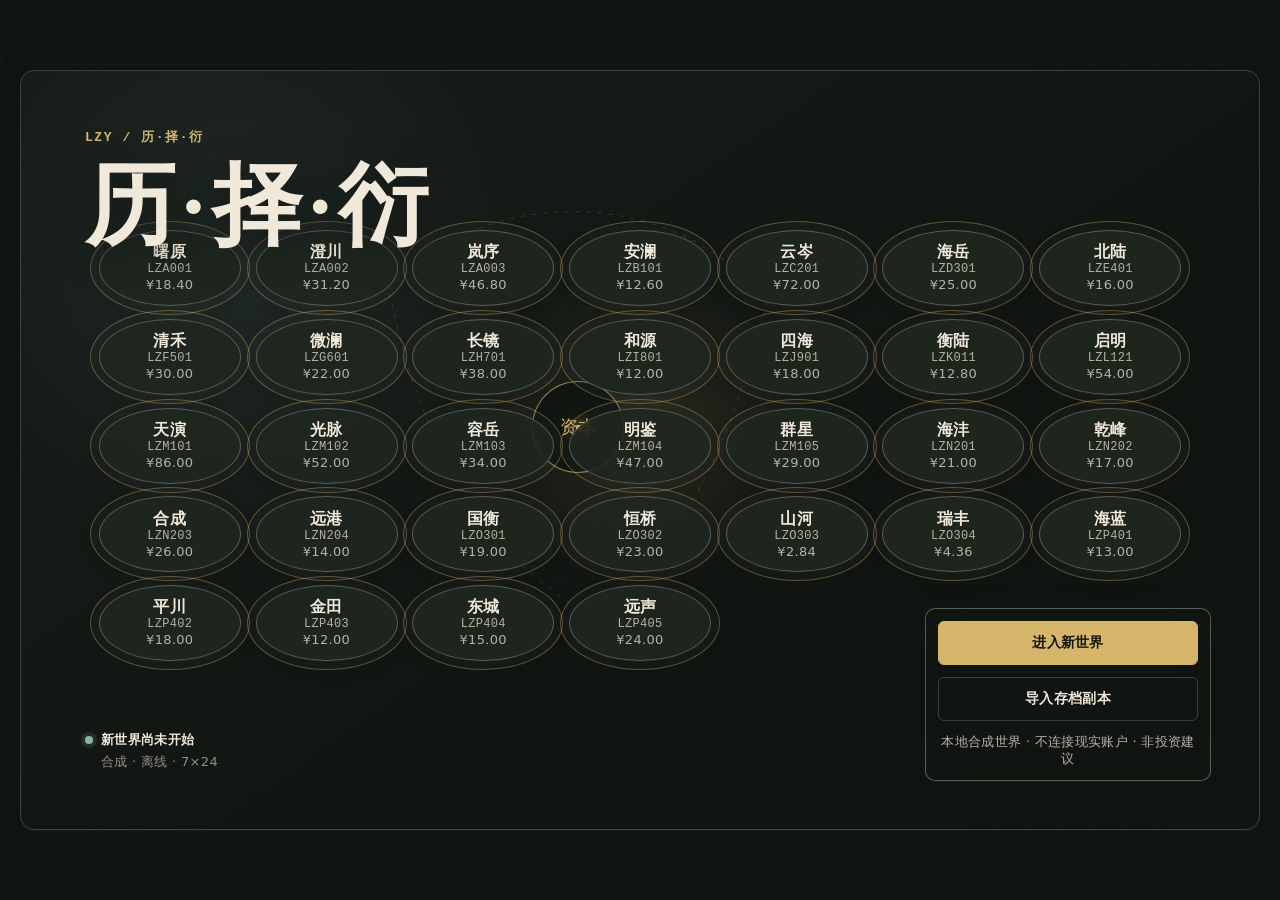
==== commit bd81054d: "Publish LZY market continuity and performance fixes" ====
--- a/index.html
+++ b/index.html
@@ -8,16 +8,21 @@
       content="LZY / 历·择·衍，一款本地单机、持续演化的虚构 A 股式经济与市场游戏。"
     />
     <meta name="theme-color" content="#111512" />
+    <meta name="color-scheme" content="dark light" />
+    <meta name="apple-mobile-web-app-capable" content="yes" />
+    <meta name="apple-mobile-web-app-status-bar-style" content="black-translucent" />
+    <meta name="apple-mobile-web-app-title" content="历·择·衍" />
     <title>LZY / 历·择·衍</title>
+    <link rel="manifest" href="./manifest.webmanifest" />
     <link rel="icon" href="./assets/lzy-mark.svg" type="image/svg+xml" />
-    <link rel="apple-touch-icon" href="./assets/lzy-mark.svg" />
-    <link rel="stylesheet" href="./styles.css?v=20260801-01" />
-    <link rel="stylesheet" href="./src/experience/city-life.css?v=20260801-01" />
-    <link rel="stylesheet" href="./src/experience/social-career.css?v=20260801-01" />
-    <link rel="stylesheet" href="./src/experience/player-wealth.css?v=20260801-01" />
-    <link rel="stylesheet" href="./src/experience/market-intelligence.css?v=20260801-01" />
-    <link rel="stylesheet" href="./src/experience/derivatives.css?v=20260801-01" />
-    <link rel="stylesheet" href="./src/market/stage.css?v=20260801-01" />
+    <link rel="apple-touch-icon" href="./assets/lzy-icon-180.png" />
+    <link rel="stylesheet" href="./styles.css?v=20260803-02" />
+    <link rel="stylesheet" href="./src/experience/city-life.css?v=20260803-02" />
+    <link rel="stylesheet" href="./src/experience/social-career.css?v=20260803-02" />
+    <link rel="stylesheet" href="./src/experience/player-wealth.css?v=20260803-02" />
+    <link rel="stylesheet" href="./src/experience/market-intelligence.css?v=20260803-02" />
+    <link rel="stylesheet" href="./src/experience/derivatives.css?v=20260803-02" />
+    <link rel="stylesheet" href="./src/market/stage.css?v=20260803-02" />
   </head>
   <body>
     <a class="skip-link" href="#current-decision">跳到当前世界</a>
@@ -35,6 +40,7 @@
     <noscript>
       <p class="noscript">LZY 需要启用 JavaScript 才能运行。所有游戏数据仍只保存在本机。</p>
     </noscript>
-    <script type="module" src="./src/ui.js?v=20260801-01"></script>
+    <script type="module" src="./src/platform/installability.js?v=20260803-02"></script>
+    <script type="module" src="./src/ui.js?v=20260803-02"></script>
   </body>
 </html>
--- a/styles.css
+++ b/styles.css
@@ -787,7 +787,7 @@
   margin: 0 auto;
   padding: 0 clamp(16px, 2.3vw, 32px);
   display: grid;
-  grid-template-columns: repeat(5, minmax(0, 1fr));
+  grid-template-columns: repeat(4, minmax(0, 1fr));
 }
 
 .nav-button {
@@ -1399,7 +1399,7 @@
 
 .create-role-grid {
   display: grid;
-  grid-template-columns: repeat(4, minmax(0, 1fr));
+  grid-template-columns: repeat(auto-fit, minmax(132px, 1fr));
   gap: var(--space-2);
 }
 
@@ -1468,8 +1468,57 @@
 
 .create-control-grid {
   display: grid;
-  grid-template-columns: minmax(150px, 0.55fr) minmax(240px, 1fr) minmax(210px, 0.8fr);
+  grid-template-columns: repeat(2, minmax(0, 1fr));
   gap: var(--space-3);
+}
+
+.create-capital-block {
+  grid-column: 1 / -1;
+}
+
+.create-capital-control {
+  display: grid;
+  grid-template-columns: minmax(160px, 1fr) auto minmax(210px, 0.42fr);
+  gap: var(--space-1) var(--space-3);
+  align-items: center;
+}
+
+.create-capital-control > .range {
+  min-width: 0;
+}
+
+.create-capital-control > label {
+  color: var(--color-text-muted);
+  font-size: var(--text-xs);
+}
+
+.create-capital-input {
+  min-height: 48px;
+  border: 1px solid var(--color-border);
+}
+
+.create-capital-input:focus-visible {
+  border-color: var(--color-focus);
+  box-shadow: var(--shadow-focus);
+}
+
+.create-capital-input[aria-invalid="true"] {
+  border-color: var(--color-danger);
+  box-shadow: inset 3px 0 0 var(--color-danger);
+}
+
+.create-capital-bounds {
+  grid-column: 1;
+  display: flex;
+  justify-content: space-between;
+  gap: var(--space-2);
+}
+
+.capital-validation {
+  grid-column: 2 / -1;
+  min-height: 20px;
+  color: var(--color-danger);
+  text-align: right;
 }
 
 .create-strength-toggle {
@@ -2064,6 +2113,393 @@
 
 .world-node-actor b {
   color: var(--color-info);
+}
+
+.world-command-center {
+  display: grid;
+  gap: var(--space-3);
+  padding: var(--space-3);
+  border-bottom: 1px solid rgb(var(--rgb-border) / 0.72);
+  background: rgb(var(--rgb-canvas) / 0.26);
+}
+
+.world-command-grid {
+  display: grid;
+  grid-template-columns: repeat(12, minmax(0, 1fr));
+  gap: var(--space-3);
+}
+
+.world-overview-card {
+  min-width: 0;
+  overflow: hidden;
+  display: grid;
+  align-content: start;
+  gap: var(--space-3);
+  padding: var(--space-3);
+  border: 1px solid var(--color-border);
+  border-radius: var(--radius-md);
+  background: rgb(var(--rgb-surface-1) / 0.9);
+  box-shadow: var(--shadow-1);
+}
+
+.world-market-pulse {
+  grid-column: span 7;
+  grid-row: span 2;
+}
+
+.world-economy-network {
+  grid-column: span 5;
+}
+
+.world-derivatives-pulse {
+  grid-column: span 5;
+}
+
+.world-public-briefing {
+  grid-column: span 7;
+}
+
+.world-card-heading {
+  min-width: 0;
+  display: flex;
+  align-items: flex-start;
+  justify-content: space-between;
+  gap: var(--space-2);
+}
+
+.world-card-heading > div {
+  min-width: 0;
+}
+
+.world-card-heading small,
+.world-card-heading > span,
+.world-card-empty,
+.world-network-summary small,
+.world-market-row small,
+.world-company-universe small,
+.world-company-table small {
+  color: var(--color-text-subtle);
+  font-size: var(--text-2xs);
+}
+
+.world-card-heading h2 {
+  margin: 2px 0 0;
+  font-size: var(--text-md);
+}
+
+.world-card-heading button,
+.world-card-actions button,
+.world-inline-link,
+.world-company-actions button {
+  min-height: 34px;
+  padding: 6px 9px;
+  border: 1px solid rgb(var(--rgb-accent) / 0.38);
+  border-radius: var(--radius-xs);
+  color: var(--color-accent);
+  background: rgb(var(--rgb-accent) / 0.055);
+  font-size: var(--text-2xs);
+  white-space: nowrap;
+}
+
+.world-card-heading button:hover,
+.world-card-actions button:hover,
+.world-inline-link:hover,
+.world-company-actions button:hover {
+  border-color: var(--color-accent);
+  background: rgb(var(--rgb-accent) / 0.11);
+}
+
+.world-pulse-metrics,
+.world-economy-metrics,
+.world-derivative-metrics {
+  display: grid;
+  grid-template-columns: repeat(5, minmax(0, 1fr));
+  gap: 1px;
+  overflow: hidden;
+  border: 1px solid var(--color-border);
+  border-radius: var(--radius-sm);
+  background: var(--color-border);
+}
+
+.world-economy-metrics,
+.world-derivative-metrics {
+  grid-template-columns: repeat(3, minmax(0, 1fr));
+}
+
+.world-pulse-metrics > span,
+.world-economy-metrics > span,
+.world-derivative-metrics > span {
+  min-width: 0;
+  display: grid;
+  gap: 2px;
+  padding: 8px;
+  background: var(--color-surface-2);
+}
+
+.world-pulse-metrics small,
+.world-economy-metrics small,
+.world-derivative-metrics small {
+  overflow: hidden;
+  color: var(--color-text-subtle);
+  font-size: 9px;
+  text-overflow: ellipsis;
+  white-space: nowrap;
+}
+
+.world-pulse-metrics strong,
+.world-economy-metrics strong,
+.world-derivative-metrics strong {
+  overflow: hidden;
+  font-family: var(--font-mono);
+  font-size: var(--text-sm);
+  text-overflow: ellipsis;
+  white-space: nowrap;
+}
+
+.world-market-list,
+.world-briefing-list,
+.world-network-summary,
+.world-actor-activity {
+  display: grid;
+  gap: 5px;
+}
+
+.world-market-row {
+  min-width: 0;
+  display: grid;
+  grid-template-columns: minmax(0, 1fr) auto;
+  gap: 5px;
+}
+
+.world-market-row__quote,
+.world-network-row,
+.world-briefing-list > button,
+.world-actor-activity > button {
+  min-width: 0;
+  min-height: 46px;
+  display: flex;
+  align-items: center;
+  justify-content: space-between;
+  gap: var(--space-2);
+  padding: 7px 9px;
+  border: 1px solid var(--color-border);
+  border-radius: var(--radius-sm);
+  color: var(--color-text);
+  background: var(--color-surface-2);
+  text-align: left;
+}
+
+.world-market-row__quote:hover,
+.world-network-row:hover,
+.world-briefing-list > button:hover,
+.world-actor-activity > button:hover {
+  border-color: var(--color-border-strong);
+  background: rgb(var(--rgb-accent) / 0.055);
+}
+
+.world-market-row__quote > span,
+.world-network-row > span {
+  min-width: 0;
+  display: grid;
+}
+
+.world-market-row__quote > span:last-child {
+  justify-items: end;
+}
+
+.world-market-row__quote strong,
+.world-market-row__quote small,
+.world-network-row strong,
+.world-network-row small {
+  overflow: hidden;
+  text-overflow: ellipsis;
+  white-space: nowrap;
+}
+
+.world-inline-link {
+  align-self: stretch;
+}
+
+.world-actor-activity {
+  grid-template-columns: repeat(3, minmax(0, 1fr));
+  padding-top: var(--space-2);
+  border-top: 1px solid var(--color-border);
+  color: var(--color-text-subtle);
+  font-size: var(--text-2xs);
+}
+
+.world-actor-activity > button {
+  min-height: 38px;
+  display: grid;
+}
+
+.world-actor-activity > button strong {
+  color: var(--color-info);
+  font-size: 10px;
+}
+
+.world-network-row em {
+  color: var(--color-warning);
+  font-family: var(--font-mono);
+  font-size: var(--text-xs);
+  font-style: normal;
+  white-space: nowrap;
+}
+
+.world-network-summary > div:first-child {
+  display: flex;
+  align-items: baseline;
+  justify-content: space-between;
+  gap: var(--space-2);
+}
+
+.world-card-empty {
+  margin: 0;
+  padding: var(--space-2);
+  border: 1px dashed var(--color-border);
+  border-radius: var(--radius-sm);
+}
+
+.world-card-actions {
+  display: grid;
+  grid-template-columns: repeat(2, minmax(0, 1fr));
+  gap: var(--space-2);
+}
+
+.world-card-actions button {
+  min-height: 44px;
+}
+
+.world-briefing-list {
+  grid-template-columns: repeat(2, minmax(0, 1fr));
+}
+
+.world-briefing-list > button {
+  min-height: 72px;
+  display: grid;
+  grid-template-columns: auto minmax(0, 1fr);
+  justify-content: start;
+}
+
+.world-briefing-list > button > span {
+  grid-row: 1 / span 2;
+  align-self: start;
+  padding: 2px 5px;
+  border-radius: 999px;
+  color: var(--color-info);
+  background: rgb(var(--rgb-info) / 0.09);
+  font-size: 9px;
+}
+
+.world-briefing-list > button > strong {
+  display: -webkit-box;
+  overflow: hidden;
+  font-size: var(--text-xs);
+  line-height: 1.4;
+  -webkit-box-orient: vertical;
+  -webkit-line-clamp: 2;
+}
+
+.world-briefing-list > button > small {
+  color: var(--color-text-subtle);
+  font-size: 9px;
+}
+
+.world-company-universe {
+  overflow: hidden;
+  border: 1px solid var(--color-border);
+  border-radius: var(--radius-md);
+  background: var(--color-surface-1);
+}
+
+.world-company-universe > summary {
+  min-height: 52px;
+  display: flex;
+  align-items: center;
+  justify-content: space-between;
+  gap: var(--space-2);
+  padding: var(--space-2) var(--space-3);
+  cursor: pointer;
+}
+
+.world-company-universe > summary > span:first-child {
+  display: grid;
+}
+
+.world-company-universe > summary > span:last-child {
+  color: var(--color-accent);
+  font-size: var(--text-2xs);
+}
+
+.world-company-table {
+  max-height: 420px;
+  overflow: auto;
+  border-top: 1px solid var(--color-border);
+}
+
+.world-company-table table {
+  width: 100%;
+  min-width: 900px;
+  border-collapse: collapse;
+  font-size: var(--text-xs);
+}
+
+.world-company-table th,
+.world-company-table td {
+  padding: 8px 10px;
+  border-bottom: 1px solid var(--color-border);
+  text-align: left;
+  white-space: nowrap;
+}
+
+.world-company-table thead th {
+  position: sticky;
+  z-index: 2;
+  top: 0;
+  color: var(--color-text-subtle);
+  background: var(--color-surface-2);
+  font-size: 9px;
+}
+
+.world-company-table tbody th {
+  position: sticky;
+  z-index: 1;
+  left: 0;
+  background: var(--color-surface-1);
+}
+
+.world-company-table tbody th strong,
+.world-company-table tbody th small {
+  display: block;
+}
+
+.world-company-actions {
+  display: flex;
+  gap: 4px;
+}
+
+.world-company-actions button {
+  min-height: 30px;
+  padding: 4px 7px;
+}
+
+@media (max-width: 1023px) {
+  .world-market-pulse,
+  .world-economy-network,
+  .world-derivatives-pulse,
+  .world-public-briefing {
+    grid-column: span 6;
+    grid-row: auto;
+  }
+
+  .world-pulse-metrics {
+    grid-template-columns: repeat(3, minmax(0, 1fr));
+  }
+
+  .world-briefing-list,
+  .world-actor-activity {
+    grid-template-columns: minmax(0, 1fr);
+  }
 }
 
 .actor-pulse {
@@ -3005,6 +3441,136 @@
   gap: var(--space-2);
 }
 
+.quant-strategy-lab,
+.stabilization-control-desk {
+  display: grid;
+  gap: var(--space-4);
+}
+
+.role-specialized-heading,
+.quant-strategy-card__heading,
+.stabilization-manual-entry,
+.quant-file-bench {
+  display: flex;
+  gap: var(--space-3);
+  align-items: start;
+  justify-content: space-between;
+}
+
+.role-specialized-heading h3,
+.quant-file-bench h4,
+.stabilization-manual-entry h4 {
+  margin-bottom: var(--space-1);
+}
+
+.quant-lab-controls,
+.stabilization-parameter-grid {
+  display: grid;
+  grid-template-columns: repeat(2, minmax(0, 1fr));
+  gap: var(--space-3);
+}
+
+.role-toggle-control {
+  min-height: 48px;
+  display: flex;
+  gap: var(--space-2);
+  align-items: center;
+  padding: var(--space-2) var(--space-3);
+  border: 1px solid var(--color-border);
+  border-radius: var(--radius-sm);
+  background: var(--color-canvas);
+}
+
+.role-toggle-control input,
+.quant-strategy-card__heading input {
+  width: 20px;
+  height: 20px;
+  flex: none;
+  accent-color: var(--color-accent);
+}
+
+.quant-strategy-grid {
+  display: grid;
+  grid-template-columns: repeat(auto-fit, minmax(min(100%, 280px), 1fr));
+  gap: var(--space-3);
+}
+
+.quant-strategy-card {
+  min-width: 0;
+  display: grid;
+  gap: var(--space-3);
+  padding: var(--space-3);
+  border: 1px solid var(--color-border);
+  border-radius: var(--radius-md);
+  background: var(--color-canvas);
+}
+
+.quant-strategy-card[data-strategy-state='locked'] {
+  border-style: dashed;
+  background: rgb(var(--rgb-canvas) / 0.58);
+}
+
+.quant-strategy-card__heading label {
+  min-width: 0;
+  display: flex;
+  gap: var(--space-2);
+  align-items: center;
+  font-weight: 700;
+}
+
+.quant-strategy-card p,
+.quant-file-bench p,
+.stabilization-manual-entry p,
+.role-model-boundary {
+  margin: 0;
+  color: var(--color-text-muted);
+  font-size: var(--text-xs);
+}
+
+.quant-strategy-weight {
+  display: grid;
+  grid-template-columns: minmax(0, 1fr) minmax(96px, 0.45fr);
+  gap: var(--space-2);
+  align-items: center;
+  color: var(--color-text-muted);
+  font-size: var(--text-xs);
+}
+
+.quant-strategy-card__actions,
+.quant-file-bench__actions {
+  display: flex;
+  flex-wrap: wrap;
+  gap: var(--space-2);
+  align-items: center;
+}
+
+.quant-file-bench,
+.stabilization-manual-entry,
+.role-model-boundary {
+  padding: var(--space-3);
+  border: 1px solid var(--color-border);
+  border-radius: var(--radius-md);
+  background: rgb(var(--rgb-info) / 0.05);
+}
+
+.quant-file-bench input[type='file'] {
+  position: absolute;
+  width: 1px;
+  height: 1px;
+  overflow: hidden;
+  clip-path: inset(50%);
+  white-space: nowrap;
+}
+
+.quant-file-bench label.button {
+  cursor: pointer;
+}
+
+.stabilization-control-desk .role-risk-band,
+.stabilization-manual-entry {
+  border-left-color: var(--color-warning);
+}
+
 .identity-action {
   min-width: 0;
 }
@@ -3703,6 +4269,669 @@
   font-size: var(--text-xs);
 }
 
+.world2d-stage {
+  min-width: 0;
+  min-height: 650px;
+  overflow: hidden;
+  border: 1px solid var(--color-border);
+  border-radius: var(--radius-lg);
+  background:
+    linear-gradient(135deg, rgb(var(--rgb-info) / 0.06), transparent 38%),
+    var(--color-surface-1);
+  box-shadow: var(--shadow-2);
+}
+
+.world2d-hud {
+  min-height: 92px;
+  display: flex;
+  align-items: center;
+  justify-content: space-between;
+  gap: var(--space-5);
+  padding: var(--space-3) clamp(16px, 2.5vw, 30px);
+  border-bottom: 1px solid var(--color-border);
+  background: rgb(var(--rgb-canvas) / 0.55);
+}
+
+.world2d-hud > div:first-child {
+  min-width: 0;
+  display: grid;
+  grid-template-columns: auto auto;
+  gap: 0 var(--space-2);
+  align-items: center;
+}
+
+.world2d-hud h1 {
+  grid-column: 1 / -1;
+  margin: 0;
+  font-size: clamp(1.35rem, 2.2vw, 2rem);
+}
+
+.world2d-hud .eyebrow {
+  margin: 0;
+}
+
+.world2d-hud > div:first-child > span:last-child {
+  grid-column: 1 / -1;
+  color: var(--color-text-muted);
+  font-size: var(--text-xs);
+}
+
+.world2d-vitals {
+  min-width: min(480px, 44vw);
+  display: grid;
+  grid-template-columns: repeat(3, minmax(0, 1fr));
+  border: 1px solid var(--color-border);
+  border-radius: var(--radius-sm);
+  background: rgb(var(--rgb-surface-2) / 0.72);
+}
+
+.world2d-vitals > span {
+  min-width: 0;
+  display: grid;
+  padding: var(--space-2) var(--space-3);
+  border-right: 1px solid var(--color-border);
+}
+
+.world2d-vitals > span:last-child {
+  border-right: 0;
+}
+
+.world2d-vitals small {
+  color: var(--color-text-subtle);
+  font-size: var(--text-2xs);
+}
+
+.world2d-vitals strong {
+  overflow: hidden;
+  text-overflow: ellipsis;
+  white-space: nowrap;
+  font-size: var(--text-sm);
+  font-variant-numeric: tabular-nums;
+}
+
+.world2d-layout {
+  min-width: 0;
+  display: grid;
+  grid-template-columns: minmax(0, 1fr) minmax(280px, 330px);
+  min-height: 520px;
+}
+
+.world2d-canvas-shell {
+  position: relative;
+  min-width: 0;
+  min-height: 520px;
+  overflow: hidden;
+  border-right: 1px solid var(--color-border);
+  background: #111512;
+}
+
+.world2d-canvas {
+  width: 100%;
+  height: 100%;
+  min-height: 520px;
+  display: block;
+  cursor: crosshair;
+  touch-action: none;
+}
+
+.world2d-canvas:focus-visible {
+  outline: 3px solid var(--color-focus-ring);
+  outline-offset: -4px;
+}
+
+.world2d-controls-hint {
+  position: absolute;
+  top: var(--space-3);
+  left: var(--space-3);
+  display: flex;
+  flex-wrap: wrap;
+  gap: var(--space-1);
+  pointer-events: none;
+}
+
+.world2d-controls-hint span {
+  padding: 3px var(--space-2);
+  border: 1px solid rgb(var(--rgb-border-strong) / 0.72);
+  border-radius: 999px;
+  color: var(--color-text-muted);
+  background: rgb(var(--rgb-canvas) / 0.78);
+  font-size: var(--text-2xs);
+  backdrop-filter: blur(6px);
+}
+
+.world2d-place-strip {
+  position: absolute;
+  right: var(--space-3);
+  bottom: var(--space-3);
+  left: var(--space-3);
+  display: grid;
+  grid-template-columns: repeat(3, minmax(0, 1fr));
+  gap: 1px;
+  overflow: hidden;
+  border: 1px solid rgb(var(--rgb-border-strong) / 0.7);
+  border-radius: var(--radius-sm);
+  background: var(--color-border);
+  pointer-events: none;
+}
+
+.world2d-place-strip span {
+  min-width: 0;
+  padding: 6px var(--space-2);
+  color: var(--color-text-muted);
+  background: rgb(var(--rgb-canvas) / 0.86);
+  font-size: var(--text-2xs);
+  white-space: nowrap;
+  overflow: hidden;
+  text-overflow: ellipsis;
+}
+
+.world2d-place-strip strong {
+  color: var(--color-accent);
+}
+
+.world2d-side {
+  min-width: 0;
+  display: grid;
+  align-content: start;
+  gap: var(--space-3);
+  padding: var(--space-3);
+  background: rgb(var(--rgb-canvas) / 0.28);
+}
+
+.world2d-nearby > header,
+.world2d-life-glance > header {
+  display: grid;
+  margin-bottom: var(--space-2);
+}
+
+.world2d-nearby .eyebrow {
+  margin: 0;
+}
+
+.world2d-action-grid {
+  display: grid;
+  gap: var(--space-2);
+}
+
+.world2d-interaction {
+  position: relative;
+  min-width: 0;
+  min-height: 74px;
+  display: grid;
+  grid-template-columns: auto minmax(0, 1fr);
+  gap: 0 var(--space-2);
+  align-content: center;
+  padding: var(--space-2) var(--space-3);
+  border: 1px solid var(--color-border);
+  border-radius: var(--radius-sm);
+  color: var(--color-text);
+  background: var(--color-surface-2);
+  cursor: pointer;
+  text-align: left;
+  transition:
+    transform var(--motion-fast) var(--ease-standard),
+    border-color var(--motion-base) var(--ease-standard),
+    background-color var(--motion-base) var(--ease-standard);
+}
+
+.world2d-interaction:hover {
+  border-color: var(--color-accent);
+  background: var(--color-surface-3);
+  transform: translateY(-1px);
+}
+
+.world2d-interaction:focus-visible {
+  outline: 3px solid var(--color-focus-ring);
+  outline-offset: 2px;
+}
+
+.world2d-interaction.is-nearby {
+  border-color: rgb(var(--rgb-accent) / 0.8);
+  box-shadow: inset 3px 0 0 var(--color-accent);
+}
+
+.world2d-interaction:disabled {
+  cursor: not-allowed;
+  opacity: 0.52;
+}
+
+.world2d-object-verb {
+  grid-row: 1 / span 2;
+  align-self: center;
+  min-width: 56px;
+  padding: 4px 7px;
+  border-radius: 999px;
+  color: var(--color-ink-on-accent);
+  background: var(--color-accent);
+  font-size: var(--text-2xs);
+  font-weight: 700;
+  text-align: center;
+}
+
+.world2d-interaction strong,
+.world2d-object-hint {
+  min-width: 0;
+  overflow: hidden;
+  text-overflow: ellipsis;
+  white-space: nowrap;
+}
+
+.world2d-object-hint {
+  color: var(--color-text-muted);
+  font-size: var(--text-2xs);
+}
+
+.world2d-semantic-scene {
+  border: 1px solid var(--color-border);
+  border-radius: var(--radius-sm);
+  background: var(--color-surface-1);
+}
+
+.world2d-semantic-scene summary {
+  padding: var(--space-2) var(--space-3);
+  color: var(--color-info);
+  cursor: pointer;
+  font-weight: 650;
+}
+
+.world2d-semantic-scene ul {
+  display: grid;
+  gap: var(--space-2);
+  margin: 0;
+  padding: 0 var(--space-3) var(--space-3) 30px;
+}
+
+.world2d-semantic-scene li span {
+  display: block;
+  color: var(--color-text-muted);
+  font-size: var(--text-2xs);
+}
+
+.world2d-life-glance {
+  padding: var(--space-3);
+  border: 1px solid var(--color-border);
+  border-radius: var(--radius-sm);
+  background: var(--color-surface-1);
+}
+
+.open-world-city-panel {
+  min-width: 0;
+  display: grid;
+  gap: var(--space-2);
+  padding: var(--space-3);
+  border: 1px solid rgb(var(--rgb-info) / 0.42);
+  border-radius: var(--radius-sm);
+  background:
+    linear-gradient(150deg, rgb(var(--rgb-info) / 0.08), transparent 58%),
+    var(--color-surface-1);
+}
+
+.open-world-city-panel.is-between p,
+.open-world-city-columns p {
+  margin: 0;
+  color: var(--color-text-muted);
+  font-size: var(--text-xs);
+}
+
+.open-world-city-header {
+  min-width: 0;
+  display: flex;
+  align-items: end;
+  justify-content: space-between;
+  gap: var(--space-2);
+}
+
+.open-world-city-header > div {
+  min-width: 0;
+  display: grid;
+}
+
+.open-world-city-header h2,
+.open-world-city-panel > header h2 {
+  margin: 0;
+  overflow: hidden;
+  font-size: var(--text-lg);
+  text-overflow: ellipsis;
+  white-space: nowrap;
+}
+
+.open-world-city-state {
+  flex: none;
+  padding: 4px 8px;
+  border: 1px solid var(--color-border);
+  border-radius: 999px;
+  color: var(--color-text-muted);
+  background: var(--color-surface-2);
+  font-size: var(--text-2xs);
+  font-weight: 750;
+}
+
+.open-world-city-state.is-open {
+  border-color: rgb(var(--rgb-positive) / 0.55);
+  color: var(--color-positive);
+}
+
+.open-world-city-state.is-limited {
+  border-color: rgb(var(--rgb-warning) / 0.62);
+  color: var(--color-warning);
+}
+
+.open-world-city-facts {
+  display: grid;
+  grid-template-columns: repeat(2, minmax(0, 1fr));
+  gap: 1px;
+  overflow: hidden;
+  border: 1px solid var(--color-border);
+  border-radius: var(--radius-xs);
+  background: var(--color-border);
+}
+
+.open-world-city-facts > span {
+  min-width: 0;
+  padding: 5px 7px;
+  overflow: hidden;
+  color: var(--color-text-muted);
+  background: var(--color-surface-2);
+  font-size: var(--text-2xs);
+  text-overflow: ellipsis;
+  white-space: nowrap;
+}
+
+.open-world-city-columns {
+  display: grid;
+  grid-template-columns: minmax(0, 0.9fr) minmax(0, 1.1fr);
+  gap: var(--space-2);
+}
+
+.open-world-city-columns > section {
+  min-width: 0;
+  display: grid;
+  align-content: start;
+  gap: 6px;
+}
+
+.open-world-city-columns h3 {
+  margin: 0;
+  color: var(--color-text-muted);
+  font-size: var(--text-2xs);
+  letter-spacing: 0.06em;
+}
+
+.open-world-city-people {
+  display: grid;
+  gap: 1px;
+  margin: 0;
+  padding: 0;
+  overflow: hidden;
+  border: 1px solid var(--color-border);
+  border-radius: var(--radius-xs);
+  background: var(--color-border);
+  list-style: none;
+}
+
+.open-world-city-people li {
+  min-width: 0;
+  display: flex;
+  align-items: center;
+  justify-content: space-between;
+  gap: 6px;
+  padding: 6px 7px;
+  background: var(--color-surface-2);
+  font-size: var(--text-2xs);
+}
+
+.open-world-city-people strong,
+.open-world-city-people span {
+  overflow: hidden;
+  text-overflow: ellipsis;
+  white-space: nowrap;
+}
+
+.open-world-city-people span {
+  color: var(--color-text-muted);
+}
+
+.open-world-city-actions {
+  display: grid;
+  gap: 6px;
+}
+
+.open-world-city-action {
+  min-width: 0;
+  min-height: 48px;
+  display: grid;
+  gap: 2px;
+  padding: 7px 9px;
+  border: 1px solid rgb(var(--rgb-info) / 0.5);
+  border-radius: var(--radius-xs);
+  color: var(--color-text);
+  background: var(--color-surface-2);
+  cursor: pointer;
+  text-align: left;
+  transition:
+    transform var(--motion-fast) var(--ease-standard),
+    border-color var(--motion-base) var(--ease-standard),
+    background-color var(--motion-base) var(--ease-standard);
+}
+
+.open-world-city-action:hover {
+  border-color: var(--color-info);
+  background: var(--color-surface-3);
+  transform: translateY(-1px);
+}
+
+.open-world-city-action:focus-visible {
+  outline: 3px solid var(--color-focus-ring);
+  outline-offset: 2px;
+}
+
+.open-world-city-action:disabled {
+  cursor: wait;
+  opacity: 0.62;
+}
+
+.open-world-city-action span,
+.open-world-city-action small {
+  min-width: 0;
+  overflow: hidden;
+  text-overflow: ellipsis;
+  white-space: nowrap;
+}
+
+.open-world-city-action span {
+  font-weight: 720;
+}
+
+.open-world-city-action small {
+  color: var(--color-text-muted);
+  font-size: var(--text-2xs);
+}
+
+.open-world-city-action.is-route {
+  border-style: dashed;
+}
+
+.open-world-city-recent {
+  border-top: 1px solid var(--color-border);
+}
+
+.open-world-city-recent summary {
+  padding-top: var(--space-2);
+  color: var(--color-info);
+  cursor: pointer;
+  font-size: var(--text-2xs);
+  font-weight: 700;
+}
+
+.open-world-city-recent ul {
+  display: grid;
+  gap: 3px;
+  margin: 6px 0 0;
+  padding-left: 18px;
+  color: var(--color-text-muted);
+  font-size: var(--text-2xs);
+}
+
+.open-world-city-recent li span {
+  display: block;
+}
+
+.world2d-entertainment {
+  display: grid;
+  gap: var(--space-2);
+  padding: var(--space-3);
+  border: 1px solid rgb(var(--rgb-accent) / 0.42);
+  border-radius: var(--radius-sm);
+  background:
+    linear-gradient(145deg, rgb(var(--rgb-accent) / 0.08), transparent 62%),
+    var(--color-surface-1);
+}
+
+.world2d-entertainment > header {
+  display: flex;
+  align-items: end;
+  justify-content: space-between;
+  gap: var(--space-2);
+}
+
+.world2d-entertainment > header > div {
+  display: grid;
+}
+
+.world2d-entertainment > header > span {
+  color: var(--color-accent);
+  font-size: var(--text-2xs);
+  font-weight: 700;
+}
+
+.world2d-entertainment-metrics {
+  display: grid;
+  grid-template-columns: repeat(3, minmax(0, 1fr));
+  gap: 1px;
+  overflow: hidden;
+  border: 1px solid var(--color-border);
+  border-radius: var(--radius-xs);
+  background: var(--color-border);
+}
+
+.world2d-entertainment-metrics > span {
+  min-width: 0;
+  display: grid;
+  padding: 6px 8px;
+  background: var(--color-surface-2);
+}
+
+.world2d-entertainment-metrics small,
+.world2d-entertainment-action small,
+.world2d-entertainment-action em {
+  color: var(--color-text-muted);
+  font-size: var(--text-2xs);
+  font-style: normal;
+}
+
+.world2d-entertainment-actions {
+  display: grid;
+  gap: var(--space-2);
+}
+
+.world2d-entertainment-actions > p {
+  margin: 0;
+  color: var(--color-text-muted);
+  font-size: var(--text-xs);
+}
+
+.world2d-entertainment-action {
+  min-width: 0;
+  min-height: 70px;
+  display: grid;
+  grid-template-columns: minmax(0, 1fr) auto;
+  gap: 3px var(--space-2);
+  align-items: center;
+  padding: 8px 10px;
+  color: var(--color-text);
+  text-align: left;
+  border: 1px solid var(--color-border);
+  border-radius: var(--radius-sm);
+  background: var(--color-surface-2);
+  cursor: pointer;
+}
+
+.world2d-entertainment-action:hover {
+  border-color: var(--color-accent);
+  background: var(--color-surface-3);
+}
+
+.world2d-entertainment-action > span {
+  min-width: 0;
+  display: grid;
+}
+
+.world2d-entertainment-action > span:last-of-type {
+  text-align: right;
+}
+
+.world2d-entertainment-action b {
+  color: var(--color-accent);
+}
+
+.world2d-entertainment-action p {
+  grid-column: 1 / -1;
+  margin: 0;
+  overflow: hidden;
+  color: var(--color-text-muted);
+  font-size: var(--text-2xs);
+  text-overflow: ellipsis;
+  white-space: nowrap;
+}
+
+.world2d-entertainment-action:disabled {
+  cursor: wait;
+  opacity: 0.64;
+}
+
+.world2d-entertainment-recent {
+  display: grid;
+  gap: 3px;
+  margin: 0;
+  padding: 8px 0 0 18px;
+  color: var(--color-text-muted);
+  font-size: var(--text-2xs);
+  border-top: 1px solid var(--color-border);
+}
+
+.world2d-life-glance > div {
+  display: grid;
+  grid-template-columns: repeat(3, minmax(0, 1fr));
+  gap: var(--space-2);
+}
+
+.world2d-life-glance span {
+  min-width: 0;
+  display: grid;
+}
+
+.world2d-life-glance strong {
+  overflow: hidden;
+  color: var(--color-text);
+  font-size: var(--text-xs);
+  text-overflow: ellipsis;
+  white-space: nowrap;
+}
+
+.world2d-authority-note {
+  min-height: 34px;
+  display: flex;
+  justify-content: space-between;
+  gap: var(--space-3);
+  align-items: center;
+  padding: 5px var(--space-3);
+  border-top: 1px solid var(--color-border);
+  color: var(--color-text-subtle);
+  background: rgb(var(--rgb-canvas) / 0.72);
+  font-family: var(--font-mono);
+  font-size: var(--text-2xs);
+}
+
 @media (max-width: 1279px) {
   .world-grid {
     grid-template-columns: minmax(0, 1fr);
@@ -3720,6 +4949,39 @@
 }
 
 @media (max-width: 959px) {
+  .world2d-stage {
+    min-height: 0;
+  }
+
+  .world2d-hud {
+    align-items: stretch;
+    flex-direction: column;
+    gap: var(--space-2);
+  }
+
+  .world2d-vitals {
+    width: 100%;
+    min-width: 0;
+  }
+
+  .world2d-layout {
+    grid-template-columns: minmax(0, 1fr);
+  }
+
+  .world2d-canvas-shell {
+    min-height: 460px;
+    border-right: 0;
+    border-bottom: 1px solid var(--color-border);
+  }
+
+  .world2d-canvas {
+    min-height: 460px;
+  }
+
+  .world2d-action-grid {
+    grid-template-columns: repeat(2, minmax(0, 1fr));
+  }
+
   .world-status-inner {
     grid-template-columns: 1fr auto;
   }
@@ -3795,6 +5057,59 @@
 }
 
 @media (max-width: 679px) {
+  .world2d-hud {
+    min-height: 0;
+    padding: var(--space-2);
+  }
+
+  .world2d-hud h1 {
+    font-size: var(--text-xl);
+  }
+
+  .world2d-vitals {
+    grid-template-columns: repeat(3, minmax(0, 1fr));
+  }
+
+  .world2d-vitals > span {
+    padding: 5px var(--space-2);
+  }
+
+  .world2d-vitals strong {
+    font-size: 10px;
+  }
+
+  .world2d-canvas-shell,
+  .world2d-canvas {
+    min-height: 340px;
+    height: 42svh;
+  }
+
+  .world2d-place-strip {
+    grid-template-columns: 1fr;
+  }
+
+  .world2d-place-strip span:nth-child(n + 2) {
+    display: none;
+  }
+
+  .world2d-side {
+    padding: var(--space-2);
+  }
+
+  .world2d-interaction {
+    min-height: 68px;
+    padding: var(--space-2);
+  }
+
+  .world2d-object-verb {
+    min-width: 48px;
+  }
+
+  .world2d-authority-note {
+    display: grid;
+    gap: 0;
+  }
+
   body {
     font-size: var(--text-md);
   }
@@ -3875,15 +5190,15 @@
   }
 
   .welcome-company-field {
-    inset: 112px 12px 150px;
-    grid-template-columns: repeat(2, minmax(0, 1fr));
-    gap: 4px 8px;
+    inset: 112px 12px 190px;
+    grid-template-columns: repeat(4, minmax(0, 1fr));
+    gap: 4px;
   }
 
   .welcome-company-field .welcome-company {
-    width: min(100%, 132px);
+    width: 100%;
     min-height: 58px;
-    padding: 4px 8px;
+    padding: 4px 2px;
   }
 
   .welcome-company-1 {
@@ -4023,7 +5338,7 @@
   }
 
   .primary-nav-inner {
-    grid-template-columns: repeat(5, minmax(0, 1fr));
+    grid-template-columns: repeat(4, minmax(0, 1fr));
   }
 
   .market-app-bar {
@@ -4070,7 +5385,8 @@
   .world-scene {
     min-height: calc(100svh - 138px - env(safe-area-inset-bottom));
     display: grid;
-    grid-template-rows: auto minmax(308px, 1fr) auto;
+    grid-template-rows: auto;
+    grid-auto-rows: auto;
     border-radius: var(--radius-md);
   }
 
@@ -4093,6 +5409,72 @@
   .world-map {
     min-height: 308px;
     height: auto;
+  }
+
+  .world-command-center {
+    gap: var(--space-2);
+    padding: var(--space-2);
+  }
+
+  .world-command-grid {
+    grid-template-columns: minmax(0, 1fr);
+    gap: var(--space-2);
+  }
+
+  .world-market-pulse,
+  .world-economy-network,
+  .world-derivatives-pulse,
+  .world-public-briefing {
+    grid-column: 1;
+  }
+
+  .world-overview-card {
+    gap: var(--space-2);
+    padding: var(--space-2);
+  }
+
+  .world-card-heading {
+    align-items: center;
+  }
+
+  .world-card-heading h2 {
+    font-size: var(--text-sm);
+  }
+
+  .world-card-heading button {
+    min-height: 40px;
+  }
+
+  .world-pulse-metrics,
+  .world-economy-metrics,
+  .world-derivative-metrics {
+    grid-template-columns: repeat(2, minmax(0, 1fr));
+  }
+
+  .world-market-row {
+    grid-template-columns: minmax(0, 1fr) auto;
+  }
+
+  .world-market-row__quote {
+    min-height: 52px;
+  }
+
+  .world-inline-link {
+    min-width: 56px;
+    min-height: 52px;
+  }
+
+  .world-briefing-list,
+  .world-actor-activity {
+    grid-template-columns: minmax(0, 1fr);
+  }
+
+  .world-company-universe > summary {
+    min-height: 56px;
+  }
+
+  .world-company-table {
+    max-height: 65svh;
   }
 
   .world-node-player {
@@ -4368,6 +5750,23 @@
     grid-template-columns: 1fr;
   }
 
+  .quant-lab-controls,
+  .stabilization-parameter-grid {
+    grid-template-columns: 1fr;
+  }
+
+  .role-specialized-heading,
+  .quant-file-bench,
+  .stabilization-manual-entry {
+    display: grid;
+  }
+
+  .quant-file-bench__actions,
+  .quant-file-bench__actions .button,
+  .stabilization-manual-entry .button {
+    width: 100%;
+  }
+
   .identity-ledger {
     grid-column: 1;
   }
@@ -4441,13 +5840,13 @@
   }
 
   .create-role-choice {
-    min-height: 68px;
+    min-height: 50px;
     padding: var(--space-1) var(--space-2);
   }
 
   .create-role-index {
-    width: 25px;
-    height: 25px;
+    width: 22px;
+    height: 22px;
   }
 
   .create-role-choice strong {
@@ -4455,9 +5854,31 @@
   }
 
   .create-control-grid {
-    grid-template-columns: minmax(78px, 0.66fr) minmax(126px, 1.1fr)
-      minmax(100px, 0.9fr);
+    grid-template-columns: repeat(2, minmax(0, 1fr));
     gap: var(--space-1);
+  }
+
+  .create-capital-control {
+    grid-template-columns: 1fr minmax(128px, 0.58fr);
+  }
+
+  .create-capital-control > .range,
+  .create-capital-bounds {
+    grid-column: 1;
+  }
+
+  .create-capital-control > label,
+  .create-capital-input {
+    grid-column: 2;
+  }
+
+  .capital-validation {
+    grid-column: 1 / -1;
+    text-align: left;
+  }
+
+  .capital-validation:empty {
+    display: none;
   }
 
   .create-control-grid .create-block {
@@ -4506,7 +5927,7 @@
 
   .create-vitals > span {
     min-height: 44px;
-    padding: var(--space-1) var(--space-2);
+    padding: 2px var(--space-2);
     border-right: 0;
     border-bottom: 1px solid var(--color-border);
   }
--- a/src/experience/market-intelligence.css
+++ b/src/experience/market-intelligence.css
@@ -914,6 +914,133 @@
   padding: 14px 16px 16px;
 }
 
+.mi-company-system-body {
+  display: grid;
+  gap: 14px;
+}
+
+.mi-company-system-body p,
+.mi-company-system-body h4 {
+  margin: 0;
+}
+
+.mi-system-lead {
+  color: var(--mi-text);
+  font-size: 0.9rem;
+  font-weight: 650;
+}
+
+.mi-system-chips {
+  display: flex;
+  flex-wrap: wrap;
+  gap: 6px;
+}
+
+.mi-system-chips span {
+  padding: 5px 8px;
+  color: var(--mi-muted);
+  font-size: 0.72rem;
+  border: 1px solid var(--mi-border);
+  border-radius: 999px;
+  background: var(--mi-surface-2);
+}
+
+.mi-company-timeline {
+  display: grid;
+  gap: 7px;
+  margin: 0;
+  padding: 0;
+  list-style: none;
+}
+
+.mi-company-timeline li {
+  display: grid;
+  grid-template-columns: 28px minmax(0, 1fr);
+  gap: 9px;
+  align-items: center;
+}
+
+.mi-company-timeline li > span {
+  display: grid;
+  place-items: center;
+  width: 26px;
+  height: 26px;
+  color: var(--mi-accent);
+  font: 700 0.72rem var(--mi-font-mono);
+  border: 1px solid var(--mi-border-strong);
+  border-radius: 50%;
+}
+
+.mi-system-columns {
+  display: grid;
+  grid-template-columns: repeat(2, minmax(0, 1fr));
+  gap: 10px;
+}
+
+.mi-system-columns > section {
+  min-width: 0;
+  display: grid;
+  align-content: start;
+  gap: 8px;
+}
+
+.mi-system-list,
+.mi-contract-list {
+  display: grid;
+  gap: 7px;
+}
+
+.mi-system-list article,
+.mi-system-callout {
+  display: grid;
+  gap: 4px;
+  padding: 9px 10px;
+  border: 1px solid var(--mi-border);
+  border-radius: 7px;
+  background: var(--mi-surface-2);
+}
+
+.mi-system-list article span,
+.mi-system-callout p {
+  color: var(--mi-muted);
+  font-size: 0.73rem;
+}
+
+.mi-contract-list button {
+  min-width: 0;
+  display: grid;
+  grid-template-columns: minmax(0, 0.75fr) minmax(0, 1.25fr);
+  gap: 10px;
+  align-items: center;
+  padding: 8px 10px;
+  color: inherit;
+  text-align: left;
+  border: 1px solid var(--mi-border);
+  border-radius: 7px;
+  background: var(--mi-surface-2);
+}
+
+.mi-contract-list button:hover {
+  border-color: var(--mi-border-strong);
+  background: var(--mi-surface-3);
+}
+
+.mi-contract-list button > span {
+  min-width: 0;
+  display: grid;
+}
+
+.mi-contract-list small,
+.mi-contract-list em {
+  color: var(--mi-muted);
+  font-size: 0.69rem;
+  font-style: normal;
+}
+
+.mi-contract-list em {
+  text-align: right;
+}
+
 .mi-company-network {
   display: grid;
   grid-template-columns: repeat(2, minmax(0, 1fr));
@@ -1065,6 +1192,69 @@
   margin-bottom: 12px;
 }
 
+.mi-business-transmission {
+  display: grid;
+  gap: 10px;
+  margin: 12px 0;
+  padding: 12px;
+  border: 1px solid var(--mi-border);
+  border-radius: 9px;
+  background: linear-gradient(145deg, var(--mi-surface-2), var(--mi-surface-1));
+}
+
+.mi-business-transmission > header,
+.mi-transmission-causes article {
+  display: flex;
+  align-items: center;
+  justify-content: space-between;
+  gap: 10px;
+}
+
+.mi-business-transmission h4 {
+  margin: 2px 0 0;
+  font-size: 0.9rem;
+}
+
+.mi-business-transmission > header small,
+.mi-transmission-causes span,
+.mi-source-note,
+.mi-table-wrap th small,
+.mi-table-wrap td small {
+  display: block;
+  color: var(--mi-muted);
+  font-size: 0.69rem;
+  font-family: var(--mi-font-sans);
+  font-weight: 500;
+}
+
+.mi-transmission-causes {
+  display: grid;
+  grid-template-columns: repeat(2, minmax(0, 1fr));
+  gap: 6px;
+}
+
+.mi-transmission-causes article {
+  min-width: 0;
+  padding: 7px 9px;
+  border-radius: 7px;
+  background: var(--mi-surface-1);
+}
+
+.mi-transmission-causes article > * {
+  min-width: 0;
+}
+
+.mi-transmission-causes em {
+  color: var(--mi-accent);
+  font-family: var(--mi-font-mono);
+  font-style: normal;
+  white-space: nowrap;
+}
+
+.mi-source-note {
+  margin: 0;
+}
+
 .mi-signal-columns {
   display: grid;
   grid-template-columns: repeat(2, minmax(0, 1fr));
@@ -1183,6 +1373,10 @@
   .mi-industry-hero .mi-overview-metrics,
   .mi-operating-metrics {
     grid-template-columns: repeat(2, minmax(0, 1fr));
+  }
+
+  .mi-transmission-causes {
+    grid-template-columns: minmax(0, 1fr);
   }
 
   .mi-search-results {
--- a/src/market/stage.css
+++ b/src/market/stage.css
@@ -914,6 +914,85 @@
   align-content: start;
 }
 
+.lzy-stage__role-console {
+  grid-column: 1 / -1;
+  display: grid;
+  gap: var(--space-3);
+  border-top: 3px solid var(--color-accent);
+}
+
+.lzy-stage__role-console-heading {
+  display: flex;
+  gap: var(--space-2);
+  align-items: start;
+  justify-content: space-between;
+}
+
+.lzy-stage__role-console-heading h3 {
+  margin: 0;
+  font-size: var(--text-md);
+}
+
+.lzy-stage__role-console > p {
+  margin: 0;
+  color: var(--color-text-muted);
+  font-size: var(--text-xs);
+}
+
+.lzy-stage__role-console [data-stage-role-status][data-active="true"] {
+  border-color: var(--color-positive);
+  color: var(--color-positive);
+}
+
+.lzy-stage__role-console-metrics {
+  margin: 0;
+  display: grid;
+  grid-template-columns: repeat(3, minmax(0, 1fr));
+  border: 1px solid var(--color-border);
+  border-radius: var(--radius-sm);
+  background: var(--color-canvas);
+}
+
+.lzy-stage__role-console-metrics > div {
+  min-width: 0;
+  display: grid;
+  gap: 2px;
+  padding: var(--space-2);
+  border-right: 1px solid var(--color-border);
+}
+
+.lzy-stage__role-console-metrics > div:last-child {
+  border-right: 0;
+}
+
+.lzy-stage__role-console-metrics dt {
+  color: var(--color-text-muted);
+  font-size: var(--text-2xs);
+}
+
+.lzy-stage__role-console-metrics dd {
+  min-width: 0;
+  margin: 0;
+  overflow: hidden;
+  font-family: var(--font-mono);
+  font-size: var(--text-xs);
+  font-variant-numeric: tabular-nums lining-nums;
+  text-overflow: ellipsis;
+  white-space: nowrap;
+}
+
+.lzy-stage__role-console-actions {
+  display: flex;
+  flex-wrap: wrap;
+  gap: var(--space-2);
+}
+
+.lzy-stage__role-console-actions button {
+  min-height: 40px;
+  flex: 1 1 128px;
+  padding-inline: var(--space-2);
+}
+
 .lzy-stage__ticket {
   display: grid;
   gap: var(--space-3);
@@ -1587,6 +1666,17 @@
   text-align: right;
 }
 
+.lzy-stage__shareholders tbody th,
+.lzy-stage__shareholders tbody td {
+  white-space: pre-line;
+  line-height: 1.35;
+  vertical-align: top;
+}
+
+.lzy-stage__shareholders tbody th {
+  overflow-wrap: anywhere;
+}
+
 .lzy-stage__shareholders tr[data-stage-player-holder="true"] th,
 .lzy-stage__shareholders tr[data-stage-player-holder="true"] td {
   color: var(--color-accent);
@@ -1603,6 +1693,13 @@
 .lzy-stage__agent-heading {
   margin-bottom: var(--space-2);
   font-weight: 600;
+}
+
+.lzy-stage__agent-order {
+  margin: calc(var(--space-2) * -1) 0 var(--space-2);
+  color: var(--color-text-muted);
+  font-size: var(--text-xs);
+  text-align: right;
 }
 
 .lzy-stage__agent-list {
@@ -1704,7 +1801,7 @@
 
   .lzy-stage__market-kind-switch--compact {
     width: min(300px, 45%);
-    display: grid;
+    display: none;
     margin: 0 auto;
   }
 
@@ -1860,6 +1957,10 @@
 }
 
 @media (max-width: 679px) {
+  .lzy-stage__market-kind-switch--compact {
+    display: grid;
+  }
+
   .lzy-market-stage {
     padding: var(--space-2);
     padding-bottom: calc(80px + env(safe-area-inset-bottom));
@@ -2662,6 +2763,15 @@
   }
 
   .lzy-stage__right[data-drawer-mode="ticket"]
+    [data-stage-panel="risk"] {
+    display: none;
+  }
+
+  .lzy-stage__right[data-drawer-mode="ticket"]
+    [data-stage-role-console],
+  .lzy-stage__right[data-drawer-mode="role"]
+    [data-stage-panel="ticket"],
+  .lzy-stage__right[data-drawer-mode="role"]
     [data-stage-panel="risk"] {
     display: none;
   }
@@ -2811,6 +2921,10 @@
     display: grid;
     grid-template-columns: repeat(2, minmax(0, 1fr));
     gap: var(--space-1);
+  }
+
+  .lzy-stage__mobile-trade-dock[data-role-dock="true"] {
+    grid-template-columns: repeat(3, minmax(0, 1fr));
   }
 
   .lzy-market-stage[data-mobile-task="depth"]
@@ -3428,6 +3542,10 @@
 }
 
 @media (min-width: 960px) and (max-width: 1099px) {
+  .market-mode .lzy-stage__canvas-wrap canvas {
+    height: min(24svh, 198px);
+  }
+
   .market-mode
     .lzy-stage__right[data-drawer-mode="ticket"]
     .lzy-stage__ticket-grid {
@@ -3748,6 +3866,15 @@
   display: none !important;
 }
 
+.lzy-market-stage:is(
+    [data-market-mode="futures"],
+    [data-market-mode="options"]
+  )
+  .lzy-stage__right
+  [data-stage-role-console] {
+  display: block;
+}
+
 @media (max-width: 679px) {
   .lzy-market-stage:is(
       [data-market-mode="futures"],
@@ -3815,68 +3942,195 @@
 }
 
 @media (min-width: 680px) {
-  .lzy-market-stage:is(
-      [data-market-mode="futures"],
-      [data-market-mode="options"]
-    )
-    .lzy-stage__grid {
+  .lzy-market-stage .lzy-stage__grid {
     display: grid;
     grid-template-columns:
-      minmax(144px, 0.72fr)
-      minmax(0, 1.2fr)
-      minmax(224px, 1fr);
+      clamp(144px, 17vw, 220px)
+      minmax(0, 1fr)
+      clamp(224px, 28vw, 360px);
     grid-template-rows: minmax(0, 1fr);
     gap: var(--space-1);
     align-items: stretch;
     overflow: hidden;
   }
 
-  .lzy-market-stage:is(
-      [data-market-mode="futures"],
-      [data-market-mode="options"]
-    )
+  .lzy-market-stage
     :is(
-      .lzy-stage__symbols,
-      .lzy-stage__workspace,
-      .lzy-stage__right
-    ) {
+        .lzy-stage__symbols,
+        .lzy-stage__workspace,
+        .lzy-stage__right
+      ) {
     position: static;
     inset: auto;
     grid-row: 1;
-    height: 100%;
     min-height: 0;
-    max-height: calc(100svh - 52px);
+    margin: 0;
+    opacity: 1;
+    visibility: visible;
+    pointer-events: auto;
+    transform: none;
+  }
+
+  .lzy-market-stage .lzy-stage__symbols {
+    display: grid;
+    grid-column: 1;
+  }
+
+  .lzy-market-stage .lzy-stage__workspace {
     display: block;
-    margin: 0;
-    padding: var(--space-2);
-    border: 1px solid var(--color-border);
-    border-radius: var(--radius-md);
-    background: var(--lzy-stage-panel);
-    box-shadow: var(--shadow-1);
-  }
-
-  .lzy-market-stage:is(
-      [data-market-mode="futures"],
-      [data-market-mode="options"]
-    )
-    .lzy-stage__symbols {
+    grid-column: 2;
+  }
+
+  .lzy-market-stage .lzy-stage__center {
+    grid-column: auto;
+  }
+
+  .lzy-market-stage .lzy-stage__right,
+  .lzy-market-stage
+    .lzy-stage__right[data-task-page="funds"] {
+    z-index: auto;
+    position: static;
+    grid-column: 3;
+    grid-row: 1;
+    max-height: none;
+    display: block;
+    padding: 0;
+    overflow-x: hidden;
+    overflow-y: auto;
+    border: 0;
+    border-radius: 0;
+    background: transparent;
+    box-shadow: none;
+  }
+
+  .lzy-market-stage .lzy-stage__symbol-list {
+    display: grid;
+    overflow-x: hidden;
+    overflow-y: visible;
+    padding-bottom: 0;
+  }
+
+  .lzy-market-stage .lzy-stage__symbol-list > button {
+    min-width: 0;
+  }
+}
+
+@media (min-width: 1280px) {
+  .lzy-market-stage .lzy-stage__grid {
+    grid-template-columns: 220px minmax(0, 1fr) 360px;
+  }
+}
+
+/*
+ * Compact desktop keeps the same stock/futures/options shell: the left rail
+ * becomes the shared native symbol selector and the remaining quote/trade
+ * columns keep identical bounds.  This avoids squeezing a four-field order
+ * book into a third narrow rail at 680–959px.
+ */
+@media (min-width: 680px) and (max-width: 959px) {
+  .lzy-market-stage .lzy-stage__grid {
+    grid-template-columns:
+      minmax(128px, 18vw)
+      minmax(0, 1fr)
+      minmax(220px, 30vw);
+    align-items: stretch;
+    overflow: hidden;
+  }
+
+  .lzy-market-stage .lzy-stage__symbols {
+    display: grid;
+  }
+
+  .lzy-market-stage .lzy-stage__workspace {
+    grid-column: 2;
+  }
+
+  .lzy-market-stage .lzy-stage__right,
+  .lzy-market-stage
+    .lzy-stage__right[data-task-page="funds"] {
+    position: static;
+    z-index: auto;
+    top: auto;
+    grid-row: 1;
+    grid-column: 3;
+    max-height: none;
+  }
+}
+
+/*
+ * At the narrowest desktop width the native symbol selector in the market
+ * chrome owns selection.  Keep the quote and action columns usable instead
+ * of squeezing a redundant rail between them.
+ */
+@media (min-width: 680px) and (max-width: 799px) {
+  .lzy-market-stage .lzy-stage__grid {
+    grid-template-columns: minmax(390px, 1fr) minmax(260px, 300px);
+  }
+
+  .lzy-market-stage .lzy-stage__symbols {
+    display: none;
+  }
+
+  .lzy-market-stage .lzy-stage__workspace {
     grid-column: 1;
   }
 
-  .lzy-market-stage:is(
-      [data-market-mode="futures"],
-      [data-market-mode="options"]
-    )
-    .lzy-stage__workspace {
+  .lzy-market-stage .lzy-stage__right,
+  .lzy-market-stage
+    .lzy-stage__right[data-task-page="funds"] {
+    position: sticky;
+    z-index: 8;
+    top: var(--space-1);
     grid-column: 2;
-  }
-
-  .lzy-market-stage:is(
-      [data-market-mode="futures"],
-      [data-market-mode="options"]
-    )
-    .lzy-stage__right {
-    z-index: auto;
-    grid-column: 3;
-  }
-}
+    max-height: calc(100svh - 8px);
+  }
+}
+
+@media (min-width: 800px) and (max-width: 959px) {
+  .market-mode
+    .lzy-stage__right[data-drawer-mode="ticket"]
+    .lzy-stage__ticket-grid {
+    grid-template-columns: repeat(2, minmax(0, 1fr));
+  }
+
+  .market-mode
+    .lzy-stage__right[data-drawer-mode="ticket"]
+    .lzy-stage__price-control {
+    grid-template-columns: 24px minmax(0, 1fr) 24px;
+    gap: 2px;
+  }
+
+  .lzy-stage__book-panel th:nth-child(2),
+  .lzy-stage__book-panel td:nth-child(2),
+  .lzy-stage__book-col-price {
+    width: 28%;
+  }
+
+  .lzy-stage__book-panel th:nth-child(3),
+  .lzy-stage__book-panel td:nth-child(3),
+  .lzy-stage__book-col-quantity {
+    width: 38%;
+  }
+
+  .lzy-market-stage .lzy-stage__book-table th,
+  .lzy-market-stage .lzy-stage__book-table td {
+    padding-inline: 1px;
+    font-size: 8px;
+  }
+}
+
+@media (min-width: 960px) {
+  .market-mode .lzy-stage__symbols,
+  .market-mode .lzy-stage__symbol-list {
+    align-content: start;
+  }
+
+  .market-mode .lzy-stage__symbol-list {
+    grid-auto-rows: minmax(52px, max-content);
+    overflow: visible;
+  }
+
+  .market-mode .lzy-stage__symbol-list > button {
+    min-height: 52px;
+  }
+}
